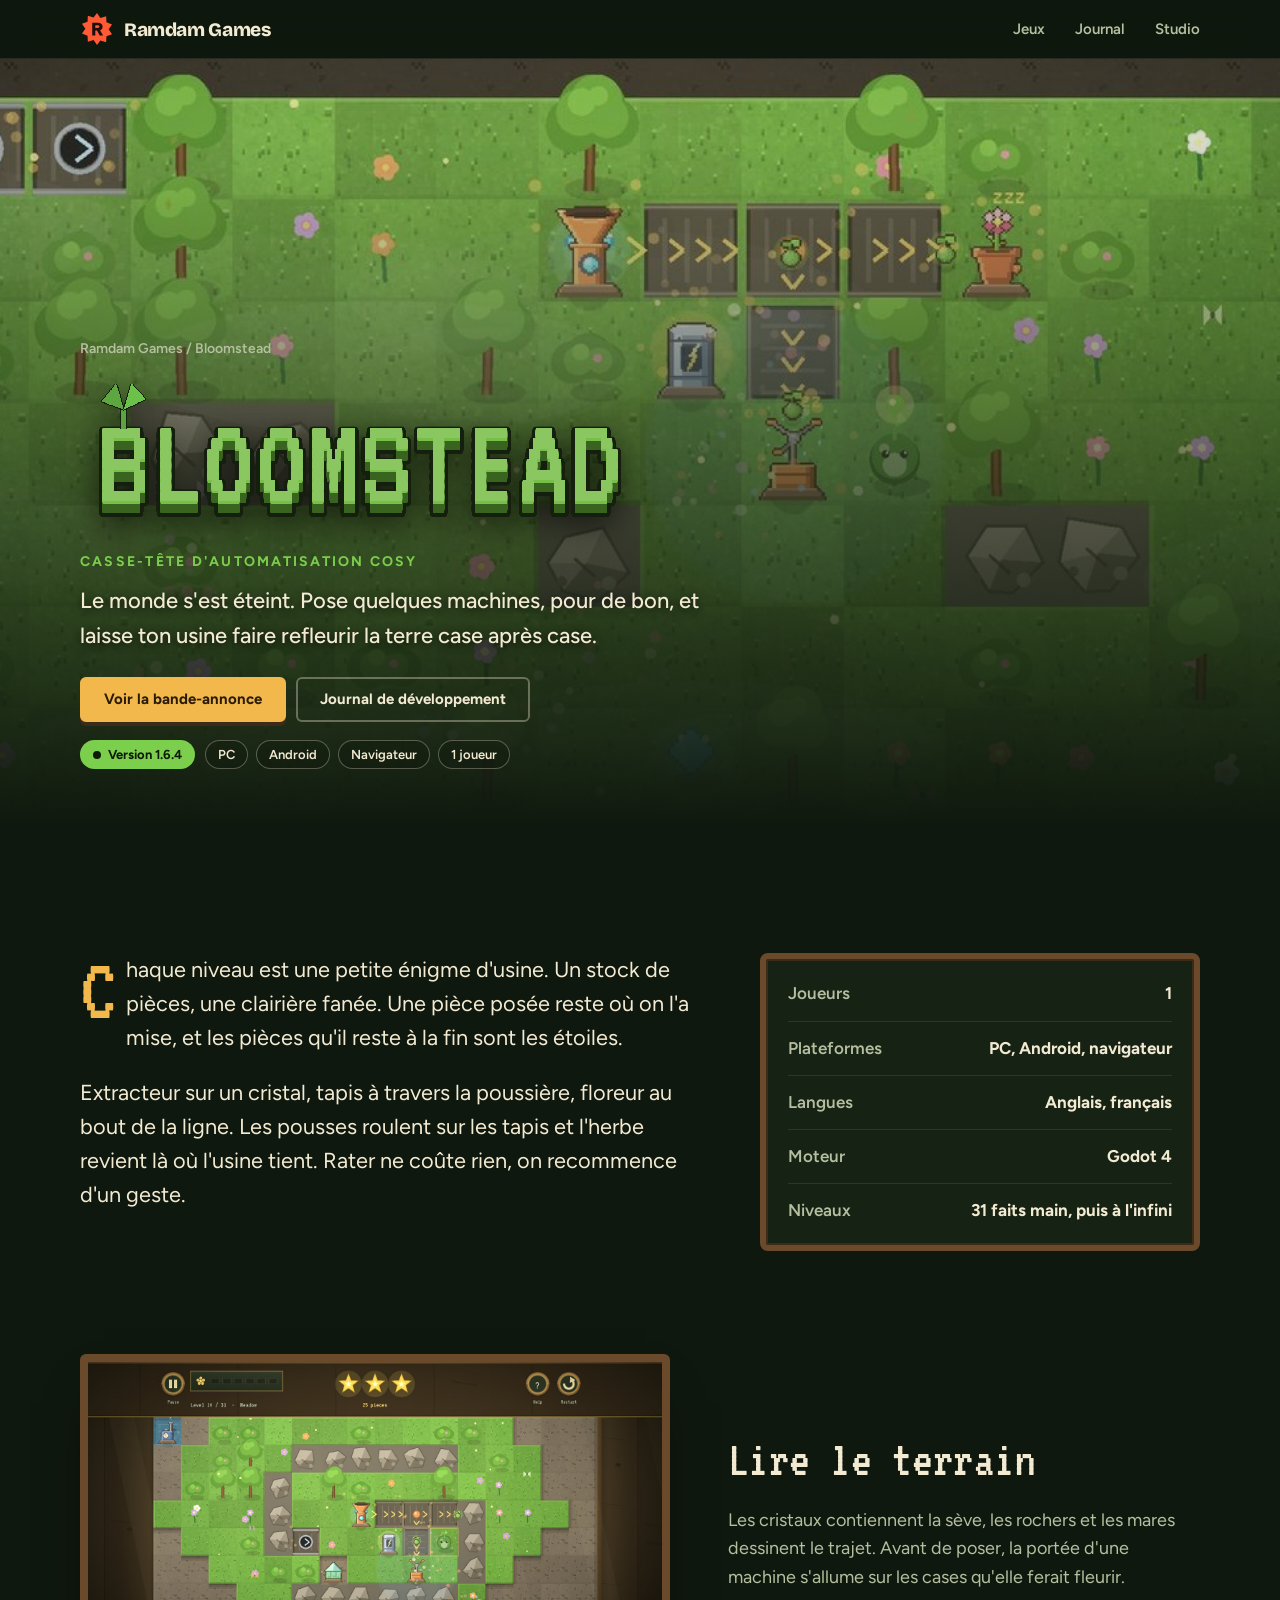
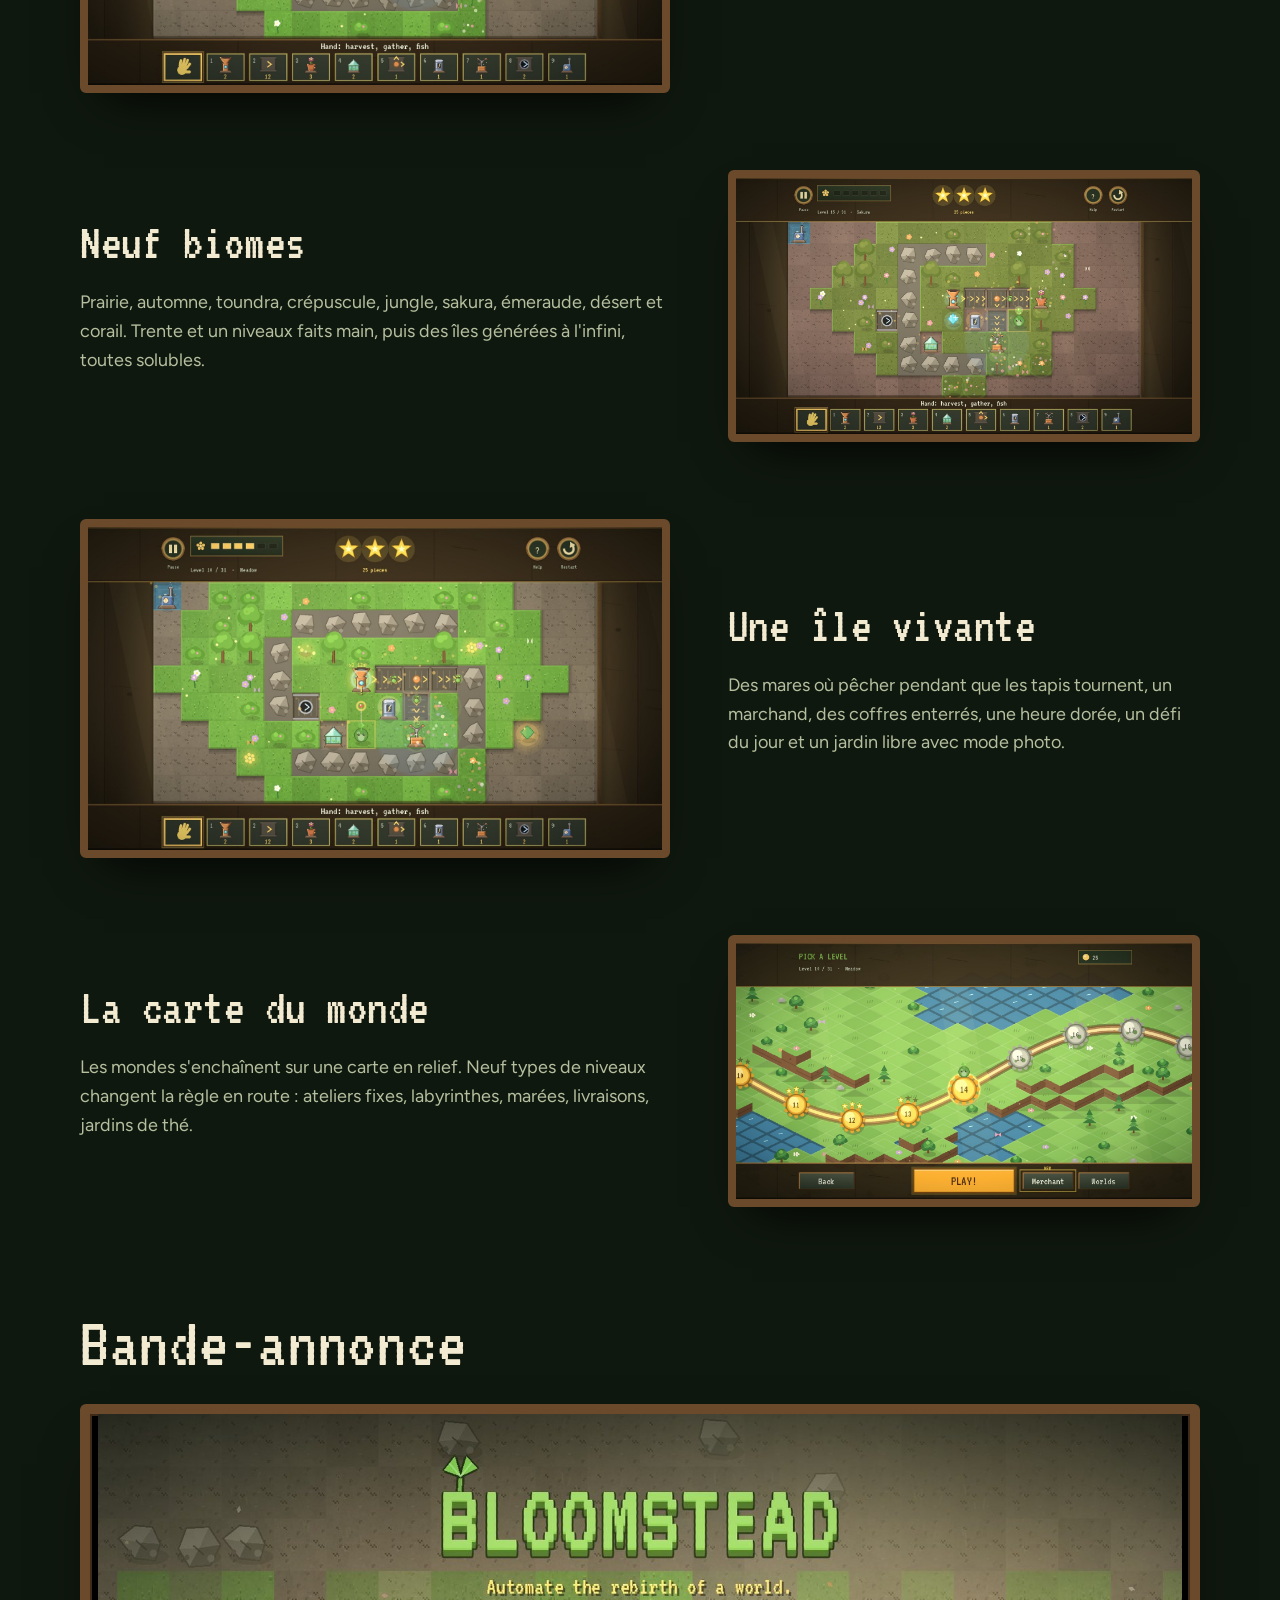
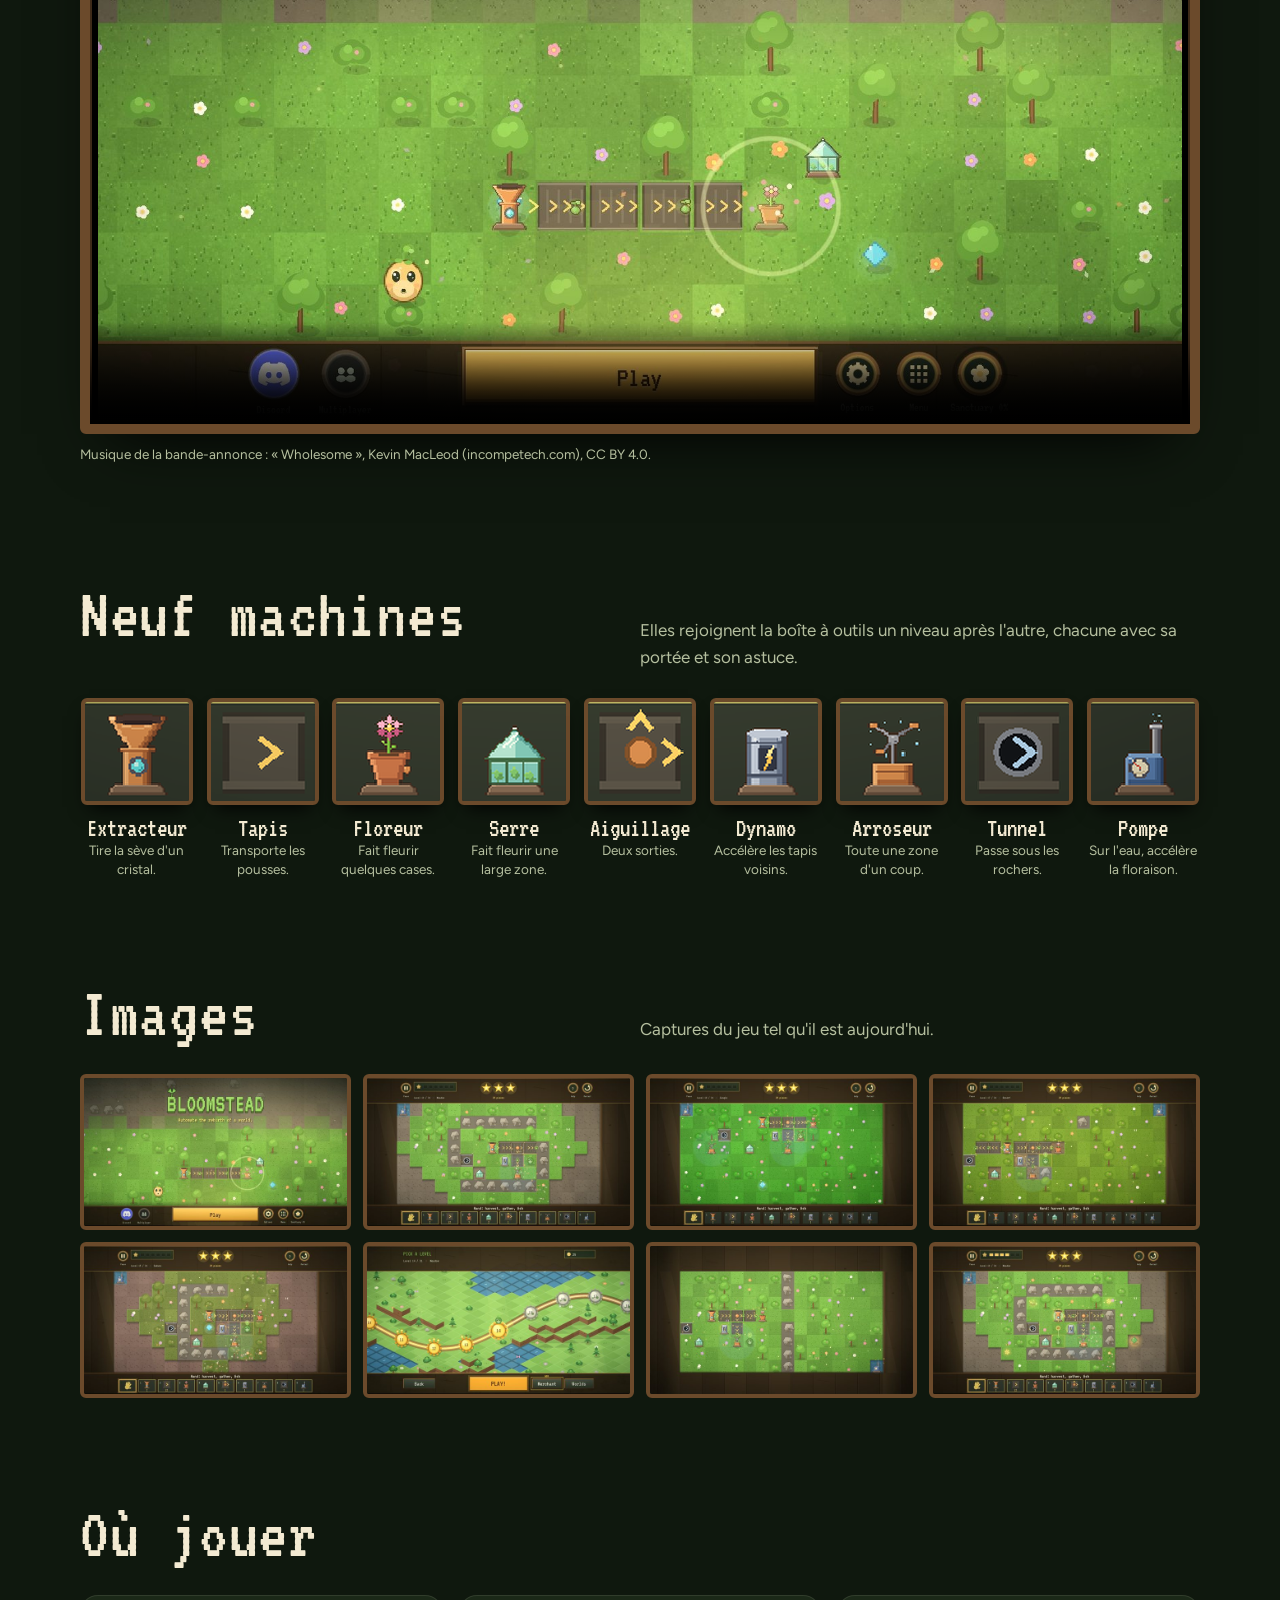
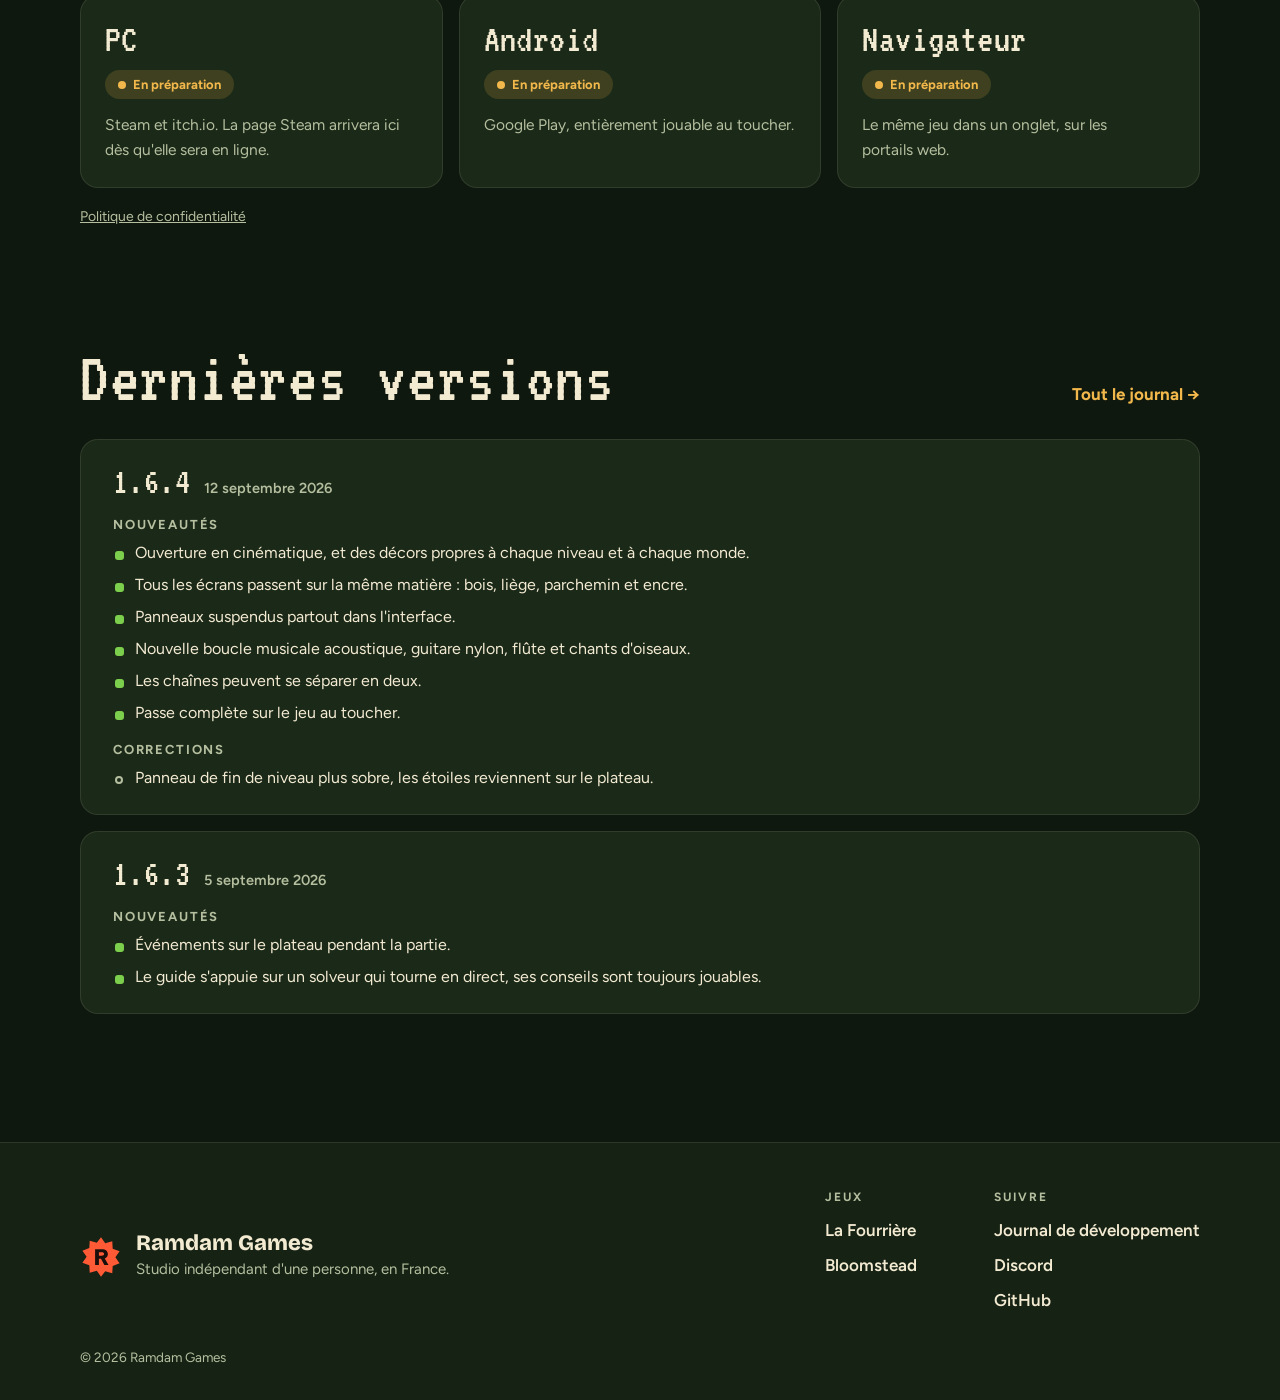
==== docs/jeux/bloomstead/index.html @ 1537aeba "Version stamp on the stylesheet and script so a new build is never mixed with a cached one" ====
<!doctype html>
<html lang="fr">
<head>
<meta charset="utf-8">
<meta name="viewport" content="width=device-width, initial-scale=1">
<title>Bloomstead | Ramdam Games</title>
<meta name="description" content="Le monde s&#x27;est éteint. Pose quelques machines, pour de bon, et laisse ton usine faire refleurir la terre case après case.">
<meta property="og:title" content="Bloomstead | Ramdam Games">
<meta property="og:description" content="Le monde s&#x27;est éteint. Pose quelques machines, pour de bon, et laisse ton usine faire refleurir la terre case après case.">
<meta property="og:type" content="website">
<meta property="og:url" content="https://ramdam-games.github.io/jeux/bloomstead/">
<meta property="og:image" content="https://ramdam-games.github.io/assets/img/bloomstead/hero.jpg">
<meta name="twitter:card" content="summary_large_image">
<link rel="icon" href="../../assets/favicon.svg" type="image/svg+xml">
<link rel="preconnect" href="https://fonts.googleapis.com">
<link rel="preconnect" href="https://fonts.gstatic.com" crossorigin>
<link rel="stylesheet" href="https://fonts.googleapis.com/css2?family=Bricolage+Grotesque:opsz,wght@12..96,500;12..96,700;12..96,800&family=Figtree:wght@400;500;600;700&family=Zilla+Slab:wght@500;700&family=VT323&display=swap">
<link rel="stylesheet" href="../../assets/site.css?v=28cf4dd9">
</head>
<body class="t-bloomstead ">
<header class="nav">
  <div class="nav-in">
    <a class="brand" href="../../index.html"><svg class="mark" width="34" height="34" viewBox="0 0 64 64" aria-hidden="true"><path d="M32 2l6.4 9.2 10.8-3.1.6 11.2 10.5 4-6.4 9.2 6.4 9.2-10.5 4-.6 11.2-10.8-3.1L32 62l-6.4-9.2-10.8 3.1-.6-11.2-10.5-4 6.4-9.2-6.4-9.2 10.5-4 .6-11.2 10.8 3.1z" fill="var(--brand)"/><path d="M23 44V20h10.5c5.6 0 9 3 9 7.6 0 3.3-1.8 5.6-4.8 6.6L43.5 44h-6.4l-5.1-9.2h-3.2V44zm5.8-14h4.2c2.4 0 3.7-1 3.7-2.6 0-1.7-1.3-2.6-3.7-2.6h-4.2z" fill="var(--brand-ink)"/></svg><span>Ramdam Games</span></a>
    <nav aria-label="Navigation principale">
      <a href="../../index.html#jeux">Jeux</a>
      <a href="../../journal.html">Journal</a>
      <a href="../../index.html#studio">Studio</a>
    </nav>
  </div>
</header>
<main>
<section class="game-hero" style="background-image:url('../../assets/img/bloomstead/hero.jpg')">
  <div class="game-hero-in wrap">
    
    <p class="crumbs"><a href="../../index.html">Ramdam Games</a> <span aria-hidden="true">/</span> Bloomstead</p>
    <h1 class="title title-img"><img src="../../assets/img/bloomstead/logo.png" alt="Bloomstead" width="1600" height="480"></h1>
    <p class="genre">Casse-tête d&#x27;automatisation cosy</p>
    <p class="lead">Le monde s&#x27;est éteint. Pose quelques machines, pour de bon, et laisse ton usine faire refleurir la terre case après case.</p>
    <div class="hero-actions"><a class="btn" href="#bande-annonce">Voir la bande-annonce</a><a class="btn ghost" href="journal.html">Journal de développement</a></div>
    <div class="pane-meta"><span class="status status-live">Version 1.6.4</span><ul class="pills"><li>PC</li><li>Android</li><li>Navigateur</li><li>1 joueur</li></ul></div>
  </div>
</section>

<section class="wrap block intro">
  <div class="intro-text"><p>Chaque niveau est une petite énigme d&#x27;usine. Un stock de pièces, une clairière fanée. Une pièce posée reste où on l&#x27;a mise, et les pièces qu&#x27;il reste à la fin sont les étoiles.</p><p>Extracteur sur un cristal, tapis à travers la poussière, floreur au bout de la ligne. Les pousses roulent sur les tapis et l&#x27;herbe revient là où l&#x27;usine tient. Rater ne coûte rien, on recommence d&#x27;un geste.</p></div>
  <dl class="facts"><div><dt>Joueurs</dt><dd>1</dd></div><div><dt>Plateformes</dt><dd>PC, Android, navigateur</dd></div><div><dt>Langues</dt><dd>Anglais, français</dd></div><div><dt>Moteur</dt><dd>Godot 4</dd></div><div><dt>Niveaux</dt><dd>31 faits main, puis à l&#x27;infini</dd></div></dl>
</section>

<section class="wrap block features"><div class="feature">
      <figure><img src="../../assets/img/bloomstead/prairie.jpg" alt="" loading="lazy" width="1600" height="900"></figure>
      <div><h3>Lire le terrain</h3><p>Les cristaux contiennent la sève, les rochers et les mares dessinent le trajet. Avant de poser, la portée d&#x27;une machine s&#x27;allume sur les cases qu&#x27;elle ferait fleurir.</p></div>
    </div><div class="feature">
      <figure><img src="../../assets/img/bloomstead/sakura.jpg" alt="" loading="lazy" width="1600" height="900"></figure>
      <div><h3>Neuf biomes</h3><p>Prairie, automne, toundra, crépuscule, jungle, sakura, émeraude, désert et corail. Trente et un niveaux faits main, puis des îles générées à l&#x27;infini, toutes solubles.</p></div>
    </div><div class="feature">
      <figure><img src="../../assets/img/bloomstead/ile.jpg" alt="" loading="lazy" width="1600" height="900"></figure>
      <div><h3>Une île vivante</h3><p>Des mares où pêcher pendant que les tapis tournent, un marchand, des coffres enterrés, une heure dorée, un défi du jour et un jardin libre avec mode photo.</p></div>
    </div><div class="feature">
      <figure><img src="../../assets/img/bloomstead/carte.jpg" alt="" loading="lazy" width="1600" height="900"></figure>
      <div><h3>La carte du monde</h3><p>Les mondes s&#x27;enchaînent sur une carte en relief. Neuf types de niveaux changent la règle en route : ateliers fixes, labyrinthes, marées, livraisons, jardins de thé.</p></div>
    </div></section>
<section class="wrap block" id="bande-annonce">
  <div class="block-head"><h2>Bande-annonce</h2></div>
  <div class="trailer"><video controls preload="none" playsinline poster="../../assets/img/bloomstead/accueil.jpg"><source src="https://ramdam-games.github.io/bloomstead-privacy/media/bloomstead_trailer.mp4" type="video/mp4"></video></div>
  <p class="credit">Musique de la bande-annonce : « Wholesome », Kevin MacLeod (incompetech.com), CC BY 4.0.</p>
</section><section class="wrap block">
  <div class="block-head"><h2>Neuf machines</h2><p>Elles rejoignent la boîte à outils un niveau après l'autre, chacune avec sa portée et son astuce.</p></div>
  <div class="machines"><figure class="machine"><img src="../../assets/img/bloomstead/machines/extractor.png" alt="" loading="lazy" width="100" height="96"><figcaption><strong>Extracteur</strong><span>Tire la sève d&#x27;un cristal.</span></figcaption></figure><figure class="machine"><img src="../../assets/img/bloomstead/machines/belt.png" alt="" loading="lazy" width="100" height="96"><figcaption><strong>Tapis</strong><span>Transporte les pousses.</span></figcaption></figure><figure class="machine"><img src="../../assets/img/bloomstead/machines/bloomer.png" alt="" loading="lazy" width="100" height="96"><figcaption><strong>Floreur</strong><span>Fait fleurir quelques cases.</span></figcaption></figure><figure class="machine"><img src="../../assets/img/bloomstead/machines/greenhouse.png" alt="" loading="lazy" width="100" height="96"><figcaption><strong>Serre</strong><span>Fait fleurir une large zone.</span></figcaption></figure><figure class="machine"><img src="../../assets/img/bloomstead/machines/splitter.png" alt="" loading="lazy" width="100" height="96"><figcaption><strong>Aiguillage</strong><span>Deux sorties.</span></figcaption></figure><figure class="machine"><img src="../../assets/img/bloomstead/machines/dynamo.png" alt="" loading="lazy" width="100" height="96"><figcaption><strong>Dynamo</strong><span>Accélère les tapis voisins.</span></figcaption></figure><figure class="machine"><img src="../../assets/img/bloomstead/machines/sprinkler.png" alt="" loading="lazy" width="100" height="96"><figcaption><strong>Arroseur</strong><span>Toute une zone d&#x27;un coup.</span></figcaption></figure><figure class="machine"><img src="../../assets/img/bloomstead/machines/tunnel.png" alt="" loading="lazy" width="100" height="96"><figcaption><strong>Tunnel</strong><span>Passe sous les rochers.</span></figcaption></figure><figure class="machine"><img src="../../assets/img/bloomstead/machines/pump.png" alt="" loading="lazy" width="100" height="96"><figcaption><strong>Pompe</strong><span>Sur l&#x27;eau, accélère la floraison.</span></figcaption></figure></div>
</section>
<section class="wrap block" id="images">
  <div class="block-head"><h2>Images</h2><p>Captures du jeu tel qu'il est aujourd'hui.</p></div>
  <div class="gallery"><a class="shot" href="../../assets/img/bloomstead/accueil.jpg" data-caption="L&#x27;écran d&#x27;accueil, la clairière déjà en marche."><img src="../../assets/img/bloomstead/thumbs/accueil.jpg" alt="L&#x27;écran d&#x27;accueil, la clairière déjà en marche." loading="lazy" width="640" height="360"></a><a class="shot" href="../../assets/img/bloomstead/prairie.jpg" data-caption="Une usine dans la prairie."><img src="../../assets/img/bloomstead/thumbs/prairie.jpg" alt="Une usine dans la prairie." loading="lazy" width="640" height="360"></a><a class="shot" href="../../assets/img/bloomstead/jungle.jpg" data-caption="La vague de floraison dans la jungle."><img src="../../assets/img/bloomstead/thumbs/jungle.jpg" alt="La vague de floraison dans la jungle." loading="lazy" width="640" height="360"></a><a class="shot" href="../../assets/img/bloomstead/desert.jpg" data-caption="Le désert."><img src="../../assets/img/bloomstead/thumbs/desert.jpg" alt="Le désert." loading="lazy" width="640" height="360"></a><a class="shot" href="../../assets/img/bloomstead/sakura.jpg" data-caption="Le monde sakura."><img src="../../assets/img/bloomstead/thumbs/sakura.jpg" alt="Le monde sakura." loading="lazy" width="640" height="360"></a><a class="shot" href="../../assets/img/bloomstead/carte.jpg" data-caption="La carte des niveaux."><img src="../../assets/img/bloomstead/thumbs/carte.jpg" alt="La carte des niveaux." loading="lazy" width="640" height="360"></a><a class="shot" href="../../assets/img/bloomstead/jardin.jpg" data-caption="Le jardin."><img src="../../assets/img/bloomstead/thumbs/jardin.jpg" alt="Le jardin." loading="lazy" width="640" height="360"></a><a class="shot" href="../../assets/img/bloomstead/ile.jpg" data-caption="L&#x27;île vivante."><img src="../../assets/img/bloomstead/thumbs/ile.jpg" alt="L&#x27;île vivante." loading="lazy" width="640" height="360"></a></div>
</section>

<section class="wrap block">
  <div class="block-head"><h2>Où jouer</h2></div>
  <div class="doors"><div class="door"><h3>PC</h3><span class="status status-soon">En préparation</span><p>Steam et itch.io. La page Steam arrivera ici dès qu&#x27;elle sera en ligne.</p></div><div class="door"><h3>Android</h3><span class="status status-soon">En préparation</span><p>Google Play, entièrement jouable au toucher.</p></div><div class="door"><h3>Navigateur</h3><span class="status status-soon">En préparation</span><p>Le même jeu dans un onglet, sur les portails web.</p></div></div>
  <p class="small-links"><a href="https://ramdam-games.github.io/bloomstead-privacy/privacy.html">Politique de confidentialité</a></p>
</section>

<section class="wrap block">
  <div class="block-head"><h2>Dernières versions</h2><a class="more" href="journal.html">Tout le journal</a></div>
  <div class="entries"><article class="entry t-bloomstead" id="bloomstead-1.6.4" data-game="bloomstead"><header><h3>1.6.4</h3><time datetime="2026-09-12">12 septembre 2026</time></header><h4>Nouveautés</h4><ul><li>Ouverture en cinématique, et des décors propres à chaque niveau et à chaque monde.</li><li>Tous les écrans passent sur la même matière : bois, liège, parchemin et encre.</li><li>Panneaux suspendus partout dans l&#x27;interface.</li><li>Nouvelle boucle musicale acoustique, guitare nylon, flûte et chants d&#x27;oiseaux.</li><li>Les chaînes peuvent se séparer en deux.</li><li>Passe complète sur le jeu au toucher.</li></ul><h4>Corrections</h4><ul class="fix"><li>Panneau de fin de niveau plus sobre, les étoiles reviennent sur le plateau.</li></ul></article><article class="entry t-bloomstead" id="bloomstead-1.6.3" data-game="bloomstead"><header><h3>1.6.3</h3><time datetime="2026-09-05">5 septembre 2026</time></header><h4>Nouveautés</h4><ul><li>Événements sur le plateau pendant la partie.</li><li>Le guide s&#x27;appuie sur un solveur qui tourne en direct, ses conseils sont toujours jouables.</li></ul></article></div>
</section>
</main>
<dialog class="lightbox" aria-label="Image agrandie">
  <button class="lb-close" type="button" aria-label="Fermer">×</button>
  <button class="lb-prev" type="button" aria-label="Image précédente">‹</button>
  <figure><img alt=""><figcaption></figcaption></figure>
  <button class="lb-next" type="button" aria-label="Image suivante">›</button>
</dialog>
<footer class="foot">
  <div class="foot-in">
    <div class="foot-brand"><svg class="mark" width="42" height="42" viewBox="0 0 64 64" aria-hidden="true"><path d="M32 2l6.4 9.2 10.8-3.1.6 11.2 10.5 4-6.4 9.2 6.4 9.2-10.5 4-.6 11.2-10.8-3.1L32 62l-6.4-9.2-10.8 3.1-.6-11.2-10.5-4 6.4-9.2-6.4-9.2 10.5-4 .6-11.2 10.8 3.1z" fill="var(--brand)"/><path d="M23 44V20h10.5c5.6 0 9 3 9 7.6 0 3.3-1.8 5.6-4.8 6.6L43.5 44h-6.4l-5.1-9.2h-3.2V44zm5.8-14h4.2c2.4 0 3.7-1 3.7-2.6 0-1.7-1.3-2.6-3.7-2.6h-4.2z" fill="var(--brand-ink)"/></svg><div><strong>Ramdam Games</strong><span>Studio indépendant d&#x27;une personne, en France.</span></div></div>
    <div class="foot-cols">
      <div><h4>Jeux</h4><a href="../../jeux/la-fourriere/index.html">La Fourrière</a><a href="../../jeux/bloomstead/index.html">Bloomstead</a></div>
      <div><h4>Suivre</h4><a href="../../journal.html">Journal de développement</a><a href="https://discord.gg/k4crjTtuuf">Discord</a><a href="https://github.com/ramdam-games">GitHub</a></div>
    </div>
  </div>
  <p class="foot-note">© 2026 Ramdam Games</p>
</footer>
<script src="../../assets/site.js?v=fd4f5c33" defer></script>
</body>
</html>
---- docs/assets/site.css ----
/* Ramdam Games: one stylesheet, one theme class per game (t-studio, t-fourriere, t-bloomstead). */

:root {
  --brand: #ff5a36;
  --brand-ink: #1b0f0b;
  --radius: 18px;
  --wrap: 1200px;
  --gutter: clamp(16px, 4vw, 40px);
  --body-font: "Figtree", system-ui, sans-serif;
}

/* ---------- themes ---------- */
.t-studio {
  --bg: #100e12;
  --bg-2: #18151b;
  --surface: #1e1a21;
  --line: rgba(255, 245, 235, .09);
  --ink: #f7efe6;
  --muted: #b3aaa3;
  --accent: #ff5a36;
  --accent-ink: #1b0f0b;
  --accent-2: #ffc247;
  --display: "Bricolage Grotesque", "Figtree", sans-serif;
  --display-weight: 800;
  --display-track: -.03em;
  --display-case: none;
}
.t-fourriere {
  --bg: #fbf4e6;
  --bg-2: #f3e7cf;
  --surface: #fffaf0;
  --line: rgba(31, 42, 68, .12);
  --ink: #1f2a44;
  --muted: #5d6579;
  --accent: #e0603a;
  --accent-ink: #fffaf0;
  --accent-2: #f4b731;
  --sky: #3d7be0;
  --navy: #213a73;
  --display: "Zilla Slab", Georgia, serif;
  --display-weight: 700;
  --display-track: -.01em;
  --display-case: none;
}
.t-bloomstead {
  --bg: #0f180e;
  --bg-2: #162214;
  --surface: #1b2918;
  --line: rgba(243, 234, 210, .1);
  --ink: #f3ead2;
  --muted: #b5bf9f;
  --accent: #f2b84b;
  --accent-ink: #2a1b08;
  --accent-2: #7ccf4d;
  --wood: #6b4a2b;
  --wood-dk: #3e2a18;
  --display: "VT323", monospace;
  --display-weight: 400;
  --display-track: .01em;
  --display-case: none;
}

/* ---------- base ---------- */
*, *::before, *::after { box-sizing: border-box; }
html { scroll-behavior: smooth; -webkit-text-size-adjust: 100%; }
body {
  margin: 0;
  background: var(--bg);
  color: var(--ink);
  font: 400 17px/1.6 var(--body-font);
  overflow-x: hidden;
}
img { max-width: 100%; display: block; }
a { color: inherit; }
h1, h2, h3 {
  font-family: var(--display);
  font-weight: var(--display-weight);
  letter-spacing: var(--display-track);
  line-height: 1.05;
  margin: 0 0 .4em;
  text-wrap: balance;
}
.t-bloomstead h1, .t-bloomstead h2, .t-bloomstead h3 { line-height: .95; }
p { margin: 0 0 1em; text-wrap: pretty; }
.wrap { max-width: var(--wrap); margin: 0 auto; padding: 0 var(--gutter); }
.block { padding-top: clamp(56px, 8vw, 104px); }
.kicker {
  font: 700 13px/1 var(--body-font);
  letter-spacing: .18em;
  text-transform: uppercase;
  color: var(--accent);
  margin-bottom: 14px;
}
.lead { font-size: clamp(18px, 1.6vw, 21px); color: var(--muted); max-width: 640px; }
:focus-visible { outline: 3px solid var(--accent-2); outline-offset: 3px; border-radius: 6px; }

.btn {
  display: inline-flex; align-items: center; gap: 8px;
  padding: 13px 22px;
  border-radius: 999px;
  background: var(--accent);
  color: var(--accent-ink);
  font: 700 15px/1 var(--body-font);
  text-decoration: none;
  border: 2px solid var(--accent);
  transition: transform .2s ease, background .2s ease, color .2s ease;
}
.btn:hover { transform: translateY(-2px); }
.btn.ghost { background: transparent; color: var(--ink); border-color: color-mix(in srgb, var(--ink) 35%, transparent); }
.btn.ghost:hover { border-color: var(--ink); }
.t-bloomstead .btn { border-radius: 6px; box-shadow: 0 4px 0 var(--wood-dk); }
.t-fourriere .btn { box-shadow: 0 4px 0 color-mix(in srgb, var(--accent) 60%, #000); }
.t-fourriere .btn.ghost, .t-bloomstead .btn.ghost { box-shadow: none; }

/* ---------- nav ---------- */
.nav {
  position: sticky; top: 0; z-index: 30;
  background: color-mix(in srgb, var(--bg) 82%, transparent);
  backdrop-filter: blur(14px) saturate(1.4);
  -webkit-backdrop-filter: blur(14px) saturate(1.4);
  border-bottom: 1px solid var(--line);
}
.nav-in { max-width: var(--wrap); margin: 0 auto; padding: 12px var(--gutter); display: flex; align-items: center; justify-content: space-between; gap: 16px; }
.brand { display: flex; align-items: center; gap: 10px; text-decoration: none; font: 800 19px/1 "Bricolage Grotesque", sans-serif; letter-spacing: -.02em; white-space: nowrap; }
.brand .mark { transition: transform .5s cubic-bezier(.2, .9, .3, 1.4); flex: none; }
.brand:hover .mark { transform: rotate(30deg) scale(1.08); }
.nav nav { display: flex; gap: clamp(14px, 2.5vw, 30px); }
.nav nav a { text-decoration: none; font-weight: 600; font-size: 15px; color: var(--muted); }
.nav nav a:hover { color: var(--ink); }

/* ---------- home: game picker ---------- */
.home-hero { padding-top: clamp(40px, 6vw, 72px); }
.home-head h1, .home-head h2 { font-size: clamp(52px, 9vw, 120px); margin-bottom: .15em; }
.home-head .lead { margin-bottom: 0; }
.picker {
  display: flex; gap: 14px;
  height: min(78vh, 760px); min-height: 520px;
  margin: clamp(28px, 4vw, 44px) auto 0;
  max-width: 1480px;
  padding: 0 var(--gutter);
}
.pane {
  position: relative; flex: 1 1 0; min-width: 0;
  border-radius: 26px; overflow: hidden;
  background-color: var(--bg); background-position: center; background-size: cover; background-repeat: no-repeat;
  color: var(--ink);
  transition: flex-grow .7s cubic-bezier(.2, .8, .2, 1), box-shadow .4s ease;
  box-shadow: 0 30px 60px -30px rgba(0, 0, 0, .7);
  isolation: isolate;
}
.pane::before {
  content: ""; position: absolute; inset: 0; z-index: -1;
  background: inherit; transform: scale(1.04);
  transition: transform 1.2s cubic-bezier(.2, .8, .2, 1);
}
.picker:hover .pane:hover, .picker .pane:focus-within { flex-grow: 1.9; }
.pane:hover::before { transform: scale(1.1); }
.pane-shade { position: absolute; inset: 0; z-index: 0; }
.pane.t-fourriere .pane-shade { background: linear-gradient(180deg, rgba(20, 30, 60, .05) 20%, rgba(20, 30, 60, .55) 58%, rgba(18, 26, 50, .94) 100%); }
.pane.t-bloomstead .pane-shade { background: linear-gradient(180deg, rgba(8, 14, 8, .1) 15%, rgba(8, 14, 8, .6) 58%, rgba(10, 18, 9, .97) 100%); }
.pane-link { position: absolute; inset: 0; z-index: 1; }
.pane-body {
  position: absolute; left: 0; right: 0; bottom: 0; z-index: 2;
  padding: clamp(22px, 3vw, 40px);
  pointer-events: none;
}
.pane-body a, .pane-body .btn { pointer-events: auto; }
.pane.t-fourriere { --ink: #fffaf0; --muted: #e6e0d4; }
.pane-short { color: var(--muted); max-width: 520px; font-size: 16.5px; }
.pane-actions { display: flex; flex-wrap: wrap; gap: 10px; }
.pane .pane-short, .pane .pane-actions { max-height: 400px; transition: opacity .5s ease; }

/* game titles */
.title-sign {
  display: inline-flex; flex-direction: column; align-items: flex-start;
  font-family: "Zilla Slab", serif; font-weight: 700;
  font-size: clamp(46px, 6.4vw, 92px); line-height: .9; text-transform: uppercase;
  color: #fff6df;
  background: #213a73;
  border: 4px solid #fff6df;
  outline: 4px solid #213a73;
  border-radius: 10px;
  padding: .12em .28em .14em;
  box-shadow: 0 18px 30px -12px rgba(0, 0, 0, .55);
  transform: rotate(-2deg);
  margin: 4px 0 .35em 6px;
}
.title-sign span { font-size: .42em; color: #f4b731; letter-spacing: .08em; }
.pane .title-sign { font-size: clamp(36px, 4.4vw, 64px); }
.title-img { margin: 0 0 .2em; }
.title-img img { width: min(560px, 100%); height: auto; image-rendering: pixelated; filter: drop-shadow(0 8px 16px rgba(0, 0, 0, .6)); }
.pane .title-img img { width: min(420px, 100%); }


/* ---------- home: news + studio ---------- */
.block-head { display: flex; flex-wrap: wrap; align-items: baseline; justify-content: space-between; gap: 6px 24px; margin-bottom: 26px; }
.block-head h2 { font-size: clamp(34px, 4.6vw, 56px); margin: 0; }
.t-bloomstead .block-head h2 { font-size: clamp(44px, 5.6vw, 72px); }
.block-head p { color: var(--muted); margin: 0; max-width: 560px; flex-basis: 100%; }
.more { font-weight: 700; text-decoration: none; color: var(--accent); white-space: nowrap; }
.more::after { content: " \2192"; }



/* ---------- game page ---------- */
.game-hero {
  position: relative; isolation: isolate;
  min-height: min(88vh, 860px);
  display: flex; align-items: flex-end;
  background-color: var(--bg); background-position: center 40%; background-size: cover; background-repeat: no-repeat;
  padding: 120px 0 clamp(36px, 5vw, 64px);
  overflow: hidden;
}
.game-hero::before { content: ""; position: absolute; inset: 0; z-index: -1; }
.t-fourriere .game-hero::before { background: linear-gradient(180deg, rgba(251, 244, 230, 0) 25%, rgba(251, 244, 230, .55) 62%, var(--bg) 97%), linear-gradient(90deg, rgba(251, 244, 230, .7), rgba(251, 244, 230, 0) 60%); }
.t-bloomstead .game-hero::before { background: linear-gradient(180deg, rgba(15, 24, 14, .15) 10%, rgba(15, 24, 14, .6) 55%, var(--bg) 97%); }
.game-hero-in { width: 100%; }
.hero-card { background: linear-gradient(180deg, #bcd6ff 0%, #e4eeff 30%, var(--bg) 78%); min-height: 0; padding-top: clamp(48px, 7vw, 96px); }
.hero-card::before { display: none; }
.game-hero.hero-card .title-sign { font-size: clamp(44px, 5vw, 80px); }
.hero-card .game-hero-in { display: grid; grid-template-columns: minmax(0, .95fr) minmax(0, 1.15fr); column-gap: clamp(28px, 4vw, 64px); align-items: center; }
.hero-card .game-hero-in > * { grid-column: 1; }
.hero-card .game-hero-in > .hero-photo { grid-column: 2; grid-row: 1 / span 7; }
.hero-photo { margin: 0; position: relative; transform: rotate(2deg); }
.hero-photo .photo { width: 100%; height: auto; border: 10px solid #fff; border-radius: 14px; box-shadow: 0 40px 70px -30px rgba(20, 30, 60, .55); }
.hero-photo .pop { position: absolute; height: auto; filter: drop-shadow(0 14px 12px rgba(20, 30, 60, .35)); transform-origin: bottom center; animation: hop 3.2s ease-in-out infinite; }
.pop-0 { width: 24%; left: -9%; bottom: -12%; }
.pop-1 { width: 15%; right: 6%; bottom: -10%; animation-delay: -1.1s; }
.pop-2 { width: 15%; right: -6%; top: -16%; animation-delay: -2.2s; }
@keyframes hop { 0%, 100% { transform: translateY(0) rotate(-2deg); } 50% { transform: translateY(-8px) rotate(2deg); } }
.game-hero .title-sign { font-size: clamp(54px, 9vw, 128px); }
.crumbs { font-size: 14px; font-weight: 600; color: var(--muted); margin-bottom: 18px; }
.crumbs a { text-decoration: none; }
.crumbs a:hover { text-decoration: underline; }
.game-hero .lead { color: var(--ink); font-size: clamp(18px, 1.8vw, 22px); font-weight: 500; }
.t-bloomstead .game-hero .lead { text-shadow: 0 2px 8px rgba(0, 0, 0, .7); }
.hero-actions { display: flex; flex-wrap: wrap; gap: 10px; margin: 24px 0 18px; }

.intro { display: grid; grid-template-columns: 1.4fr 1fr; gap: clamp(28px, 5vw, 72px); align-items: start; }
.intro-text p { font-size: clamp(19px, 1.7vw, 22px); line-height: 1.55; }
.intro-text p:first-child::first-letter { font-family: var(--display); font-weight: var(--display-weight); float: left; font-size: 3.4em; line-height: .82; margin: .06em .1em 0 0; color: var(--accent); }
.t-bloomstead .intro-text p:first-child::first-letter { font-size: 4.2em; line-height: .7; }

.features { display: grid; gap: clamp(40px, 6vw, 80px); }
.feature { display: grid; grid-template-columns: 1.25fr 1fr; gap: clamp(24px, 4.5vw, 64px); align-items: center; }
.feature:nth-child(even) figure { order: 2; }
.feature figure { margin: 0; border-radius: var(--radius); overflow: hidden; box-shadow: 0 30px 60px -32px rgba(0, 0, 0, .55); }
.feature img { width: 100%; height: auto; aspect-ratio: 16 / 9; object-fit: cover; transition: transform .8s cubic-bezier(.2, .8, .2, 1); }
.feature figure:hover img { transform: scale(1.04); }
.feature h3 { font-size: clamp(28px, 3.2vw, 42px); }
.t-bloomstead .feature h3 { font-size: clamp(36px, 4vw, 52px); }
.feature p { color: var(--muted); font-size: 18px; }
.t-fourriere .feature figure { border: 6px solid #fff; transform: rotate(-.8deg); }
.t-fourriere .feature:nth-child(even) figure { transform: rotate(.8deg); }
.t-bloomstead .feature figure { border: 8px solid var(--wood); border-radius: 6px; box-shadow: inset 0 0 0 2px var(--wood-dk), 0 24px 50px -24px #000; }

/* cast (Fourrière) */
.cast-band { margin-top: clamp(56px, 8vw, 104px); background: var(--navy); color: #fff6df; padding-bottom: clamp(56px, 8vw, 96px); --muted: #c9d3ee; --ink: #fff6df; }
.cast-band .block-head h2 { color: #fff6df; }


/* machines (Bloomstead) */
.machines { display: grid; grid-template-columns: repeat(9, 1fr); gap: 12px; }
.machine { margin: 0; text-align: center; }
.machine img { width: 100%; max-width: 112px; height: auto; margin: 0 auto; image-rendering: pixelated; border: 4px solid var(--wood); border-radius: 6px; box-shadow: inset 0 0 0 2px var(--wood-dk), 0 10px 18px -8px #000; transition: transform .25s ease; }
.machine:hover img { transform: translateY(-4px) rotate(-2deg); }
.machine strong { display: block; font: 400 26px/1 "VT323", monospace; margin-top: 10px; }
.machine span { display: block; color: var(--muted); font-size: 13.5px; line-height: 1.35; }

/* trailer */
.trailer video { width: 100%; height: auto; display: block; background: #000; border-radius: var(--radius); aspect-ratio: 16 / 9; }
.t-bloomstead .trailer video { border: 10px solid var(--wood); border-radius: 6px; box-shadow: inset 0 0 0 2px var(--wood-dk), 0 30px 60px -30px #000; }
.credit { font-size: 13.5px; color: var(--muted); margin-top: 10px; }

/* gallery + lightbox */
.gallery { display: grid; grid-template-columns: repeat(4, 1fr); grid-auto-flow: dense; gap: 12px; }
.shot { display: block; border-radius: 12px; overflow: hidden; position: relative; background: var(--bg-2); }
.shot.big { grid-column: span 2; grid-row: span 2; }
.shot img { width: 100%; height: 100%; object-fit: cover; aspect-ratio: 16 / 9; transition: transform .6s cubic-bezier(.2, .8, .2, 1), filter .3s ease; }
.shot:hover img { transform: scale(1.06); }
.t-bloomstead .shot { border: 4px solid var(--wood); border-radius: 6px; }

.lightbox { border: 0; padding: 0; background: transparent; max-width: 100vw; max-height: 100vh; width: 100vw; height: 100vh; margin: 0; }
.lightbox::backdrop { background: rgba(6, 6, 10, .92); }
.lightbox[open] { display: flex; align-items: center; justify-content: center; }
.lightbox figure { margin: 0; max-width: min(1500px, 92vw); text-align: center; }
.lightbox img { max-height: 82vh; width: auto; margin: 0 auto; border-radius: 10px; }
.lightbox figcaption { color: #eee; margin-top: 12px; font-size: 16px; }
.lightbox button { position: fixed; background: rgba(255, 255, 255, .1); color: #fff; border: 0; width: 52px; height: 52px; border-radius: 50%; font-size: 30px; line-height: 1; cursor: pointer; }
.lightbox button:hover { background: rgba(255, 255, 255, .22); }
.lb-close { top: 18px; right: 18px; }
.lb-prev { left: 18px; top: 50%; transform: translateY(-50%); }
.lb-next { right: 18px; top: 50%; transform: translateY(-50%); }

/* where to play */
.small-links { margin-top: 18px; font-size: 14px; }
.small-links a { color: var(--muted); }

/* ---------- journal ---------- */
.entries { display: grid; gap: 16px; }

.journal-page { padding-top: clamp(40px, 6vw, 72px); }
.journal-head { margin-bottom: 36px; }
.journal-head h1 { font-size: clamp(44px, 7vw, 92px); }
.t-bloomstead .journal-head h1 { font-size: clamp(56px, 8vw, 110px); }
.journal { display: grid; grid-template-columns: 220px 1fr; gap: 32px; align-items: start; }
.toc { position: sticky; top: 90px; display: grid; gap: 2px; max-height: calc(100vh - 110px); overflow: auto; }
.toc a { display: flex; flex-direction: column; text-decoration: none; padding: 9px 0; }
.toc a:hover strong { text-decoration: underline; text-decoration-thickness: 2px; text-underline-offset: 4px; }
.toc strong { font-family: var(--display); font-weight: var(--display-weight); font-size: 19px; line-height: 1.1; }
.t-bloomstead .toc strong { font-size: 24px; }
.toc span { font-size: 13px; color: var(--muted); }

/* ---------- footer ---------- */
.foot { margin-top: clamp(72px, 10vw, 130px); border-top: 1px solid var(--line); background: var(--bg-2); }
.foot-in { max-width: var(--wrap); margin: 0 auto; padding: 48px var(--gutter) 24px; display: flex; flex-wrap: wrap; justify-content: space-between; gap: 32px; }
.foot-brand { display: flex; gap: 14px; align-items: center; }
.foot-brand strong { display: block; font: 800 22px/1.1 "Bricolage Grotesque", sans-serif; }
.foot-brand span { color: var(--muted); font-size: 15px; }
.foot-cols { display: flex; gap: clamp(32px, 6vw, 80px); flex-wrap: wrap; }
.foot-cols h4 { font: 700 12px/1 var(--body-font); letter-spacing: .16em; text-transform: uppercase; color: var(--muted); margin: 0 0 14px; }
.foot-cols a { display: block; text-decoration: none; margin-bottom: 8px; font-weight: 600; }
.foot-cols a:hover { color: var(--accent); }
.foot-note { max-width: var(--wrap); margin: 0 auto; padding: 0 var(--gutter) 32px; color: var(--muted); font-size: 13.5px; }
.lost { text-align: center; min-height: 50vh; }
.lost h1 { font-size: clamp(44px, 7vw, 80px); }

/* ---------- responsive ---------- */
@media (max-width: 900px) {
  .picker { flex-direction: column; height: auto; min-height: 0; }
  .pane { min-height: 540px; flex: none; }
  .picker:hover .pane:hover { flex-grow: 0; }
  .feature { grid-template-columns: 1fr; }
  .feature:nth-child(even) figure { order: 0; }
  .gallery { grid-template-columns: repeat(2, 1fr); }
  .shot.big { grid-column: span 2; grid-row: auto; }
  .journal { grid-template-columns: 1fr; }
  .toc { position: static; display: flex; overflow-x: auto; max-height: none; padding-bottom: 6px; }
  .toc a { flex: none; }
  .machines { grid-template-columns: repeat(3, 1fr); }
  .hero-card .game-hero-in { grid-template-columns: 1fr; }
  .hero-card .game-hero-in > .hero-photo { grid-column: 1; grid-row: auto; margin: 0 8px 36px; }
  .hero-card { padding-top: 64px; }
}
@media (max-width: 560px) {
  body { font-size: 16px; }
  .nav nav { gap: 14px; }
  .brand span { display: none; }
  .pane { min-height: 560px; border-radius: 20px; }
  .machines { grid-template-columns: repeat(3, 1fr); }
  .gallery { gap: 8px; }
  .game-hero { min-height: 92vh; }
  .title-sign { outline-width: 3px; border-width: 3px; }
  .lb-prev, .lb-next { top: auto; bottom: 18px; transform: none; }
}
@media (prefers-reduced-motion: reduce) {
  *, *::before, *::after { transition: none !important; animation: none !important; }
  html { scroll-behavior: auto; }
}

/* ---------- labels, pills, status ---------- */
.pane-genre { font: 700 13px/1 var(--body-font); letter-spacing: .16em; text-transform: uppercase; color: var(--accent-2); margin-bottom: 12px; }
.pane-meta { display: flex; flex-wrap: wrap; align-items: center; gap: 10px; margin: 6px 0 18px; }
.pills { list-style: none; display: flex; flex-wrap: wrap; gap: 8px; padding: 0; margin: 0; }
.pills li {
  font: 600 13px/1 var(--body-font);
  padding: 7px 12px; border-radius: 999px;
  border: 1px solid color-mix(in srgb, var(--ink) 30%, transparent);
  color: var(--ink);
  background: color-mix(in srgb, var(--bg) 35%, transparent);
}
.status { font: 700 13px/1 var(--body-font); padding: 8px 13px; border-radius: 999px; display: inline-flex; align-items: center; gap: 7px; }
.status::before { content: ""; width: 8px; height: 8px; border-radius: 50%; background: currentColor; }
.status-dev { background: var(--accent-2); color: #2b1d02; }
.status-live { background: var(--accent-2); color: #0c1a07; }
.status-soon { background: color-mix(in srgb, var(--accent) 16%, transparent); color: var(--accent); }
.t-fourriere .status-soon { color: #b5431f; }
.genre { font: 700 14px/1 var(--body-font); letter-spacing: .16em; text-transform: uppercase; color: var(--accent); margin: 8px 0 14px; }
.t-fourriere .genre { color: #c24d26; }
.t-bloomstead .genre { color: var(--accent-2); }
.t-fourriere .game-hero .pills li { background: rgba(255, 250, 240, .7); }

/* ---------- home: news + studio ---------- */
.news { display: grid; grid-template-columns: repeat(auto-fill, minmax(250px, 1fr)); gap: 16px; }
.news-card {
  display: flex; flex-direction: column; gap: 6px;
  padding: 22px; border-radius: var(--radius);
  background: var(--surface); color: var(--ink);
  text-decoration: none; border: 1px solid var(--line);
  transition: transform .25s ease, box-shadow .25s ease;
}
.news-card:hover { transform: translateY(-4px); box-shadow: 0 22px 40px -24px rgba(0, 0, 0, .6); }
.news-game { font: 700 12px/1 var(--body-font); letter-spacing: .14em; text-transform: uppercase; color: var(--accent); }
.t-fourriere.news-card .news-game { color: #c24d26; }
.news-card strong { font-family: var(--display); font-weight: var(--display-weight); font-size: 26px; line-height: 1.05; }
.t-bloomstead.news-card strong { font-size: 32px; }
.news-card time { font-size: 14px; color: var(--muted); }
.news-card p { font-size: 15px; color: var(--ink); opacity: .86; margin: 6px 0 0; flex: 1; }
.news-count { font-size: 13px; font-weight: 600; color: var(--muted); }

.studio { display: grid; grid-template-columns: 1.3fr 1fr; gap: clamp(28px, 5vw, 80px); align-items: center; padding-bottom: 20px; }
.studio h2 { font-size: clamp(34px, 4.6vw, 56px); }
.studio-text p { color: var(--muted); font-size: 18px; max-width: 620px; }
.studio-links { display: flex; flex-wrap: wrap; gap: 10px; margin-top: 24px; }
.studio-facts { margin: 0; display: grid; gap: 12px; }
.studio-facts div { display: flex; align-items: baseline; gap: 16px; padding: 18px 22px; border-radius: var(--radius); background: var(--surface); border: 1px solid var(--line); }
.studio-facts dt { font: 800 46px/1 "Bricolage Grotesque", sans-serif; color: var(--accent); width: 128px; flex: none; }
.studio-facts dd { margin: 0; color: var(--muted); font-weight: 600; }

/* ---------- game page pieces ---------- */
.facts { margin: 0; border-radius: var(--radius); background: var(--surface); border: 1px solid var(--line); padding: 8px 22px; }
.facts div { display: flex; justify-content: space-between; gap: 18px; padding: 13px 0; border-bottom: 1px solid var(--line); }
.facts div:last-child { border-bottom: 0; }
.facts dt { color: var(--muted); font-weight: 600; }
.facts dd { margin: 0; font-weight: 700; text-align: right; }
.t-bloomstead .facts { border: 6px solid var(--wood); background: var(--bg-2); border-radius: 8px; box-shadow: inset 0 0 0 2px var(--wood-dk); }

.cast { display: grid; grid-template-columns: repeat(auto-fill, minmax(150px, 1fr)); gap: 14px; }
.tile {
  margin: 0; border-radius: 16px; padding: 14px 12px 12px; text-align: center;
  background: #2c4a8c;
  transition: transform .3s cubic-bezier(.2, .9, .3, 1.4), background .3s ease;
}
.tile:nth-child(3n+1) { background: #e0603a; }
.tile:nth-child(3n+2) { background: #f4b731; color: #2b1d02; }
.tile:nth-child(3n+3) { background: #3d7be0; }
.tile img { height: 128px; width: 100%; object-fit: contain; filter: drop-shadow(0 10px 10px rgba(0, 0, 0, .28)); transition: transform .35s cubic-bezier(.2, .9, .3, 1.5); }
.tile:hover { transform: translateY(-6px) rotate(-1.5deg); }
.tile:hover img { transform: scale(1.12) rotate(3deg); }
.tile figcaption { margin-top: 10px; line-height: 1.25; }
.tile strong { display: block; font: 700 18px/1.1 "Zilla Slab", serif; }
.tile span { font-size: 13px; opacity: .85; }

.people { display: grid; grid-template-columns: repeat(auto-fill, minmax(170px, 1fr)); gap: 16px; }
.person { margin: 0; background: var(--surface); border: 1px solid var(--line); border-radius: var(--radius); padding: 18px 16px 18px; text-align: center; }
.person img { height: 210px; width: 100%; object-fit: contain; object-position: bottom; transition: transform .35s ease; }
.person:hover img { transform: translateY(-6px); }
.person strong { display: block; font: 700 21px/1.1 "Zilla Slab", serif; margin-top: 12px; }
.person span { display: block; color: var(--muted); font-size: 14.5px; margin-top: 4px; line-height: 1.4; }
.gear { display: grid; grid-template-columns: repeat(3, 1fr); gap: 16px; margin-top: 16px; }
.gear-item { margin: 0; background: var(--bg-2); border-radius: var(--radius); padding: 22px; display: flex; align-items: center; gap: 18px; }
.gear-item img { width: 110px; height: 90px; object-fit: contain; flex: none; filter: drop-shadow(0 8px 8px rgba(0, 0, 0, .2)); }
.gear-item figcaption { font: 700 21px/1.1 "Zilla Slab", serif; }

.doors { display: grid; grid-template-columns: repeat(auto-fit, minmax(240px, 1fr)); gap: 16px; }
.door { background: var(--surface); border: 1px solid var(--line); border-radius: var(--radius); padding: 24px; }
.door h3 { font-size: 30px; margin-bottom: 12px; }
.t-bloomstead .door h3 { font-size: 40px; }
.door p { color: var(--muted); margin: 14px 0 0; font-size: 15.5px; }

/* ---------- journal ---------- */
.entries { display: grid; gap: 16px; }
.entry {
  background: var(--surface); color: var(--ink);
  border: 1px solid var(--line);
  border-radius: var(--radius); padding: 24px clamp(20px, 3vw, 32px) 18px;
  scroll-margin-top: 90px;
}
.entry header { display: flex; flex-wrap: wrap; align-items: baseline; gap: 4px 14px; margin-bottom: 8px; }
.entry h3 { font-size: 30px; margin: 0; }
.t-bloomstead.entry h3 { font-size: 38px; }
.entry time { color: var(--muted); font-size: 14.5px; font-weight: 600; }
.entry-game { flex-basis: 100%; font: 700 12px/1 var(--body-font); letter-spacing: .14em; text-transform: uppercase; color: var(--accent); text-decoration: none; margin-bottom: 4px; }
.t-fourriere .entry-game { color: #c24d26; }
.entry h4 { font: 700 13px/1 var(--body-font); letter-spacing: .14em; text-transform: uppercase; color: var(--muted); margin: 18px 0 10px; }
.entry ul { margin: 0 0 6px; padding: 0; list-style: none; display: grid; gap: 8px; }
.entry li { position: relative; padding-left: 22px; font-size: 16px; line-height: 1.5; }
.entry li::before { content: ""; position: absolute; left: 2px; top: .62em; width: 9px; height: 9px; border-radius: 3px; background: var(--accent-2); }
.entry ul.fix li::before { background: transparent; border: 2px solid var(--muted); width: 8px; height: 8px; border-radius: 50%; }
.entry .tech { color: var(--muted); font-size: 14.5px; margin: 14px 0 4px; }
.entry:target { box-shadow: 0 0 0 3px var(--accent-2); }
.entry.hidden { display: none; }
.chips { display: flex; flex-wrap: wrap; gap: 8px; margin-top: 24px; }
.chip { font: 700 14px/1 var(--body-font); padding: 11px 16px; border-radius: 999px; cursor: pointer; border: 2px solid var(--line); background: transparent; color: #f7efe6; }
.chip.t-fourriere { border-color: #e0603a; }
.chip.t-bloomstead { border-color: #7ccf4d; }
.chip.on { background: #f7efe6; color: #100e12; border-color: #f7efe6; }
.chip.t-fourriere.on { background: #e0603a; border-color: #e0603a; color: #fffaf0; }
.chip.t-bloomstead.on { background: #7ccf4d; border-color: #7ccf4d; color: #0c1a07; }
.entries.all { max-width: 860px; }

@media (max-width: 900px) {
  .studio, .intro { grid-template-columns: 1fr; }
  .gear { grid-template-columns: 1fr; }
}
@media (max-width: 560px) {
  .cast { grid-template-columns: repeat(2, 1fr); gap: 10px; }
  .tile img { height: 104px; }
  .people { grid-template-columns: repeat(2, 1fr); gap: 10px; }
  .person img { height: 160px; }
}

/* ---------- home: the opening (RAMDAM with the escaped zoo) ---------- */
.ramdam { position: relative; overflow: hidden; background: #ff5a36; color: #140d0e; }
.ramdam-in { max-width: 1480px; margin: 0 auto; padding: clamp(120px, 15vw, 210px) var(--gutter) clamp(36px, 4vw, 56px); }
.wordmark {
  position: relative; margin: 0;
  width: fit-content;
  font: 800 clamp(56px, calc((100vw - 2 * var(--gutter)) / 4.1), 350px)/.78 "Bricolage Grotesque", sans-serif;
  letter-spacing: -.045em; text-transform: uppercase; color: #140d0e;
}
.word { position: relative; z-index: 2; display: block; white-space: nowrap; }
.word span { display: inline-block; animation: rise .9s cubic-bezier(.2, .9, .25, 1.15) both; }
.word span:nth-child(2) { animation-delay: .06s; }
.word span:nth-child(3) { animation-delay: .12s; }
.word span:nth-child(4) { animation-delay: .18s; }
.word span:nth-child(5) { animation-delay: .24s; }
.word span:nth-child(6) { animation-delay: .3s; }
.games { position: relative; z-index: 2; display: block; text-align: right; font-size: .19em; letter-spacing: -.01em; line-height: 1; margin-top: .22em; color: #fff4e6; animation: rise .9s .4s cubic-bezier(.2, .9, .25, 1.15) both; }
.perch {
  position: absolute; z-index: 3; height: auto; max-width: none;
  filter: drop-shadow(0 .03em .02em rgba(60, 14, 0, .35));
  transform-origin: 50% 100%;
  translate: calc(var(--mx, 0) * var(--d) * 26px) calc(var(--my, 0) * var(--d) * 16px);
  transition: translate .35s ease-out;
  animation: drop .95s cubic-bezier(.3, 1.45, .45, 1) both, sway 3.4s ease-in-out 1.8s infinite alternate;
}
.perch.back { z-index: 1; }
.p-girafe { height: 1.12em; left: 63%; top: -.66em; animation-delay: .55s, 1.8s; }
.p-autruche { height: .82em; left: 19.5%; top: -.43em; animation-delay: .62s, 2.1s; }
.p-bernard { height: .62em; left: .5%; top: -.55em; animation-delay: .7s, 2.4s; }
.p-lama { height: .5em; left: 38%; top: -.44em; animation-delay: .78s, 1.9s; }
.p-poule { height: .3em; left: 54%; top: -.25em; animation-delay: .86s, 2.2s; }
.p-sprout { width: .36em; left: 88.5%; top: -.33em; image-rendering: pixelated; animation-delay: .94s, 2s; }
.p-monique { height: .4em; left: 27%; top: .41em; animation-delay: 1.02s, 2.3s; }
.p-manchot { height: .34em; left: 77%; top: .47em; animation-delay: 1.1s, 2.5s; }
.ramdam-sub { position: relative; z-index: 4; max-width: 640px; margin: clamp(20px, 2.6vw, 36px) 0 22px; font-size: clamp(18px, 1.7vw, 23px); font-weight: 600; color: #2b120c; }
.ramdam-sub a { color: #140d0e; text-decoration-thickness: 2px; text-underline-offset: 3px; }
.ramdam-down { display: inline-flex; align-items: center; gap: 10px; padding: 14px 24px; border-radius: 999px; background: #140d0e; color: #fff4e6; font-weight: 700; text-decoration: none; transition: transform .2s ease; position: relative; z-index: 4; }
.ramdam-down:hover { transform: translateY(-2px); }
.parade { position: relative; background: #140d0e; padding: 22px 0 14px; overflow: hidden; }
.parade-track { display: flex; align-items: flex-end; width: max-content; animation: run 70s linear infinite; }
.parade:hover .parade-track { animation-play-state: paused; }
.parade img { height: 78px; width: auto; margin-right: 54px; animation: trot .42s ease-in-out infinite alternate; filter: drop-shadow(0 6px 4px rgba(0, 0, 0, .45)); }
.parade img:nth-child(3n+1) { animation-delay: -.14s; }
.parade img:nth-child(3n+2) { animation-delay: -.28s; }
@keyframes rise { from { transform: translateY(.45em); opacity: 0; } to { transform: none; opacity: 1; } }
@keyframes drop { from { transform: translateY(-1.4em) rotate(-8deg); opacity: 0; } 55% { opacity: 1; } to { transform: none; opacity: 1; } }
@keyframes sway { from { transform: rotate(-2.2deg); } to { transform: rotate(2.2deg); } }
@keyframes run { to { transform: translateX(-50%); } }
@keyframes trot { from { transform: translateY(0) rotate(-2deg); } to { transform: translateY(-9px) rotate(2deg); } }
@media (max-width: 560px) {
  .ramdam-in { padding-top: 104px; }
  .parade img { height: 56px; margin-right: 34px; }
}
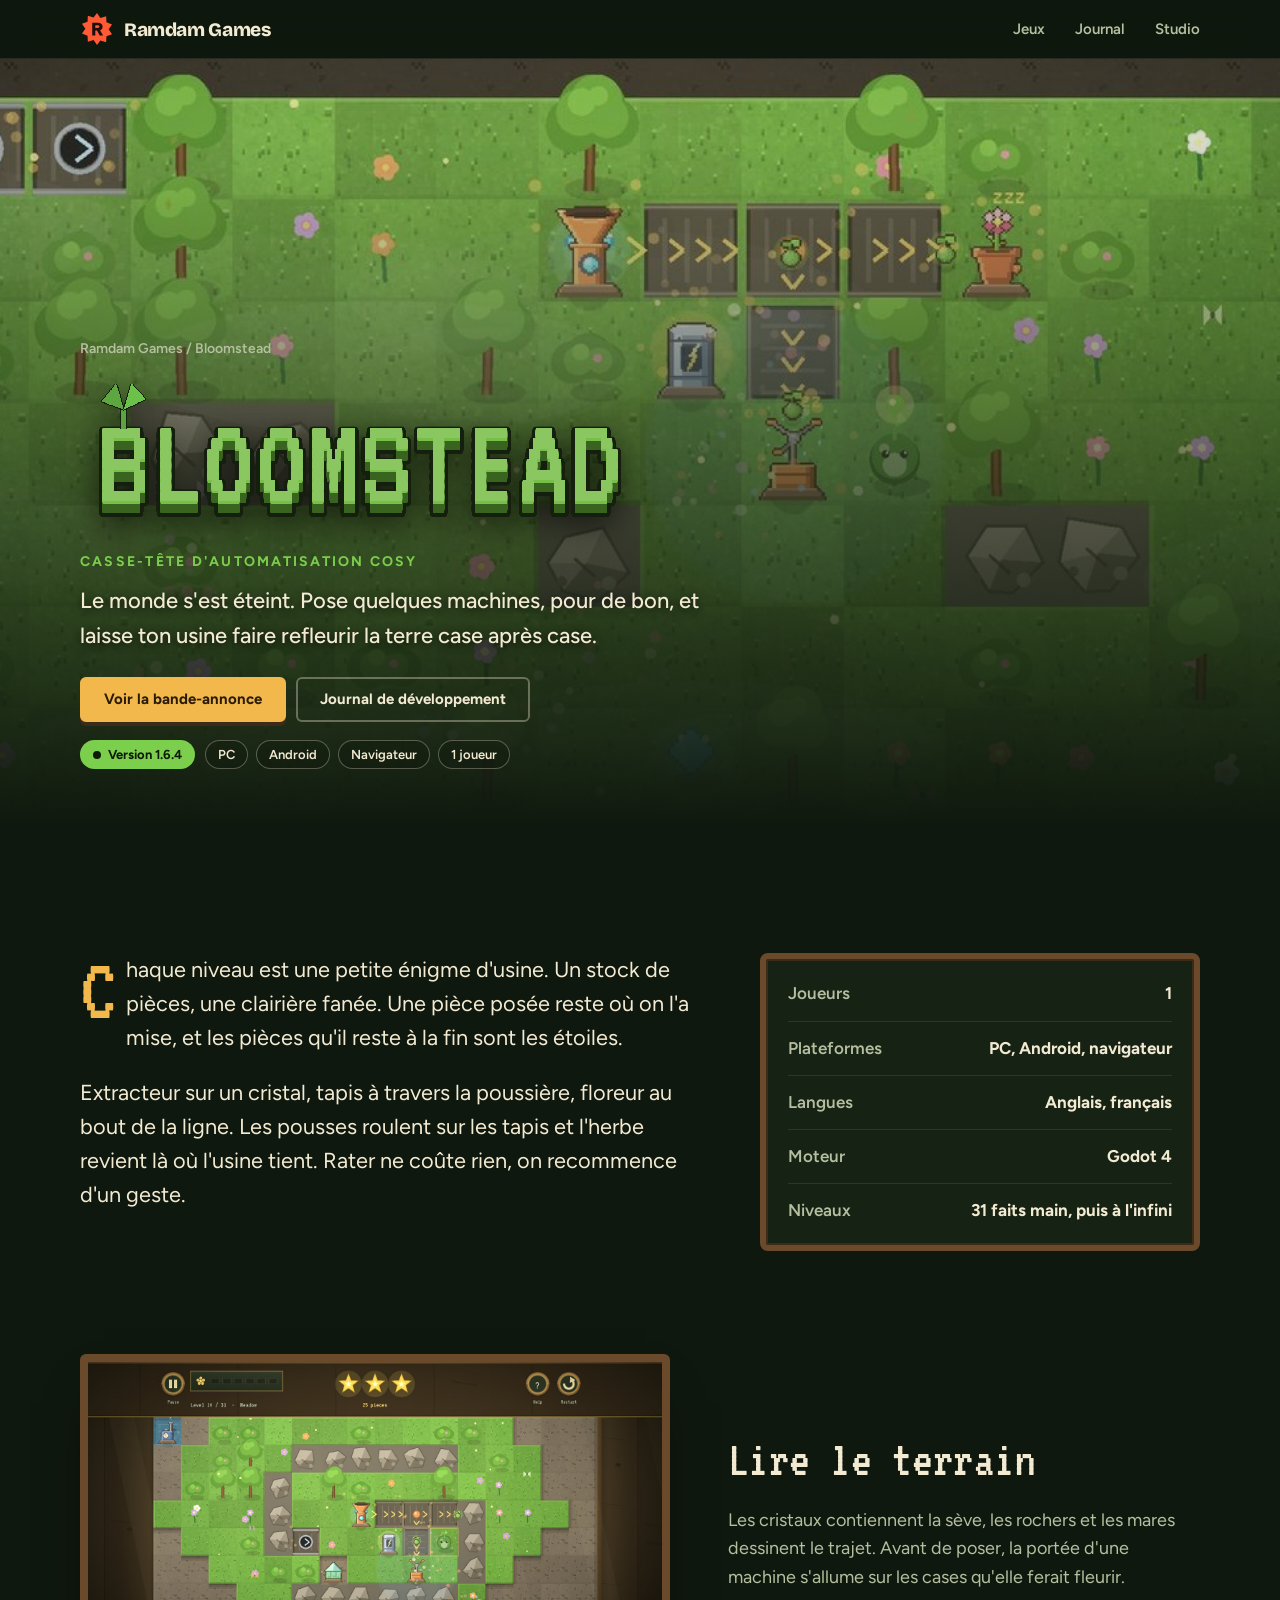
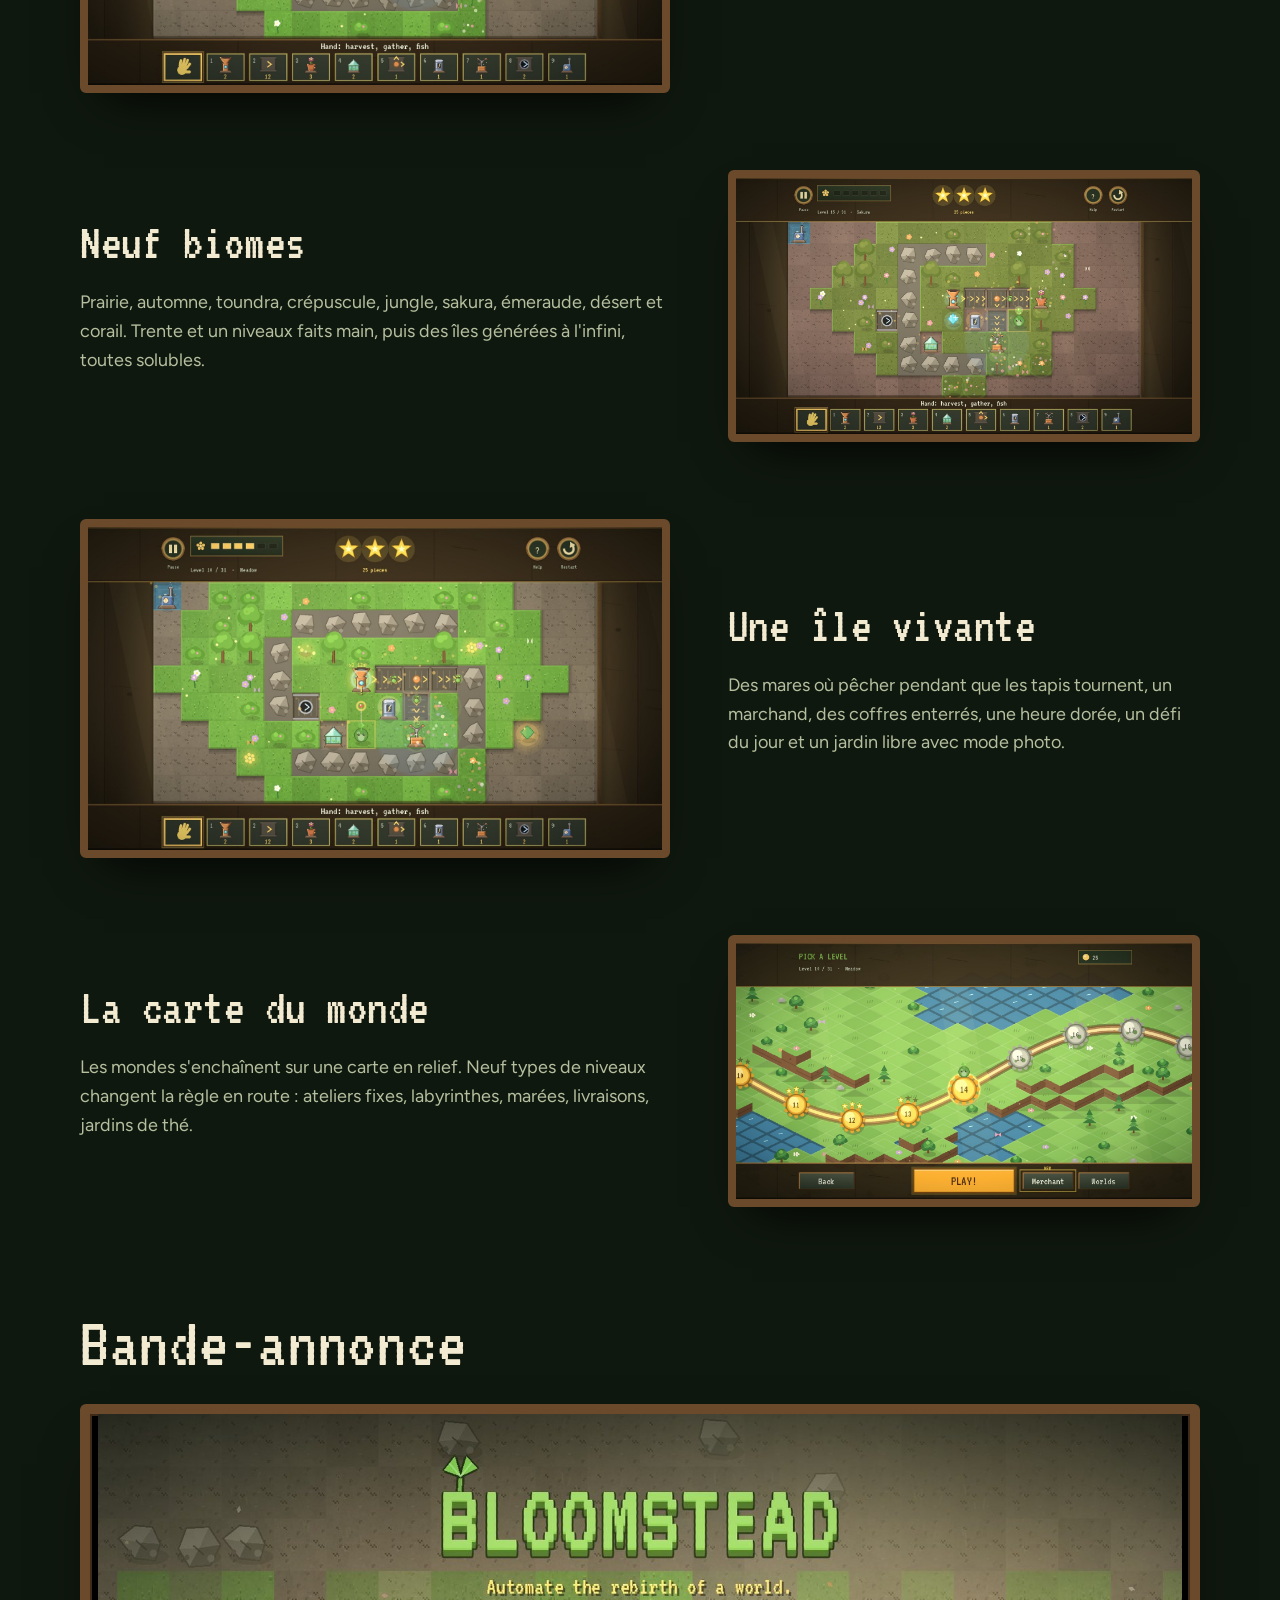
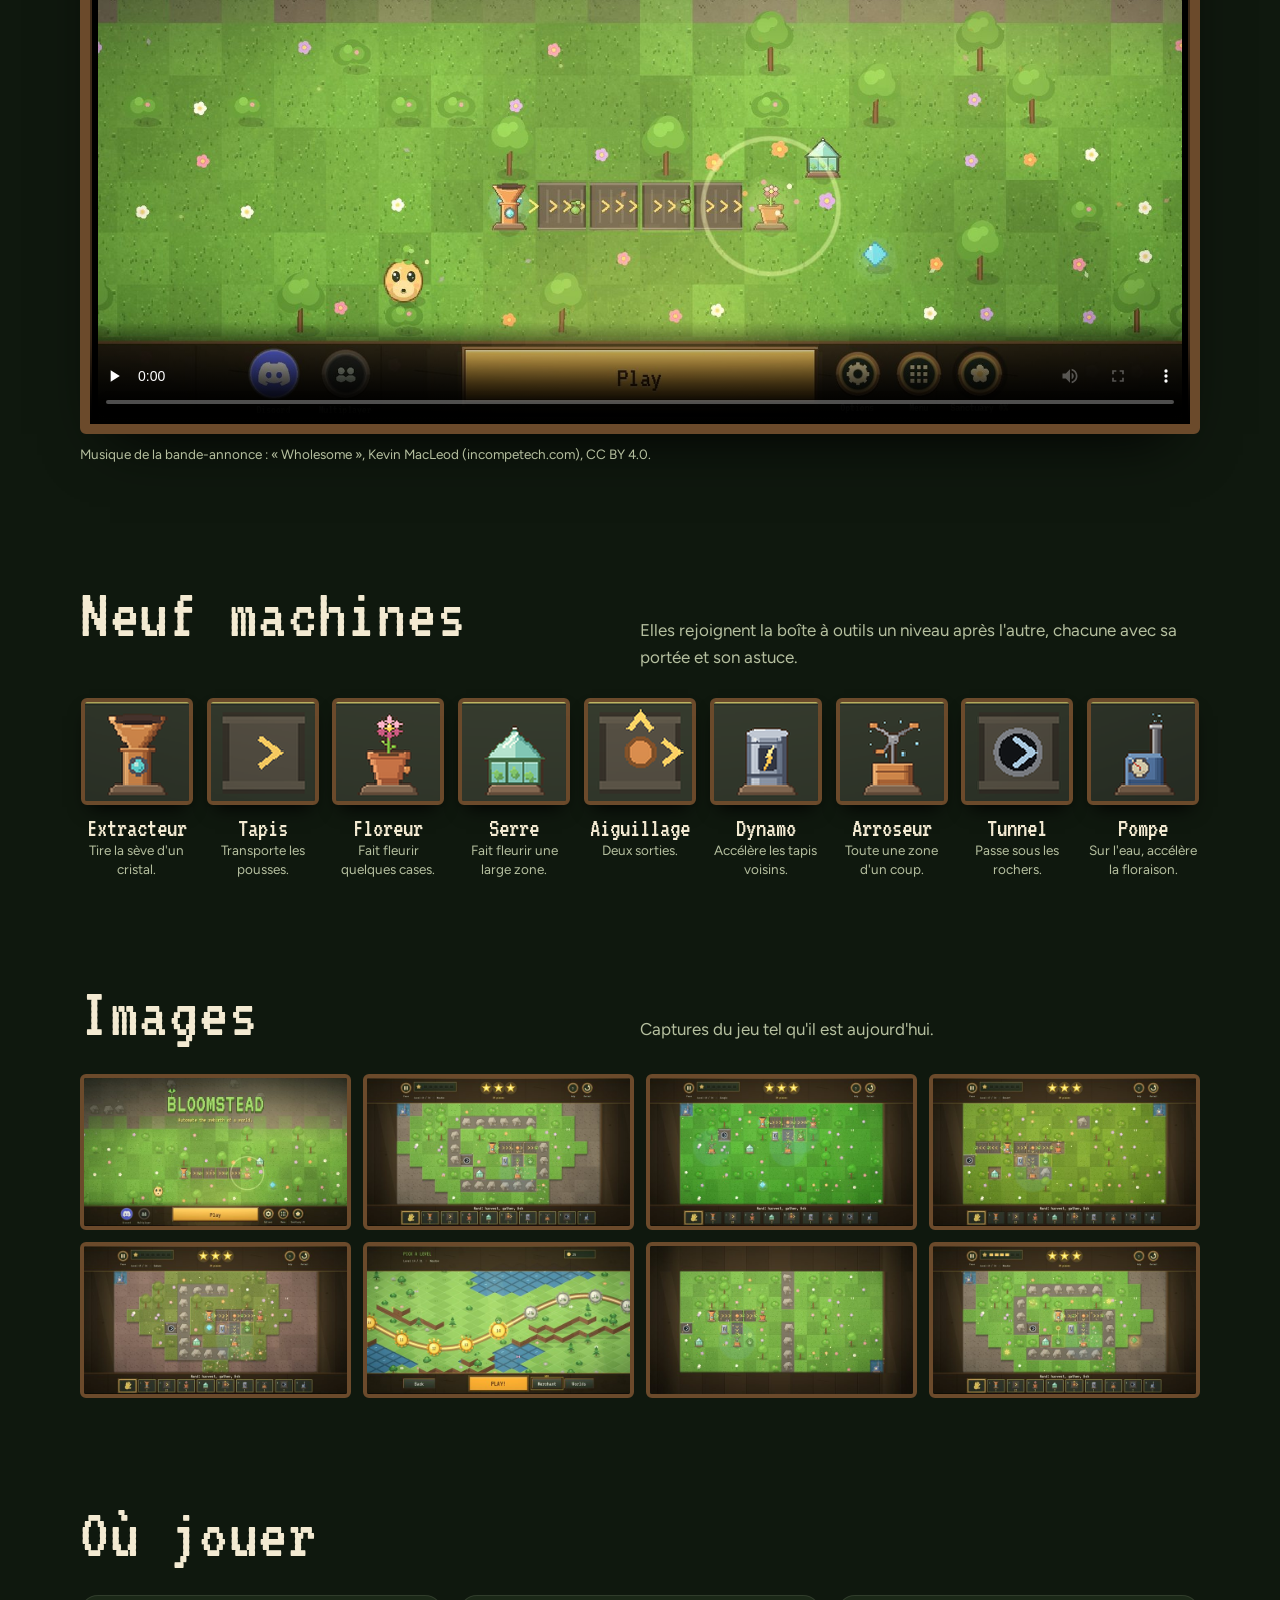
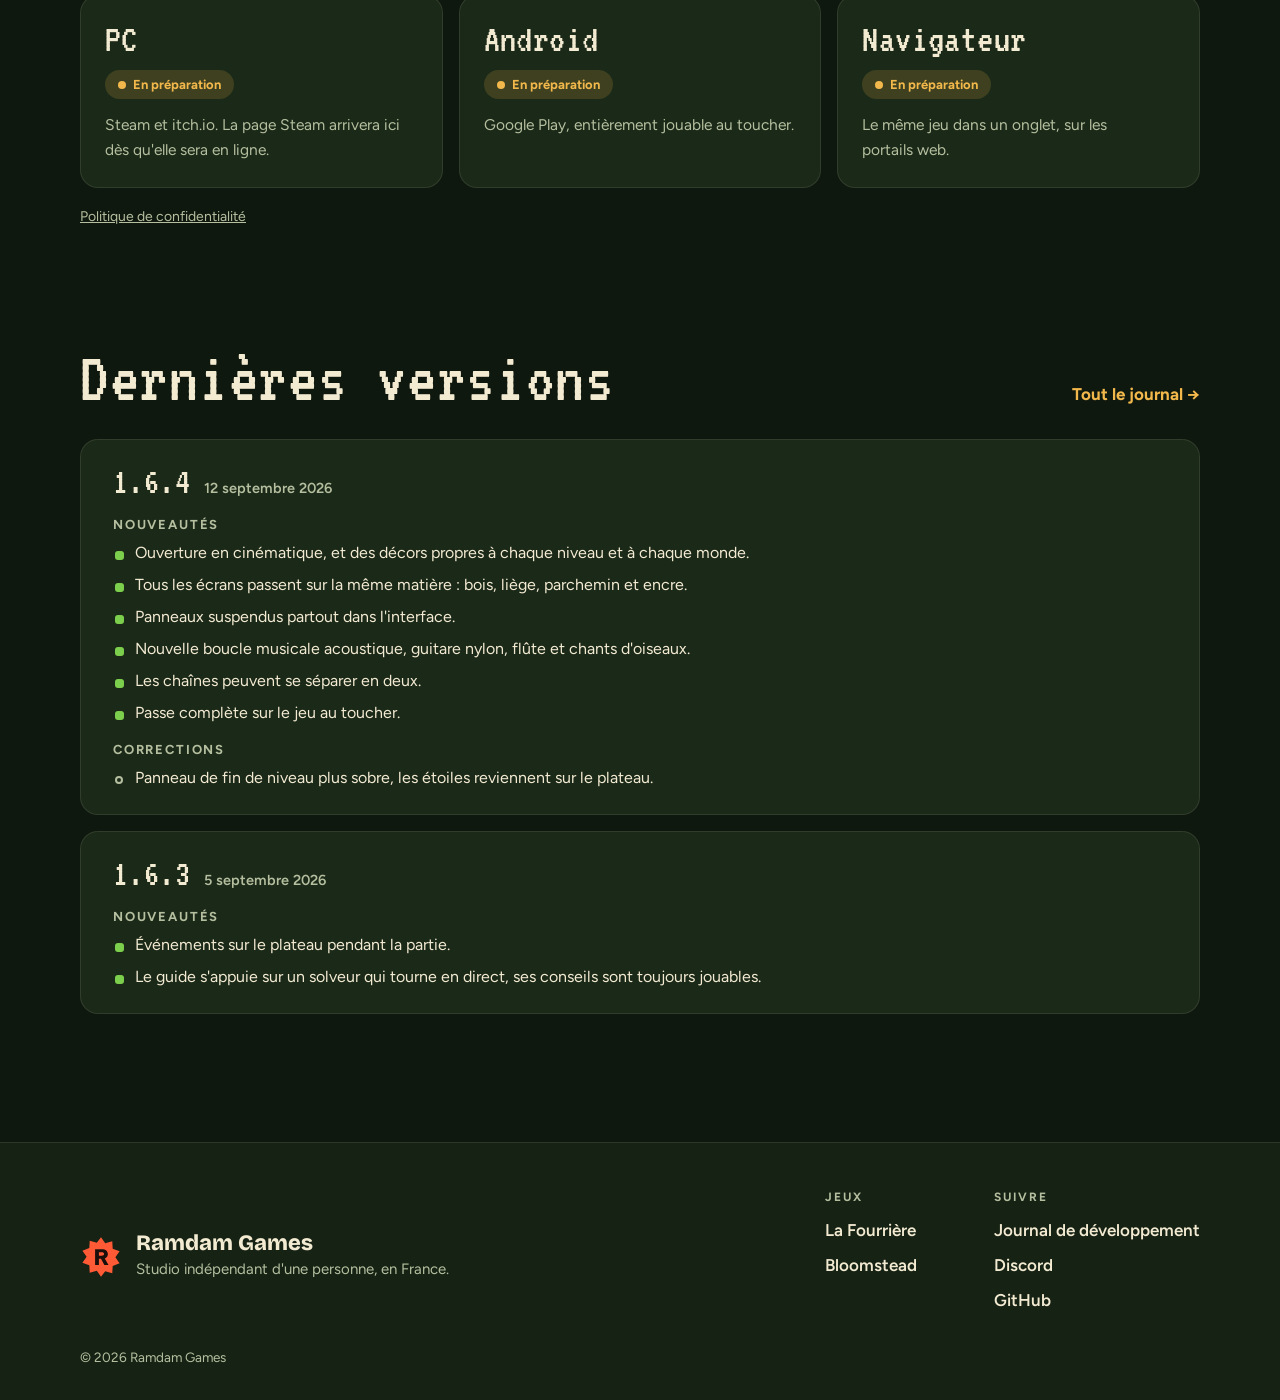
==== commit 9304af47: "Parade: animals at their real sizes, chased by the pound van, the warden and Dede" ====
--- a/docs/jeux/bloomstead/index.html
+++ b/docs/jeux/bloomstead/index.html
@@ -15,7 +15,7 @@
 <link rel="preconnect" href="https://fonts.googleapis.com">
 <link rel="preconnect" href="https://fonts.gstatic.com" crossorigin>
 <link rel="stylesheet" href="https://fonts.googleapis.com/css2?family=Bricolage+Grotesque:opsz,wght@12..96,500;12..96,700;12..96,800&family=Figtree:wght@400;500;600;700&family=Zilla+Slab:wght@500;700&family=VT323&display=swap">
-<link rel="stylesheet" href="../../assets/site.css?v=28cf4dd9">
+<link rel="stylesheet" href="../../assets/site.css?v=fef44ff7">
 </head>
 <body class="t-bloomstead ">
 <header class="nav">
--- a/docs/assets/site.css
+++ b/docs/assets/site.css
@@ -492,7 +492,7 @@
 
 /* ---------- home: the opening (RAMDAM with the escaped zoo) ---------- */
 .ramdam { position: relative; overflow: hidden; background: #ff5a36; color: #140d0e; }
-.ramdam-in { max-width: 1480px; margin: 0 auto; padding: clamp(120px, 15vw, 210px) var(--gutter) clamp(36px, 4vw, 56px); }
+.ramdam-in { position: relative; max-width: 1480px; margin: 0 auto; padding: clamp(120px, 15vw, 210px) var(--gutter) clamp(36px, 4vw, 56px); }
 .wordmark {
   position: relative; margin: 0;
   width: fit-content;
@@ -528,18 +528,34 @@
 .ramdam-sub a { color: #140d0e; text-decoration-thickness: 2px; text-underline-offset: 3px; }
 .ramdam-down { display: inline-flex; align-items: center; gap: 10px; padding: 14px 24px; border-radius: 999px; background: #140d0e; color: #fff4e6; font-weight: 700; text-decoration: none; transition: transform .2s ease; position: relative; z-index: 4; }
 .ramdam-down:hover { transform: translateY(-2px); }
-.parade { position: relative; background: #140d0e; padding: 22px 0 14px; overflow: hidden; }
+.village { position: absolute; right: var(--gutter); bottom: 0; width: min(760px, 51%); height: clamp(150px, 17vw, 260px); z-index: 1; pointer-events: none; }
+.village img {
+  position: absolute; bottom: 0; width: auto; max-width: none;
+  transform-origin: 50% 100%;
+  translate: calc(var(--mx, 0) * var(--d) * 26px) 0;
+  transition: translate .35s ease-out;
+  filter: drop-shadow(0 6px 5px rgba(60, 14, 0, .28));
+  animation: popup .8s cubic-bezier(.3, 1.45, .45, 1) both;
+  animation-delay: calc(1.15s + var(--i) * .07s);
+}
+@keyframes popup { from { transform: scaleY(0); opacity: 0; } 30% { opacity: 1; } to { transform: none; opacity: 1; } }
+.parade { position: relative; background: #140d0e; padding: 30px 0 16px; overflow: hidden; }
 .parade-track { display: flex; align-items: flex-end; width: max-content; animation: run 70s linear infinite; }
 .parade:hover .parade-track { animation-play-state: paused; }
-.parade img { height: 78px; width: auto; margin-right: 54px; animation: trot .42s ease-in-out infinite alternate; filter: drop-shadow(0 6px 4px rgba(0, 0, 0, .45)); }
+.parade img { height: calc(var(--h, 1) * 72px); width: auto; margin-right: 34px; animation: trot .42s ease-in-out infinite alternate; filter: drop-shadow(0 6px 4px rgba(0, 0, 0, .45)); }
 .parade img:nth-child(3n+1) { animation-delay: -.14s; }
 .parade img:nth-child(3n+2) { animation-delay: -.28s; }
+.parade .chaser { animation-duration: .3s; }
+.parade img[src*="camionnette"] { margin-left: 70px; }
 @keyframes rise { from { transform: translateY(.45em); opacity: 0; } to { transform: none; opacity: 1; } }
 @keyframes drop { from { transform: translateY(-1.4em) rotate(-8deg); opacity: 0; } 55% { opacity: 1; } to { transform: none; opacity: 1; } }
 @keyframes sway { from { transform: rotate(-2.2deg); } to { transform: rotate(2.2deg); } }
 @keyframes run { to { transform: translateX(-50%); } }
 @keyframes trot { from { transform: translateY(0) rotate(-2deg); } to { transform: translateY(-9px) rotate(2deg); } }
+@media (max-width: 900px) {
+  .village { position: relative; right: auto; width: 100%; height: clamp(130px, 34vw, 220px); margin-top: 30px; }
+}
 @media (max-width: 560px) {
   .ramdam-in { padding-top: 104px; }
-  .parade img { height: 56px; margin-right: 34px; }
-}
+  .parade img { height: calc(var(--h, 1) * 50px); margin-right: 22px; }
+}
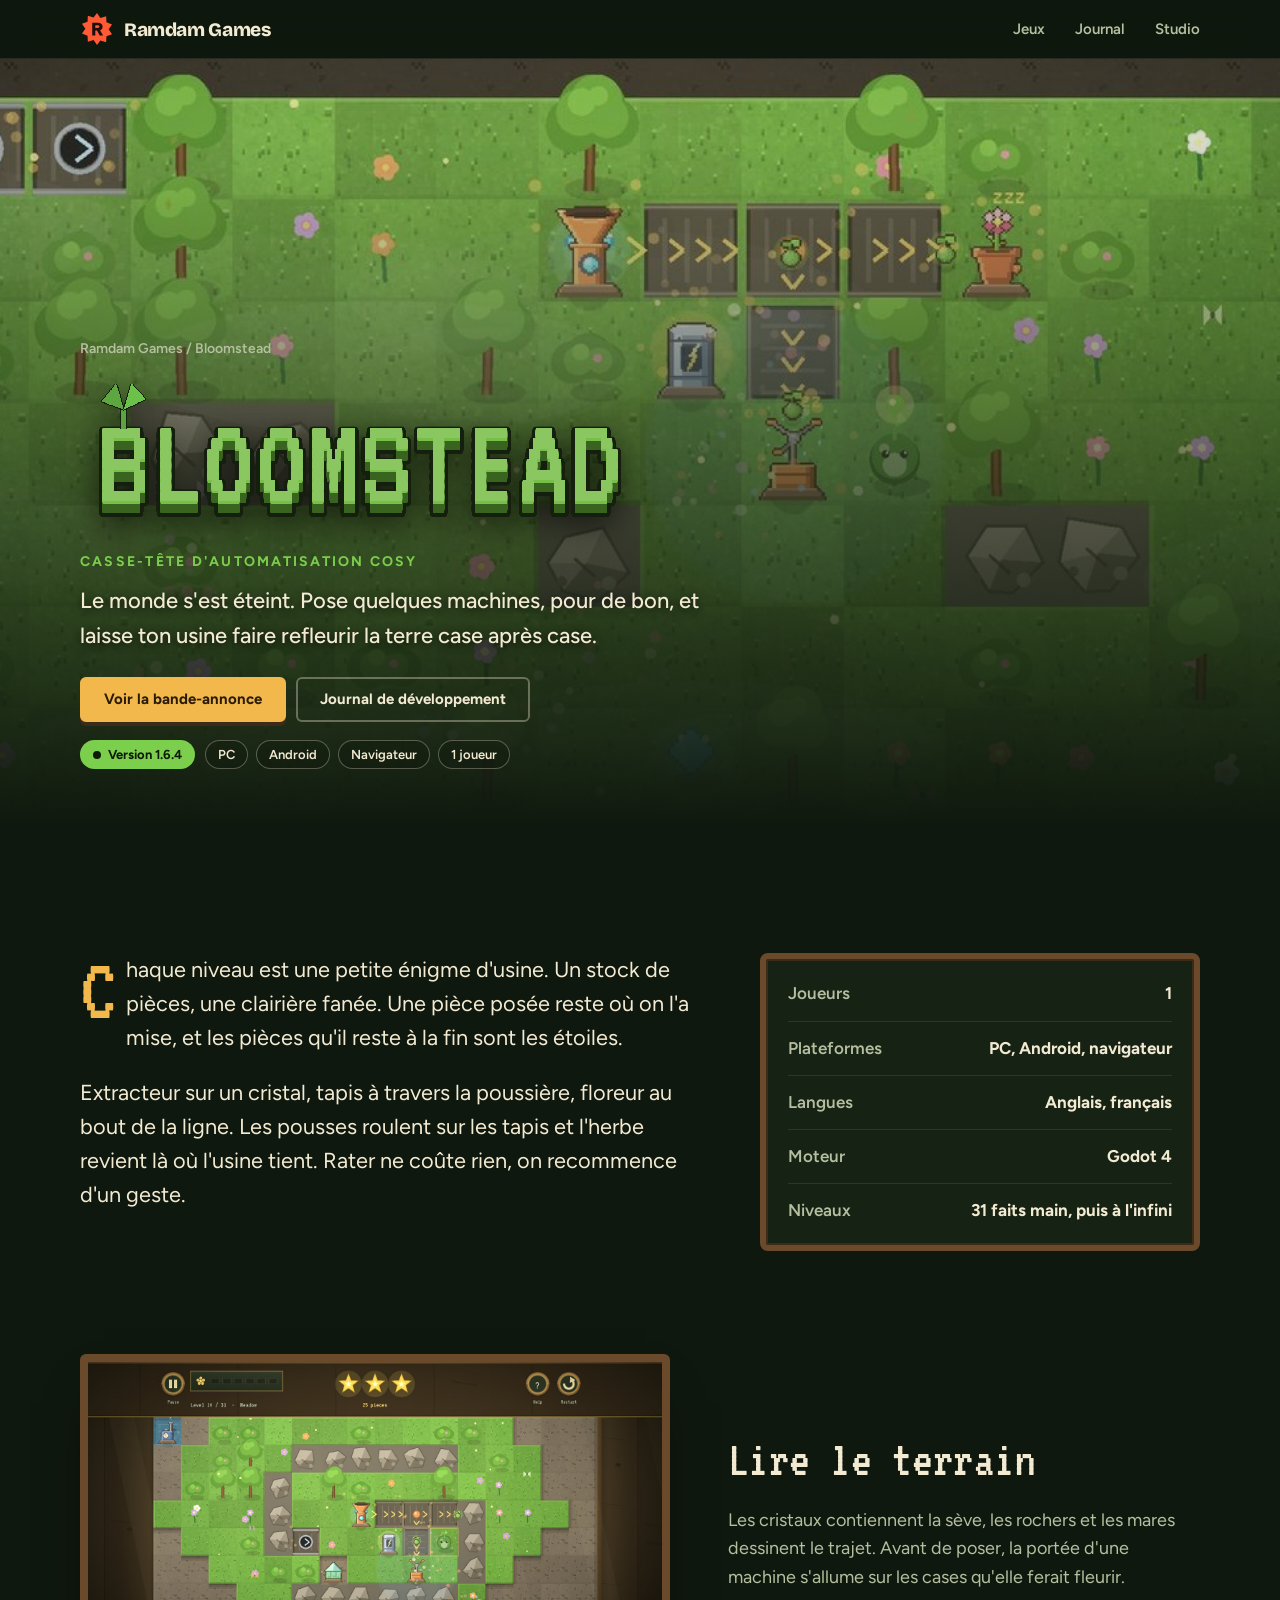
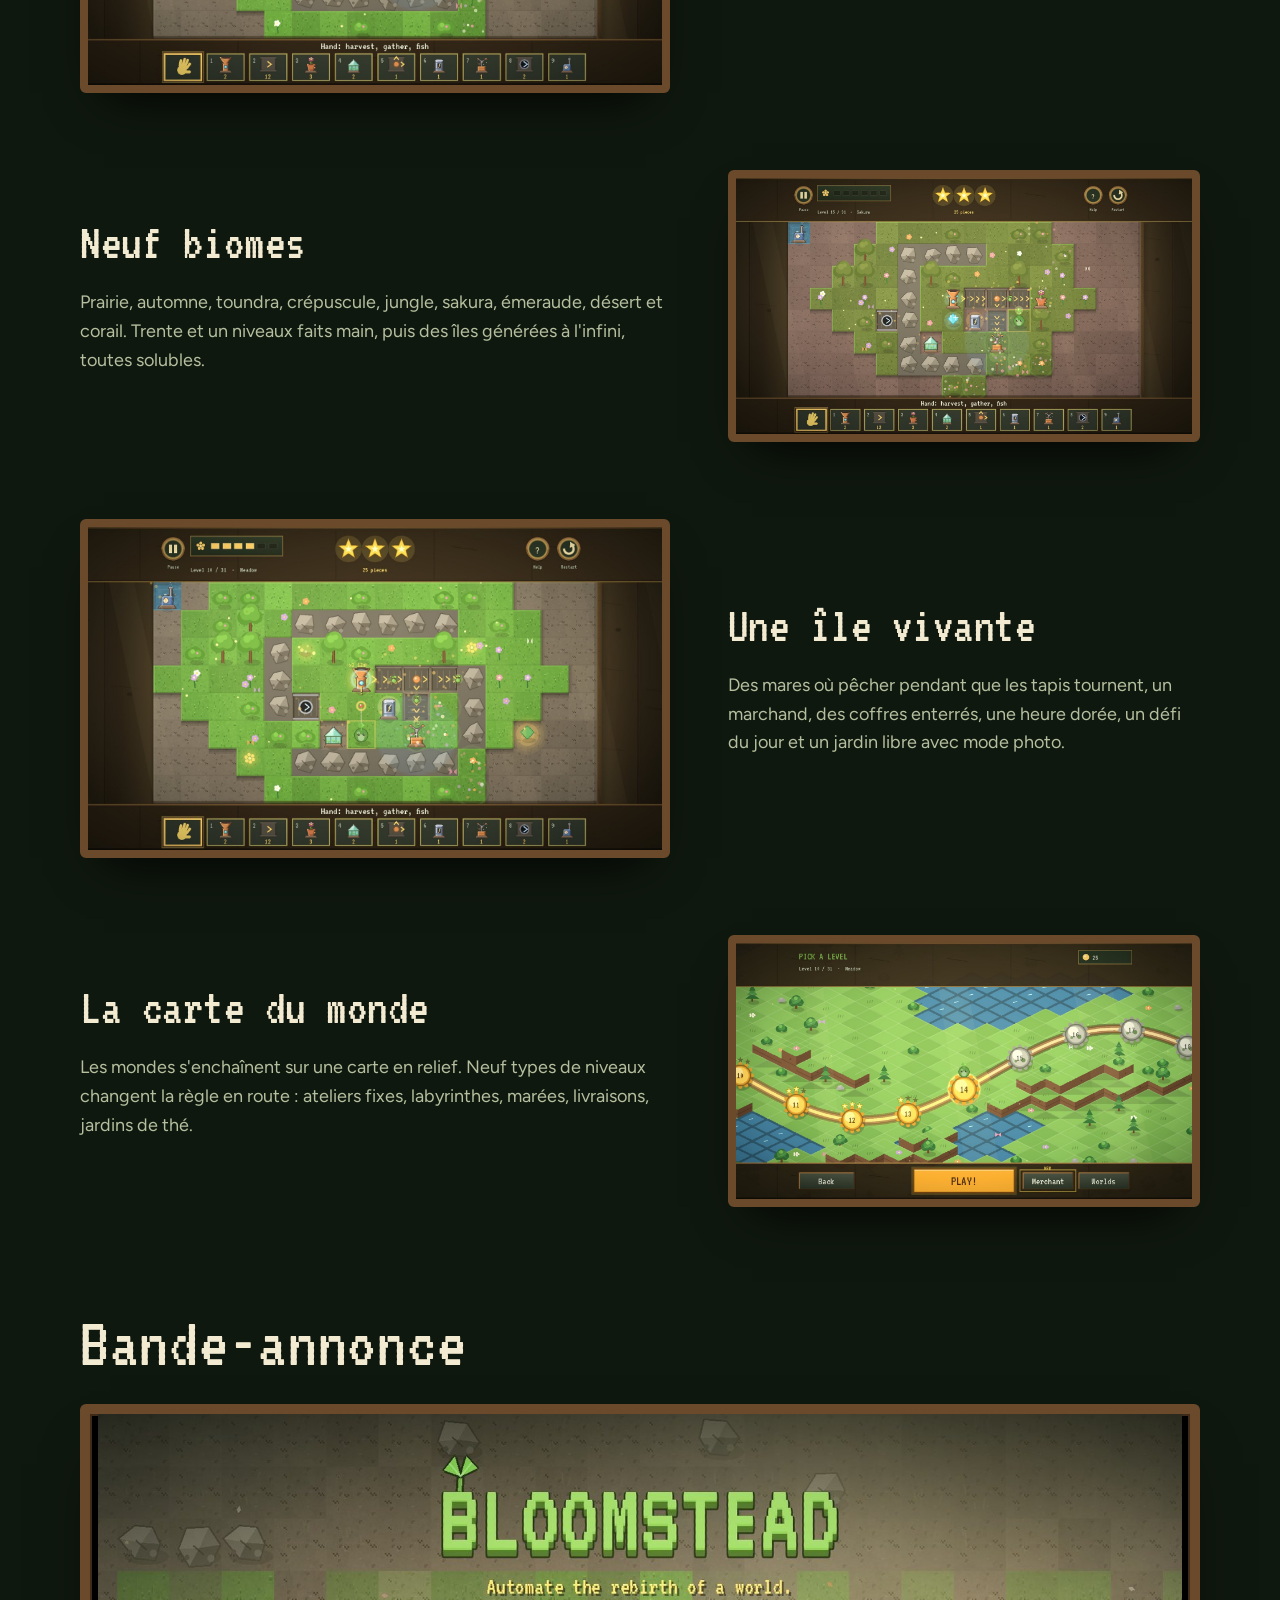
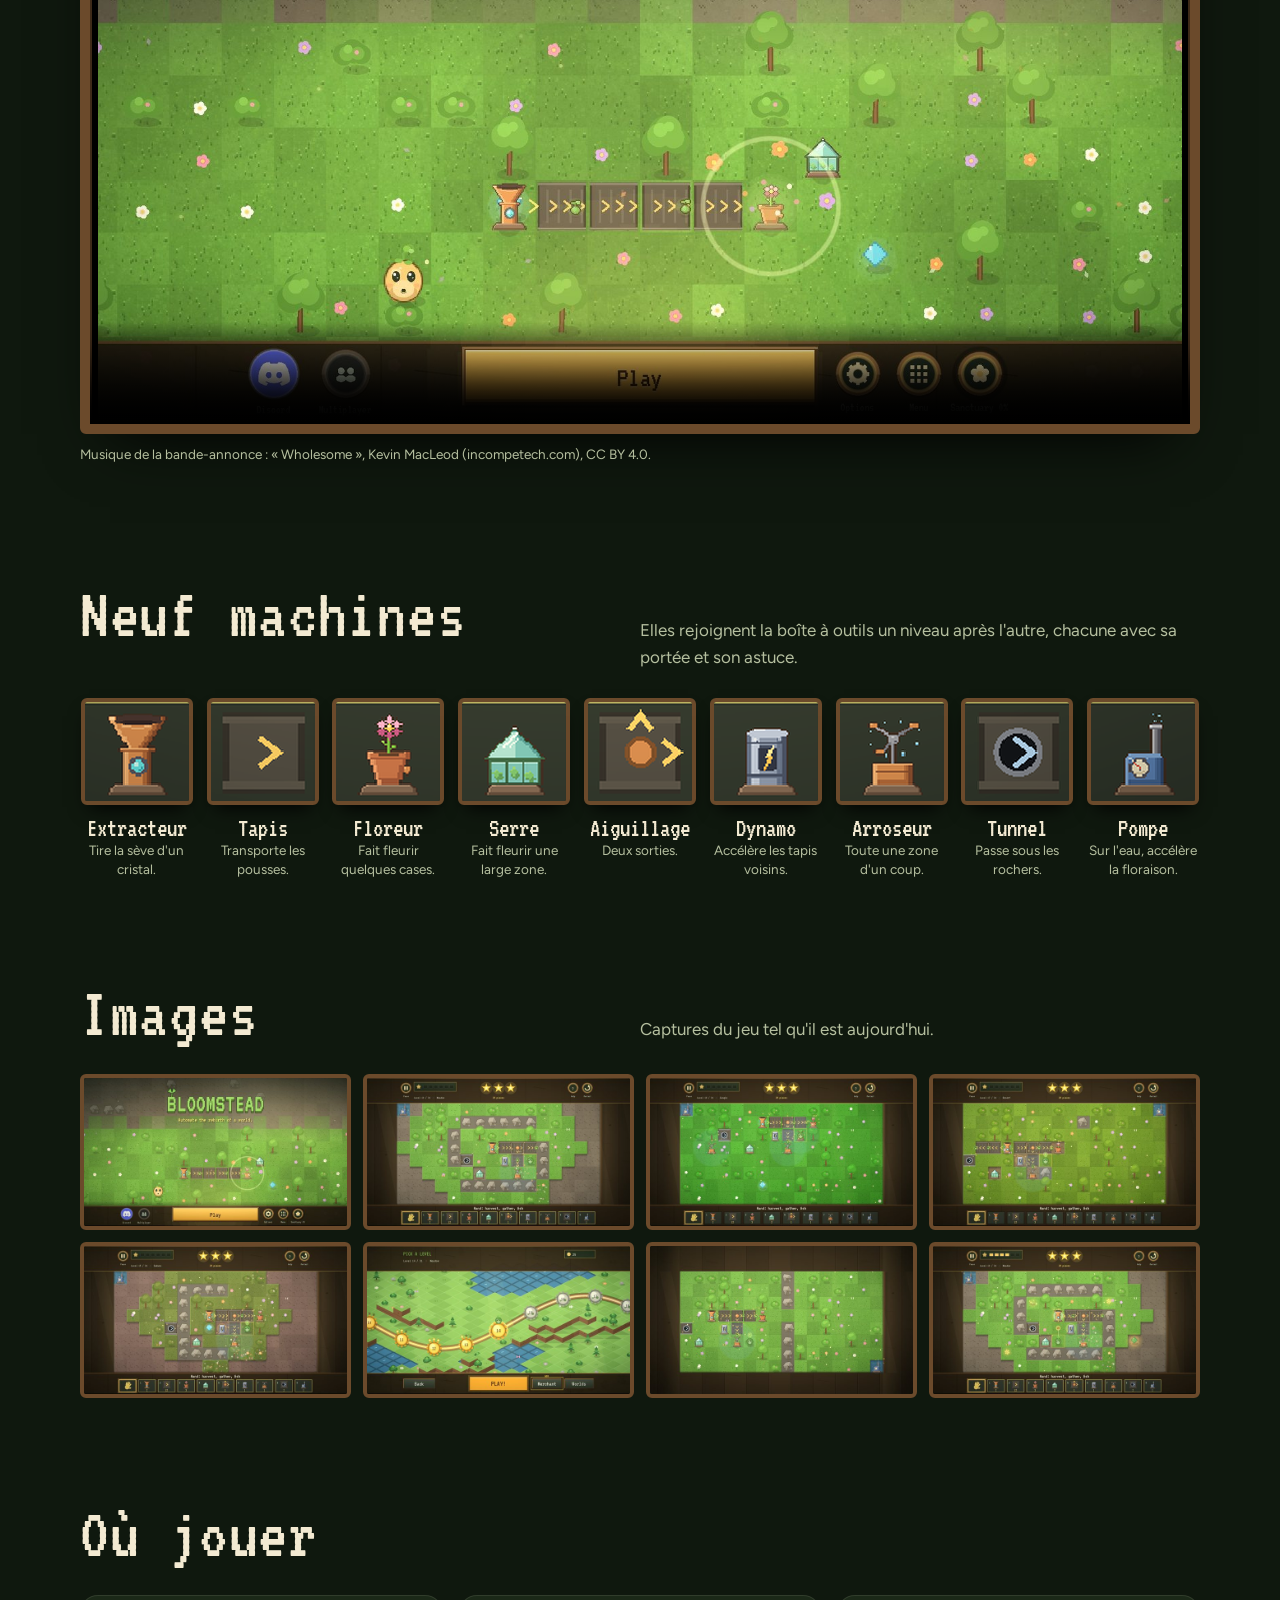
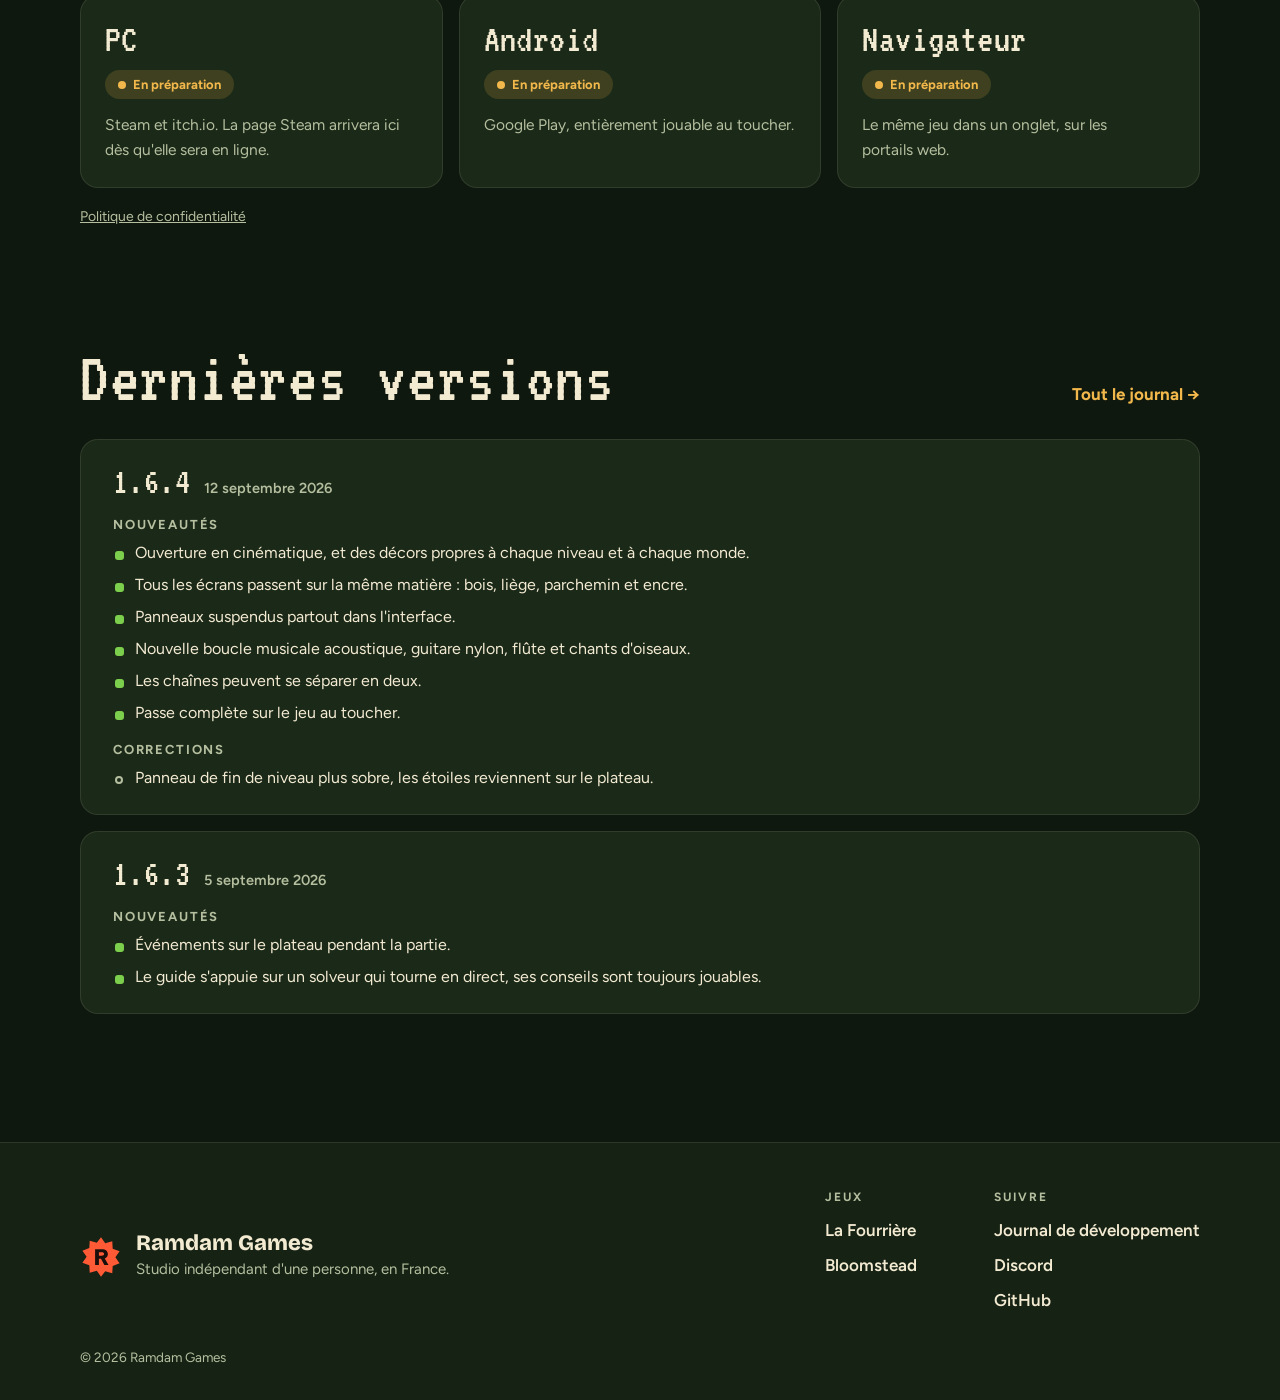
==== commit fa363eda: "Parade: fewer animals, faster, and the pound worker chasing with the net, aiming the dart rifle and " ====
--- a/docs/jeux/bloomstead/index.html
+++ b/docs/jeux/bloomstead/index.html
@@ -15,7 +15,7 @@
 <link rel="preconnect" href="https://fonts.googleapis.com">
 <link rel="preconnect" href="https://fonts.gstatic.com" crossorigin>
 <link rel="stylesheet" href="https://fonts.googleapis.com/css2?family=Bricolage+Grotesque:opsz,wght@12..96,500;12..96,700;12..96,800&family=Figtree:wght@400;500;600;700&family=Zilla+Slab:wght@500;700&family=VT323&display=swap">
-<link rel="stylesheet" href="../../assets/site.css?v=fef44ff7">
+<link rel="stylesheet" href="../../assets/site.css?v=d21158c8">
 </head>
 <body class="t-bloomstead ">
 <header class="nav">
--- a/docs/assets/site.css
+++ b/docs/assets/site.css
@@ -540,13 +540,15 @@
 }
 @keyframes popup { from { transform: scaleY(0); opacity: 0; } 30% { opacity: 1; } to { transform: none; opacity: 1; } }
 .parade { position: relative; background: #140d0e; padding: 30px 0 16px; overflow: hidden; }
-.parade-track { display: flex; align-items: flex-end; width: max-content; animation: run 70s linear infinite; }
+.parade-track { display: flex; align-items: flex-end; width: max-content; animation: run 17s linear infinite; }
 .parade:hover .parade-track { animation-play-state: paused; }
-.parade img { height: calc(var(--h, 1) * 72px); width: auto; margin-right: 34px; animation: trot .42s ease-in-out infinite alternate; filter: drop-shadow(0 6px 4px rgba(0, 0, 0, .45)); }
+.parade img { height: calc(var(--h, 1) * 72px); width: auto; margin-right: 46px; animation: trot .42s ease-in-out infinite alternate; filter: drop-shadow(0 6px 4px rgba(0, 0, 0, .45)); }
 .parade img:nth-child(3n+1) { animation-delay: -.14s; }
 .parade img:nth-child(3n+2) { animation-delay: -.28s; }
-.parade .chaser { animation-duration: .3s; }
-.parade img[src*="camionnette"] { margin-left: 70px; }
+.parade .chaser { animation-duration: .26s; margin-left: -18px; }
+.parade .hunter { animation: none; margin-left: 30px; margin-right: 90px; }
+.parade img[src*="camionnette"] { margin-left: 40px; }
+.parade img[src*="chasseur-prise"] { margin-left: 40px; margin-right: 160px; }
 @keyframes rise { from { transform: translateY(.45em); opacity: 0; } to { transform: none; opacity: 1; } }
 @keyframes drop { from { transform: translateY(-1.4em) rotate(-8deg); opacity: 0; } 55% { opacity: 1; } to { transform: none; opacity: 1; } }
 @keyframes sway { from { transform: rotate(-2.2deg); } to { transform: rotate(2.2deg); } }
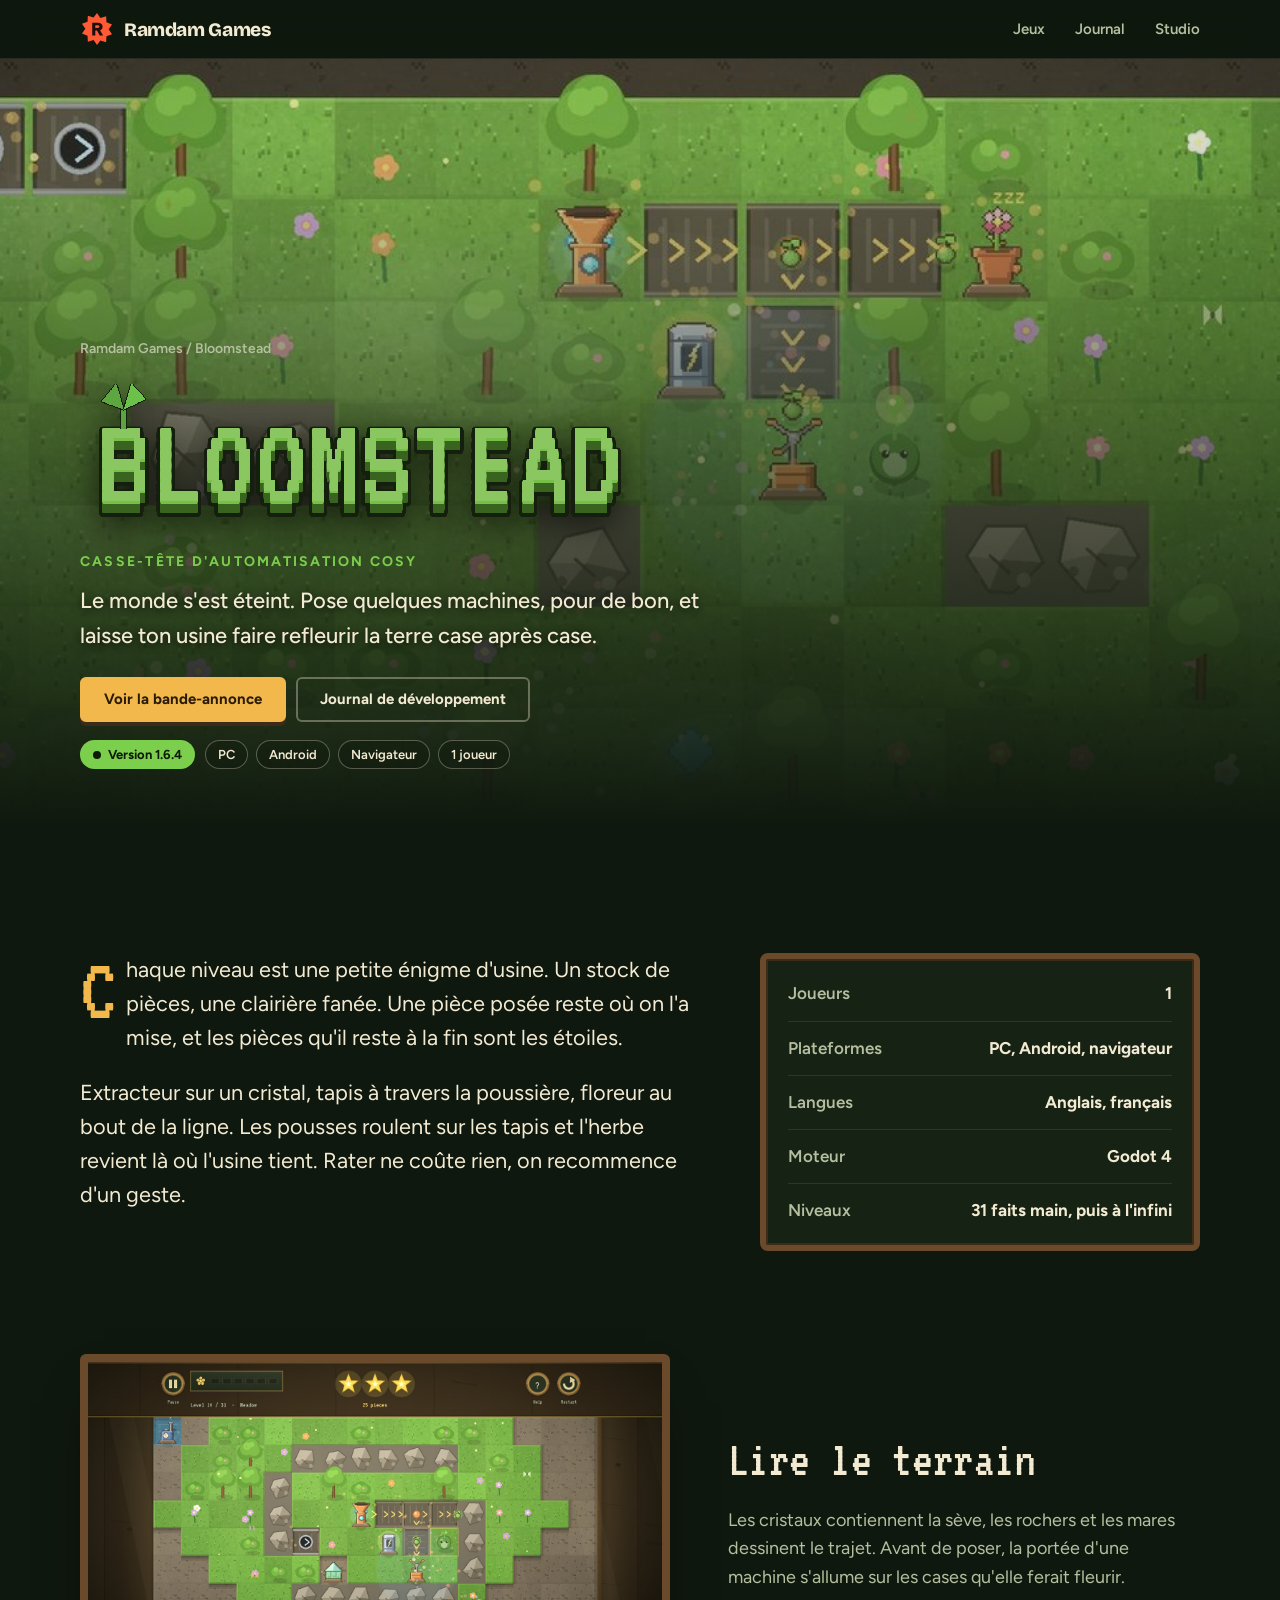
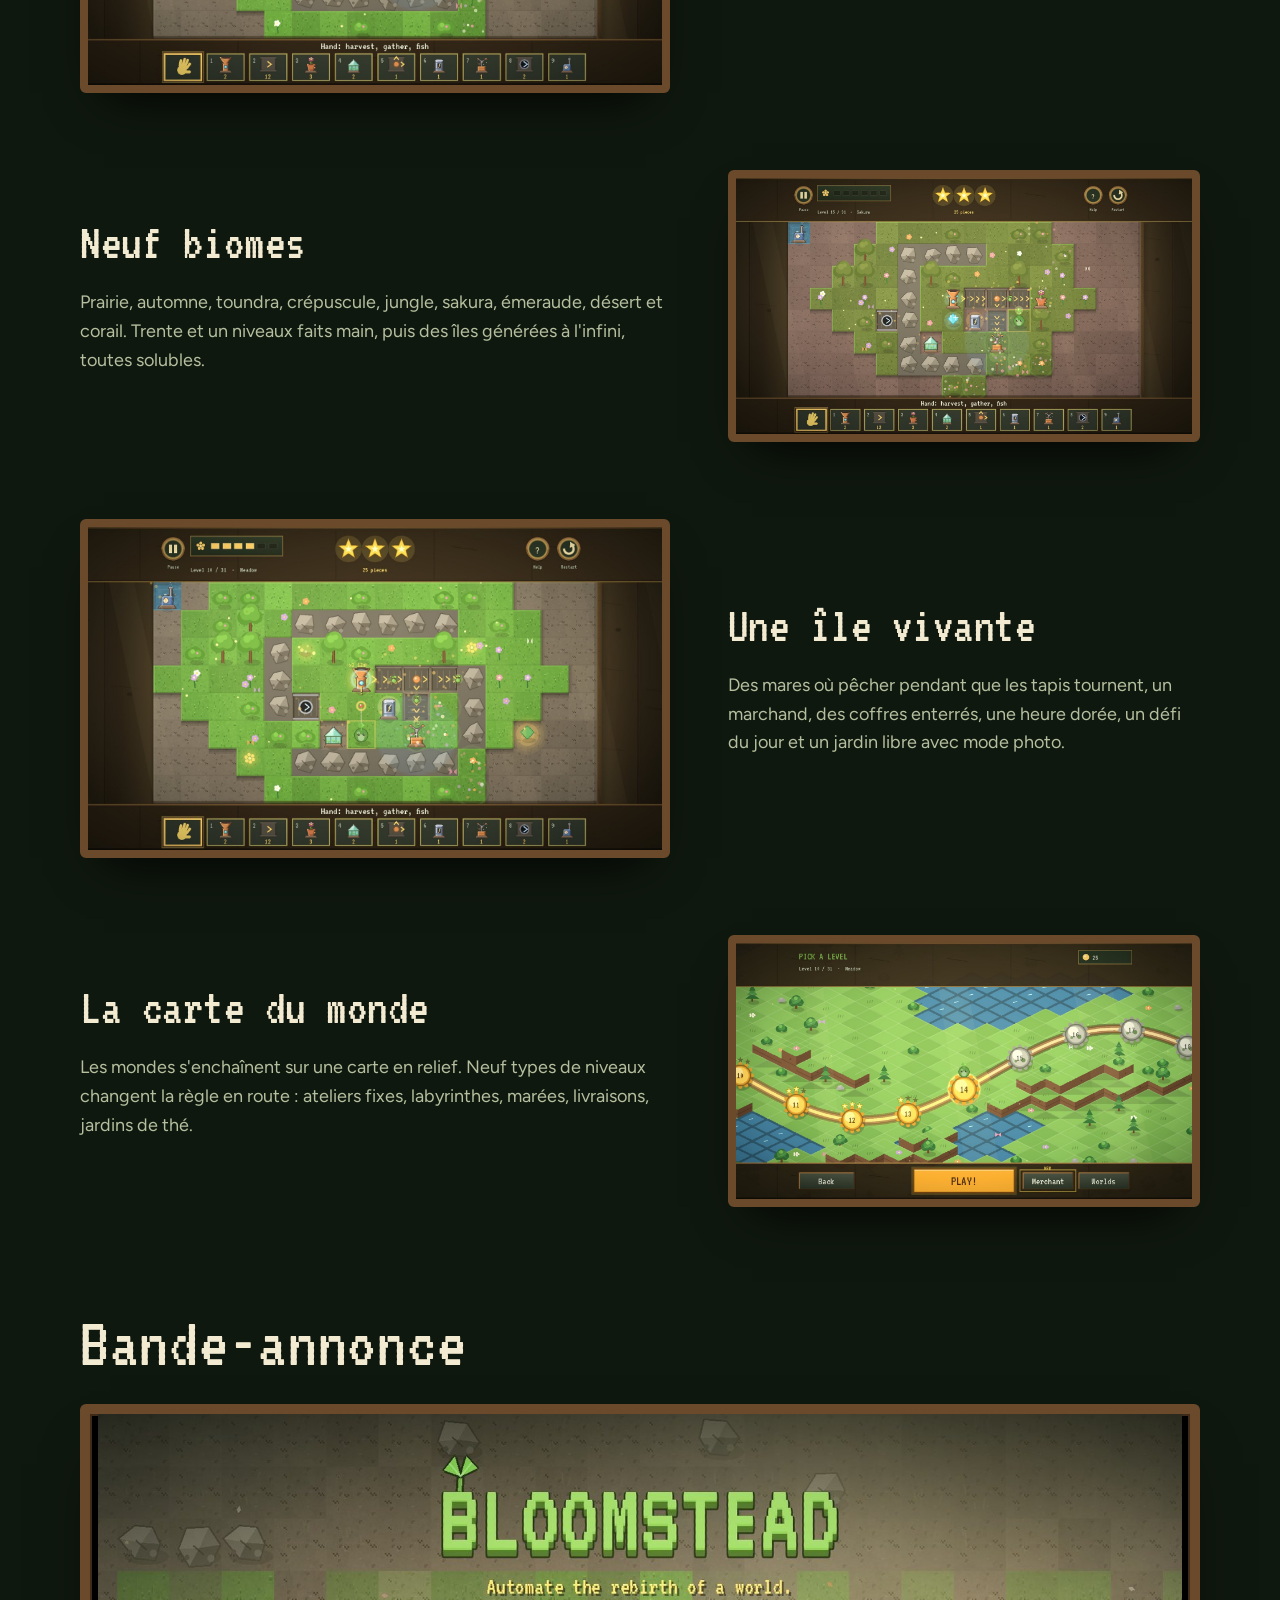
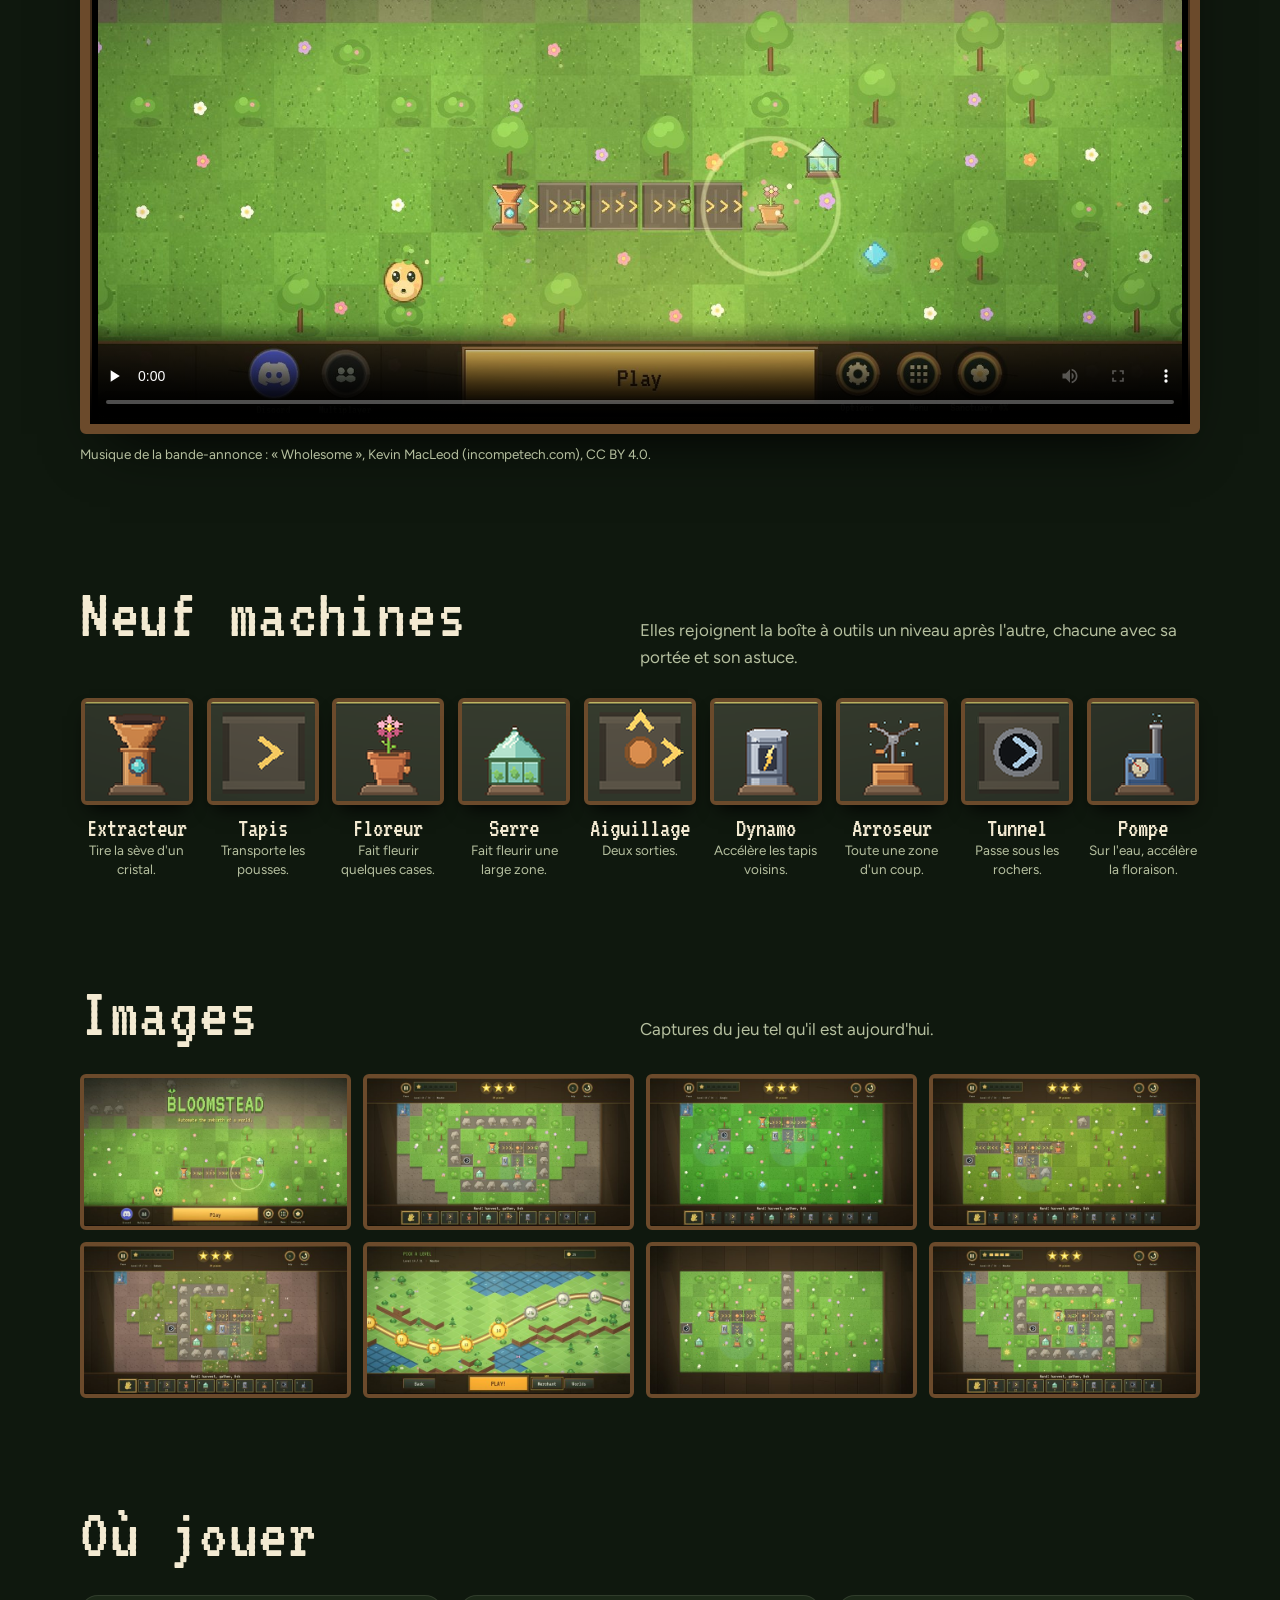
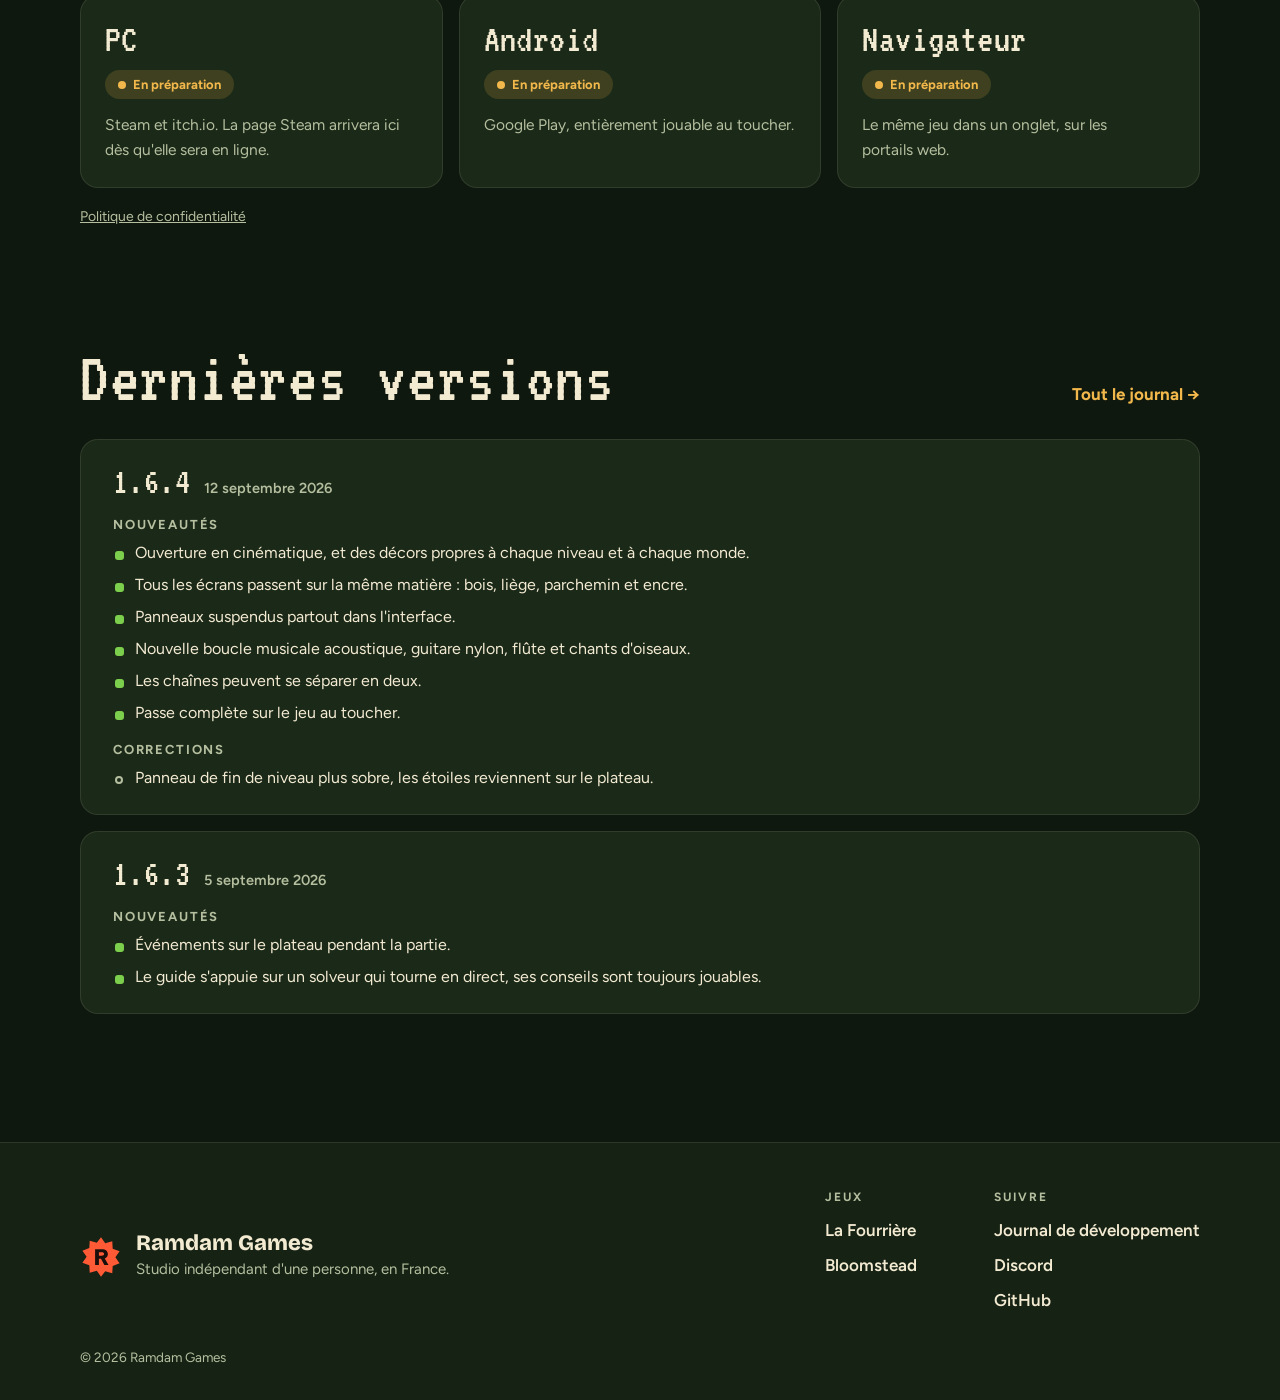
==== commit 82659f99: "Parade order tells the chase: hen and net, aimed animals and rifle, the catch, then the pound van ro" ====
--- a/docs/jeux/bloomstead/index.html
+++ b/docs/jeux/bloomstead/index.html
@@ -15,7 +15,7 @@
 <link rel="preconnect" href="https://fonts.googleapis.com">
 <link rel="preconnect" href="https://fonts.gstatic.com" crossorigin>
 <link rel="stylesheet" href="https://fonts.googleapis.com/css2?family=Bricolage+Grotesque:opsz,wght@12..96,500;12..96,700;12..96,800&family=Figtree:wght@400;500;600;700&family=Zilla+Slab:wght@500;700&family=VT323&display=swap">
-<link rel="stylesheet" href="../../assets/site.css?v=d21158c8">
+<link rel="stylesheet" href="../../assets/site.css?v=8bd6343c">
 </head>
 <body class="t-bloomstead ">
 <header class="nav">
--- a/docs/assets/site.css
+++ b/docs/assets/site.css
@@ -546,13 +546,13 @@
 .parade img:nth-child(3n+1) { animation-delay: -.14s; }
 .parade img:nth-child(3n+2) { animation-delay: -.28s; }
 .parade .chaser { animation-duration: .26s; margin-left: -18px; }
-.parade .hunter { animation: none; margin-left: 30px; margin-right: 90px; }
-.parade img[src*="camionnette"] { margin-left: 40px; }
-.parade img[src*="chasseur-prise"] { margin-left: 40px; margin-right: 160px; }
+.parade .hunter { animation: none; margin-left: 40px; margin-right: 110px; }
+.parade .van { animation: rumble .18s linear infinite alternate; margin-left: 10px; margin-right: 170px; }
 @keyframes rise { from { transform: translateY(.45em); opacity: 0; } to { transform: none; opacity: 1; } }
 @keyframes drop { from { transform: translateY(-1.4em) rotate(-8deg); opacity: 0; } 55% { opacity: 1; } to { transform: none; opacity: 1; } }
 @keyframes sway { from { transform: rotate(-2.2deg); } to { transform: rotate(2.2deg); } }
 @keyframes run { to { transform: translateX(-50%); } }
+@keyframes rumble { from { transform: translateY(0); } to { transform: translateY(-2px); } }
 @keyframes trot { from { transform: translateY(0) rotate(-2deg); } to { transform: translateY(-9px) rotate(2deg); } }
 @media (max-width: 900px) {
   .village { position: relative; right: auto; width: 100%; height: clamp(130px, 34vw, 220px); margin-top: 30px; }
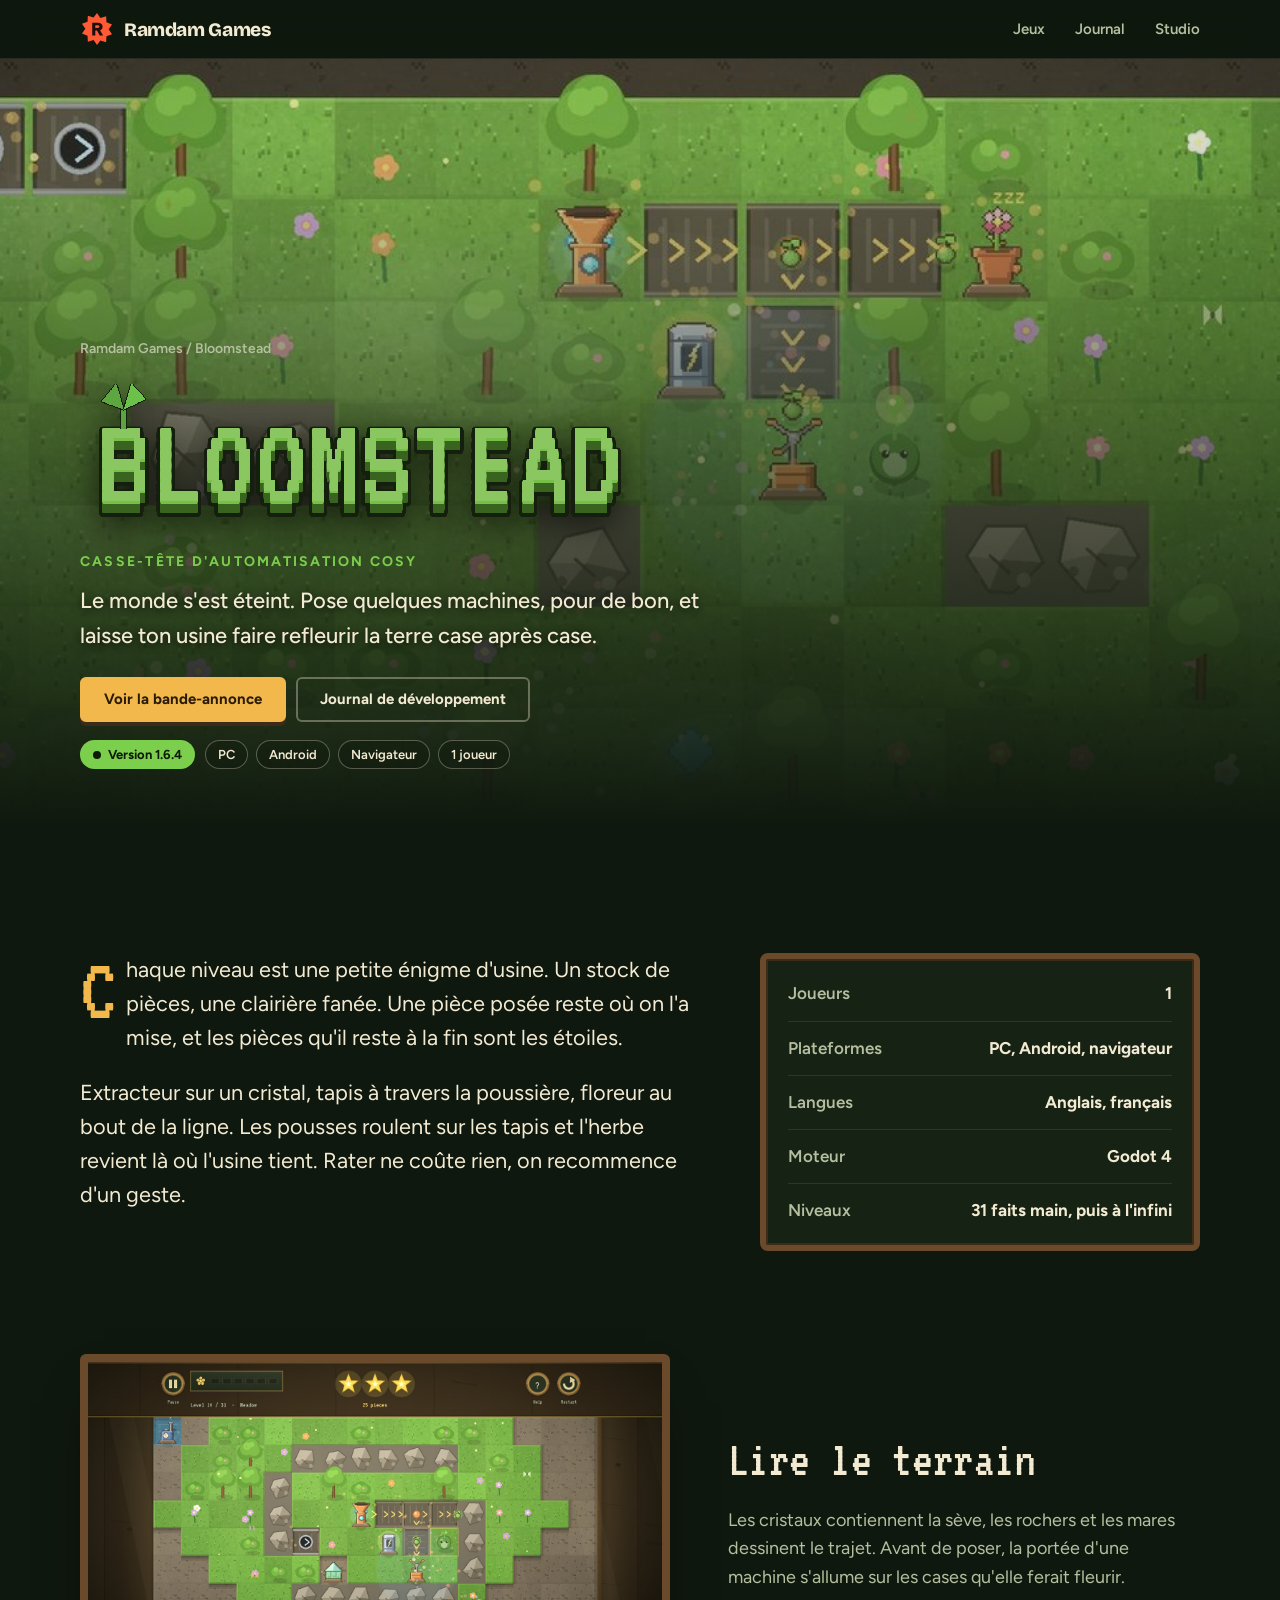
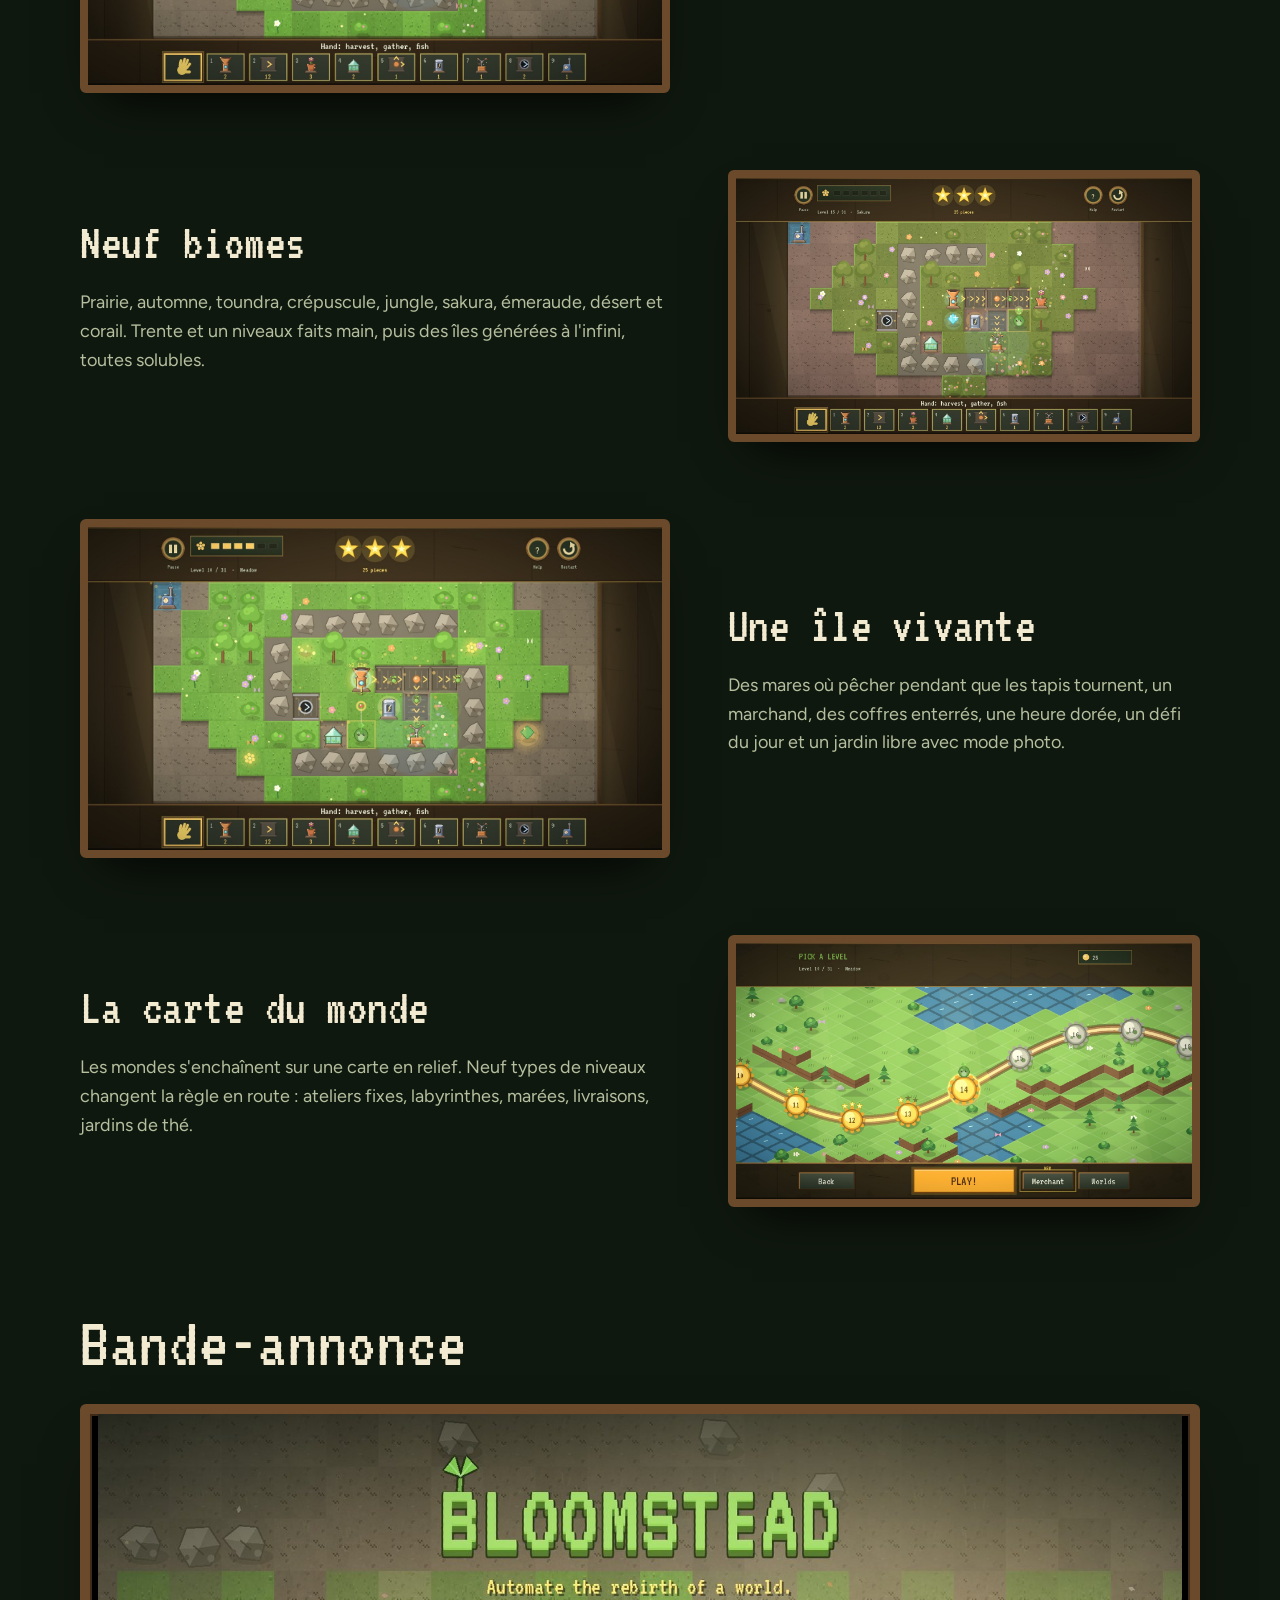
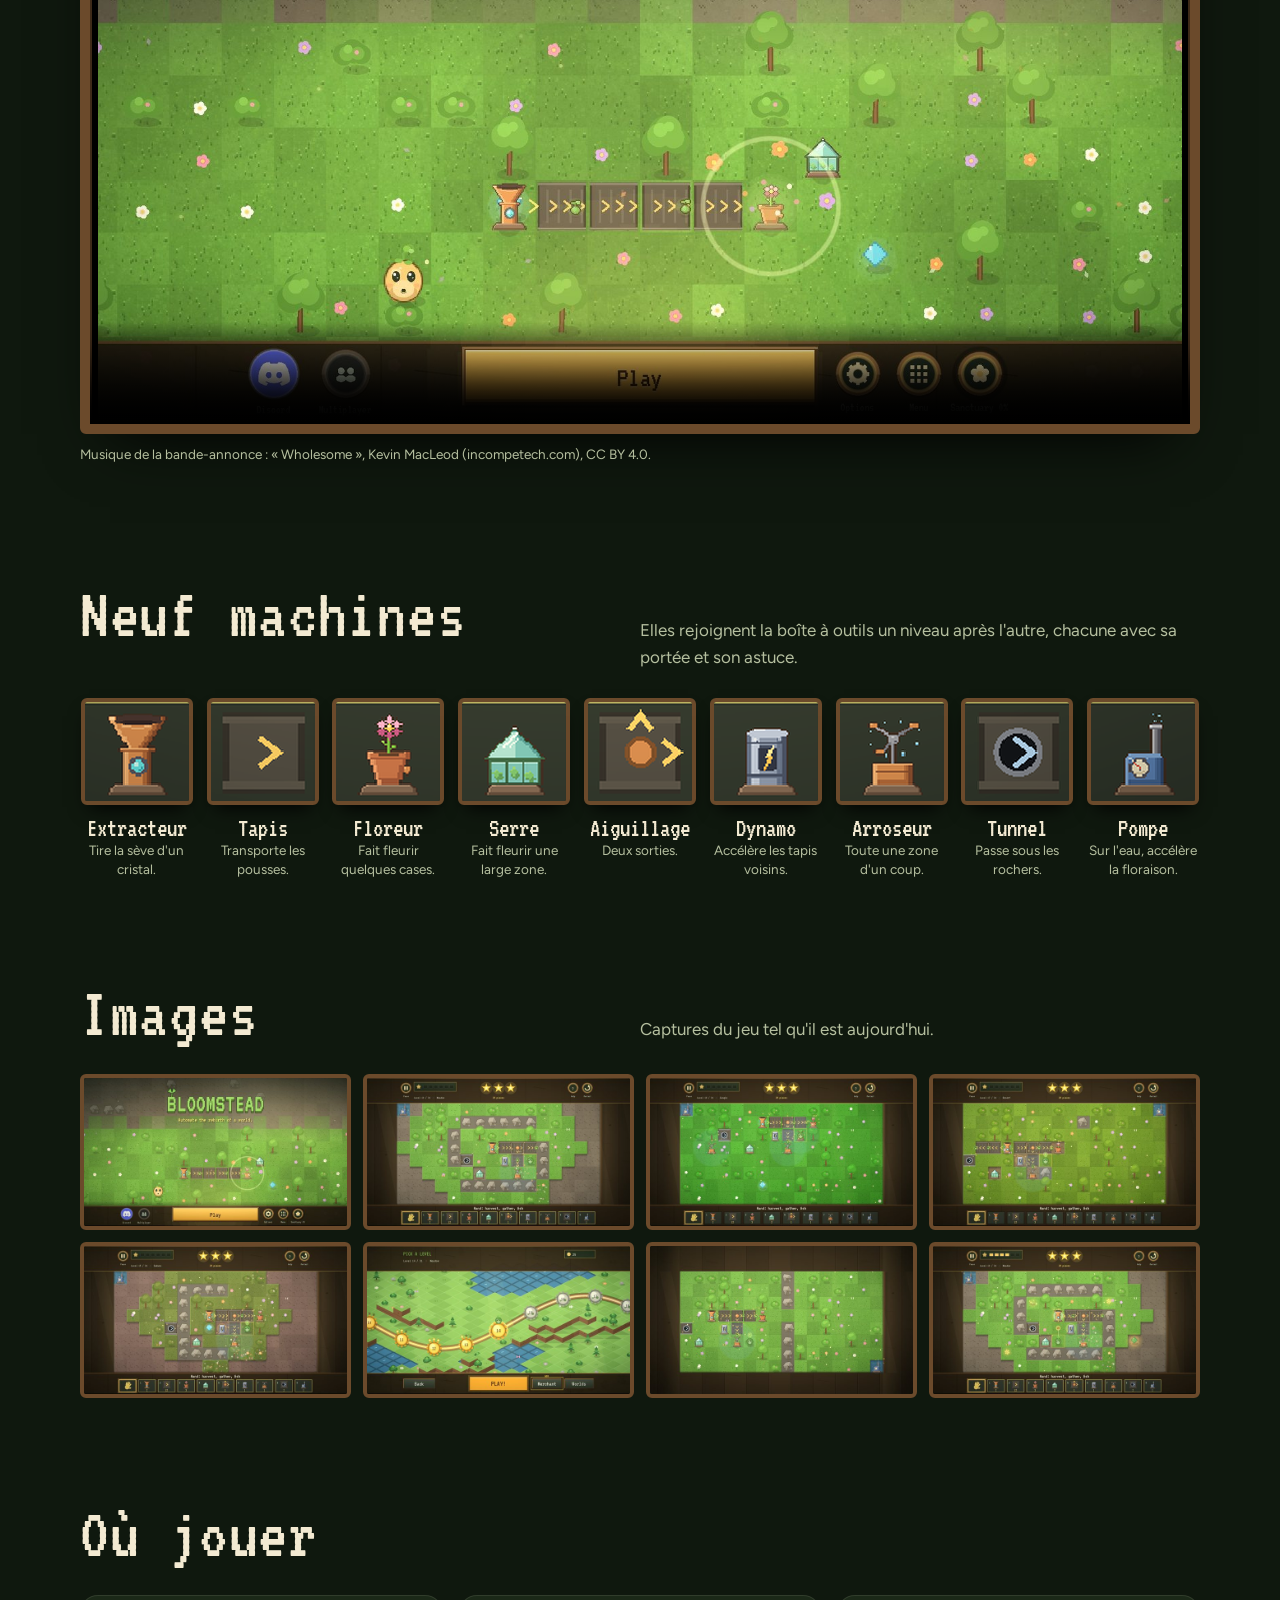
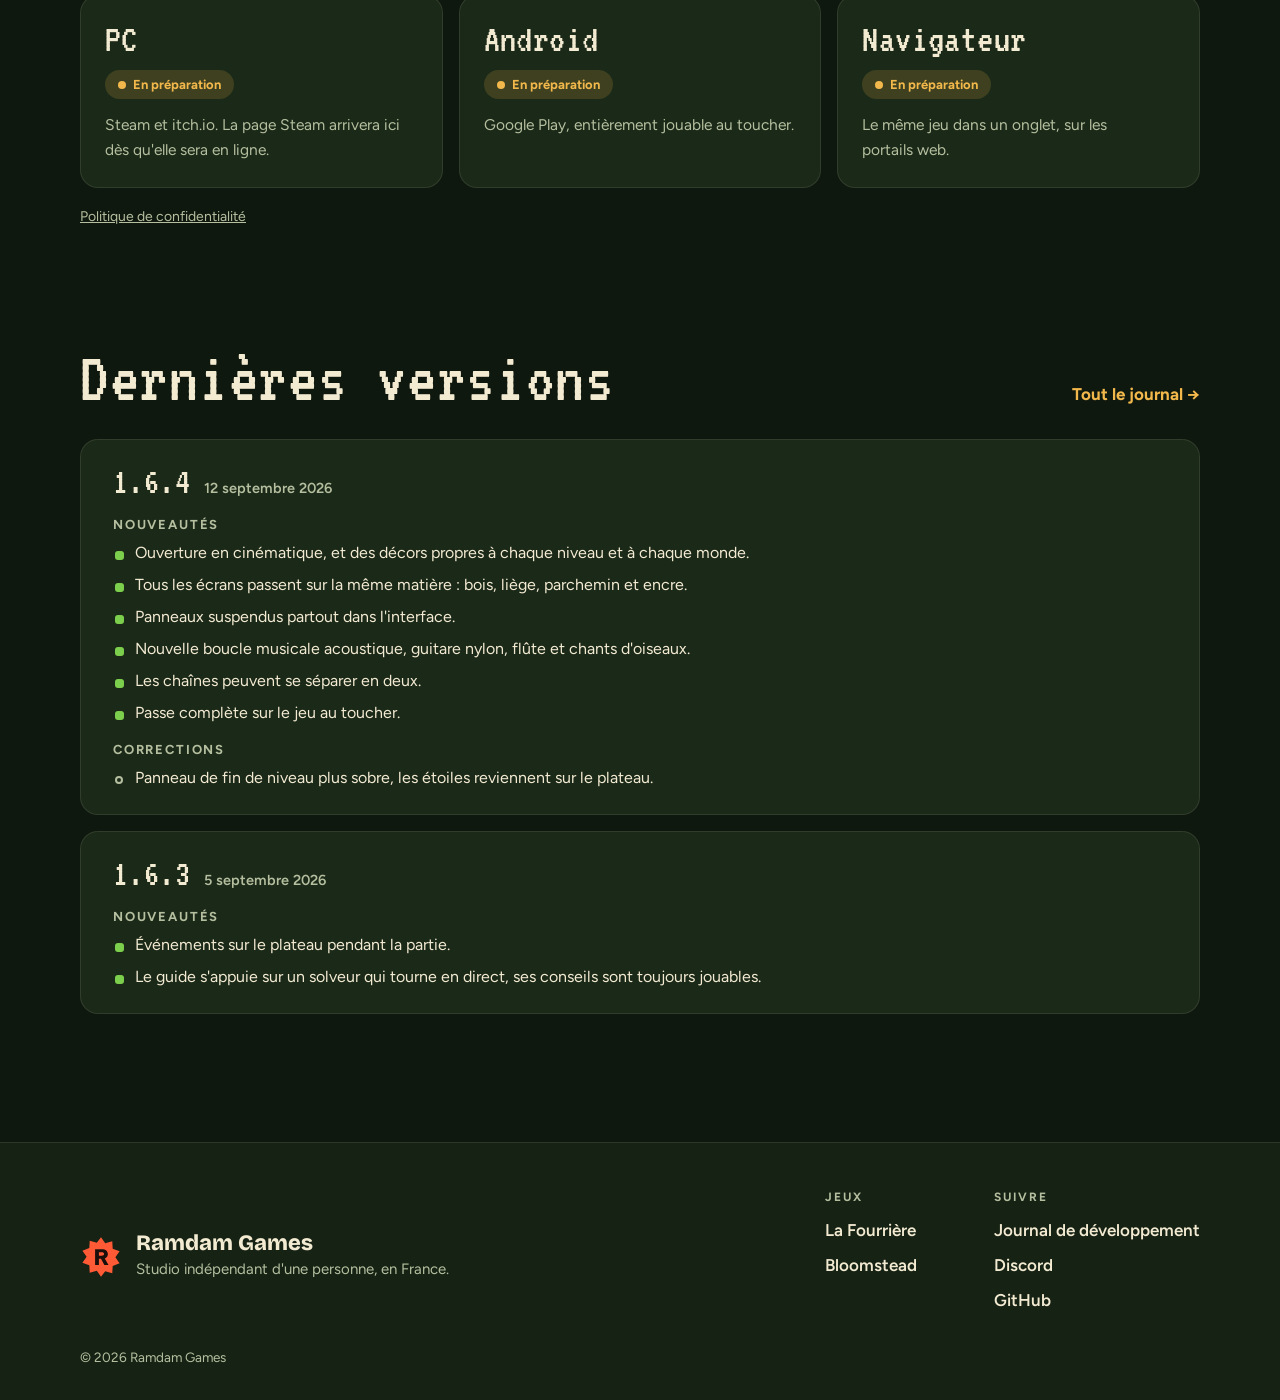
==== commit 4d1db5d4: "Bloomstead page moved to /bloomstead/, old /bloomstead-privacy/ links redirect there" ====
--- a/docs/jeux/bloomstead/index.html
+++ b/docs/jeux/bloomstead/index.html
@@ -61,7 +61,7 @@
     </div></section>
 <section class="wrap block" id="bande-annonce">
   <div class="block-head"><h2>Bande-annonce</h2></div>
-  <div class="trailer"><video controls preload="none" playsinline poster="../../assets/img/bloomstead/accueil.jpg"><source src="https://ramdam-games.github.io/bloomstead-privacy/media/bloomstead_trailer.mp4" type="video/mp4"></video></div>
+  <div class="trailer"><video controls preload="none" playsinline poster="../../assets/img/bloomstead/accueil.jpg"><source src="https://ramdam-games.github.io/bloomstead/media/bloomstead_trailer.mp4" type="video/mp4"></video></div>
   <p class="credit">Musique de la bande-annonce : « Wholesome », Kevin MacLeod (incompetech.com), CC BY 4.0.</p>
 </section><section class="wrap block">
   <div class="block-head"><h2>Neuf machines</h2><p>Elles rejoignent la boîte à outils un niveau après l'autre, chacune avec sa portée et son astuce.</p></div>
@@ -75,7 +75,7 @@
 <section class="wrap block">
   <div class="block-head"><h2>Où jouer</h2></div>
   <div class="doors"><div class="door"><h3>PC</h3><span class="status status-soon">En préparation</span><p>Steam et itch.io. La page Steam arrivera ici dès qu&#x27;elle sera en ligne.</p></div><div class="door"><h3>Android</h3><span class="status status-soon">En préparation</span><p>Google Play, entièrement jouable au toucher.</p></div><div class="door"><h3>Navigateur</h3><span class="status status-soon">En préparation</span><p>Le même jeu dans un onglet, sur les portails web.</p></div></div>
-  <p class="small-links"><a href="https://ramdam-games.github.io/bloomstead-privacy/privacy.html">Politique de confidentialité</a></p>
+  <p class="small-links"><a href="https://ramdam-games.github.io/bloomstead/privacy.html">Politique de confidentialité</a></p>
 </section>
 
 <section class="wrap block">
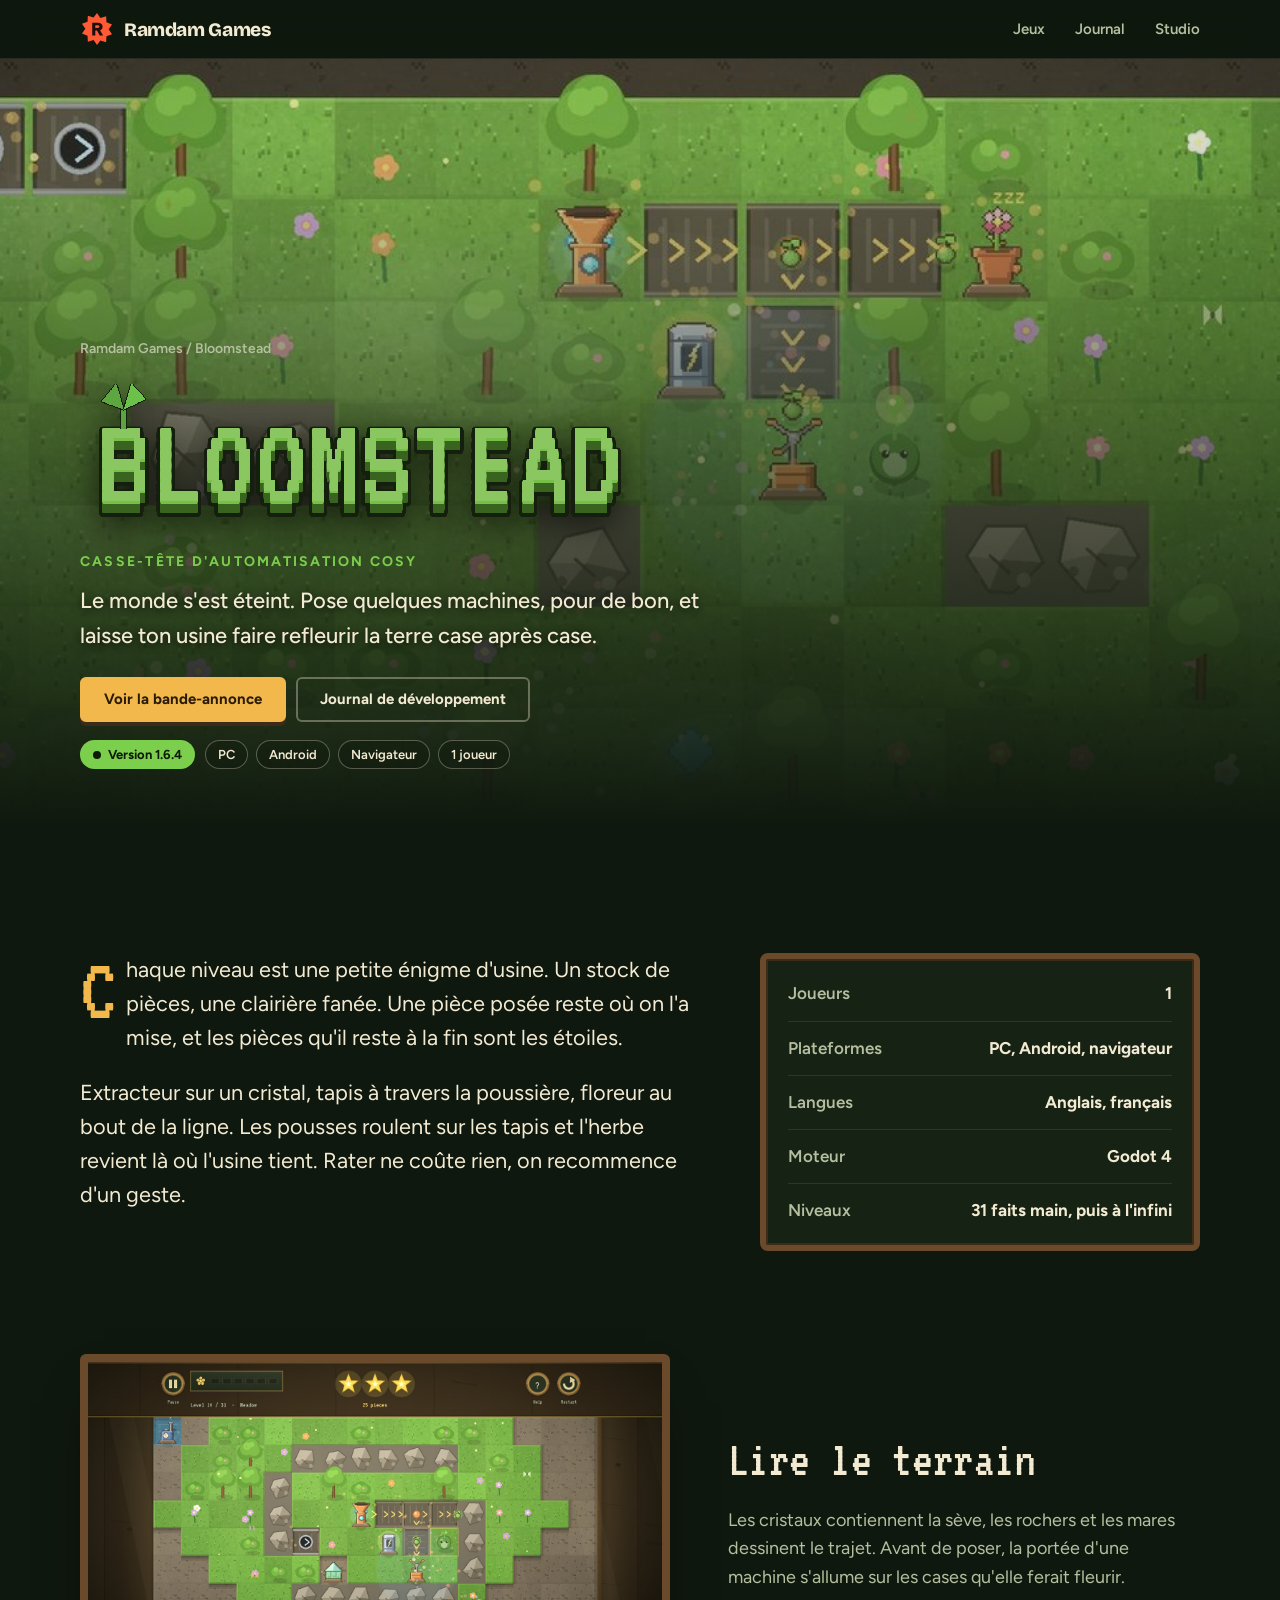
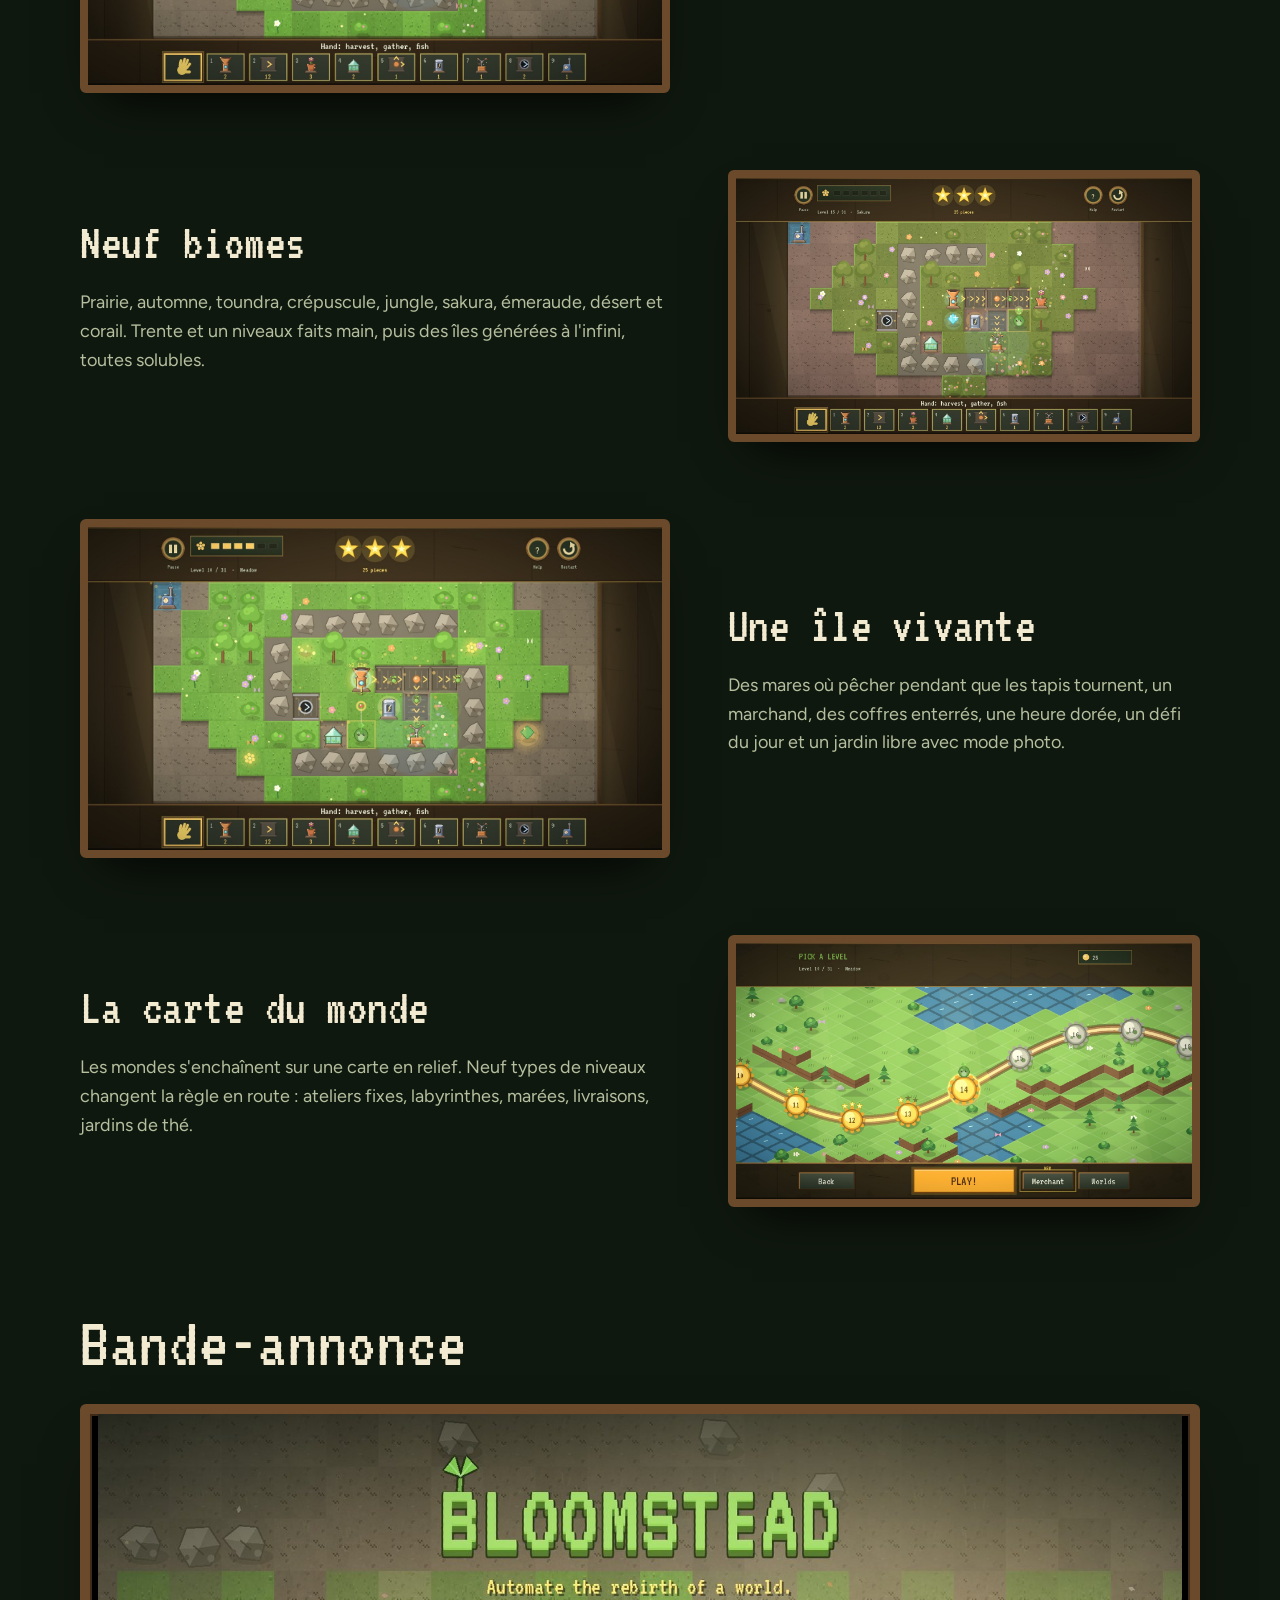
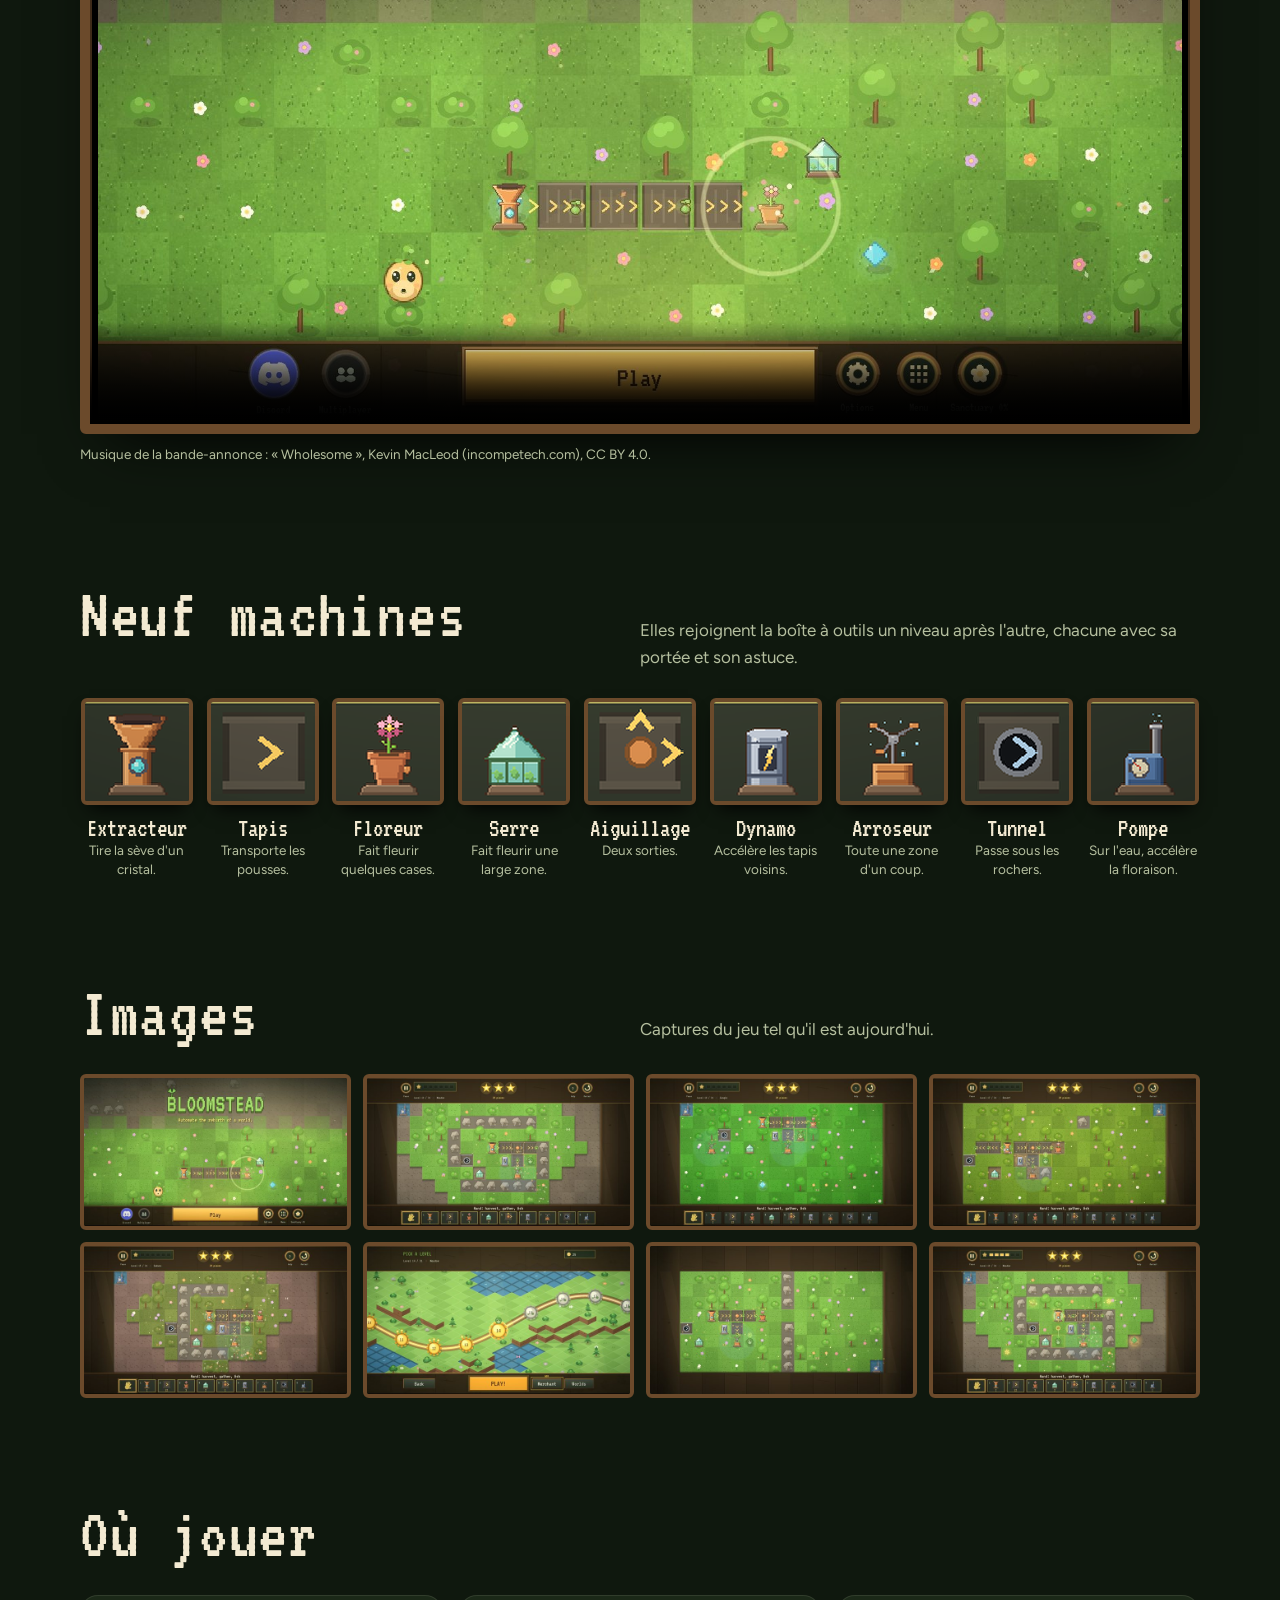
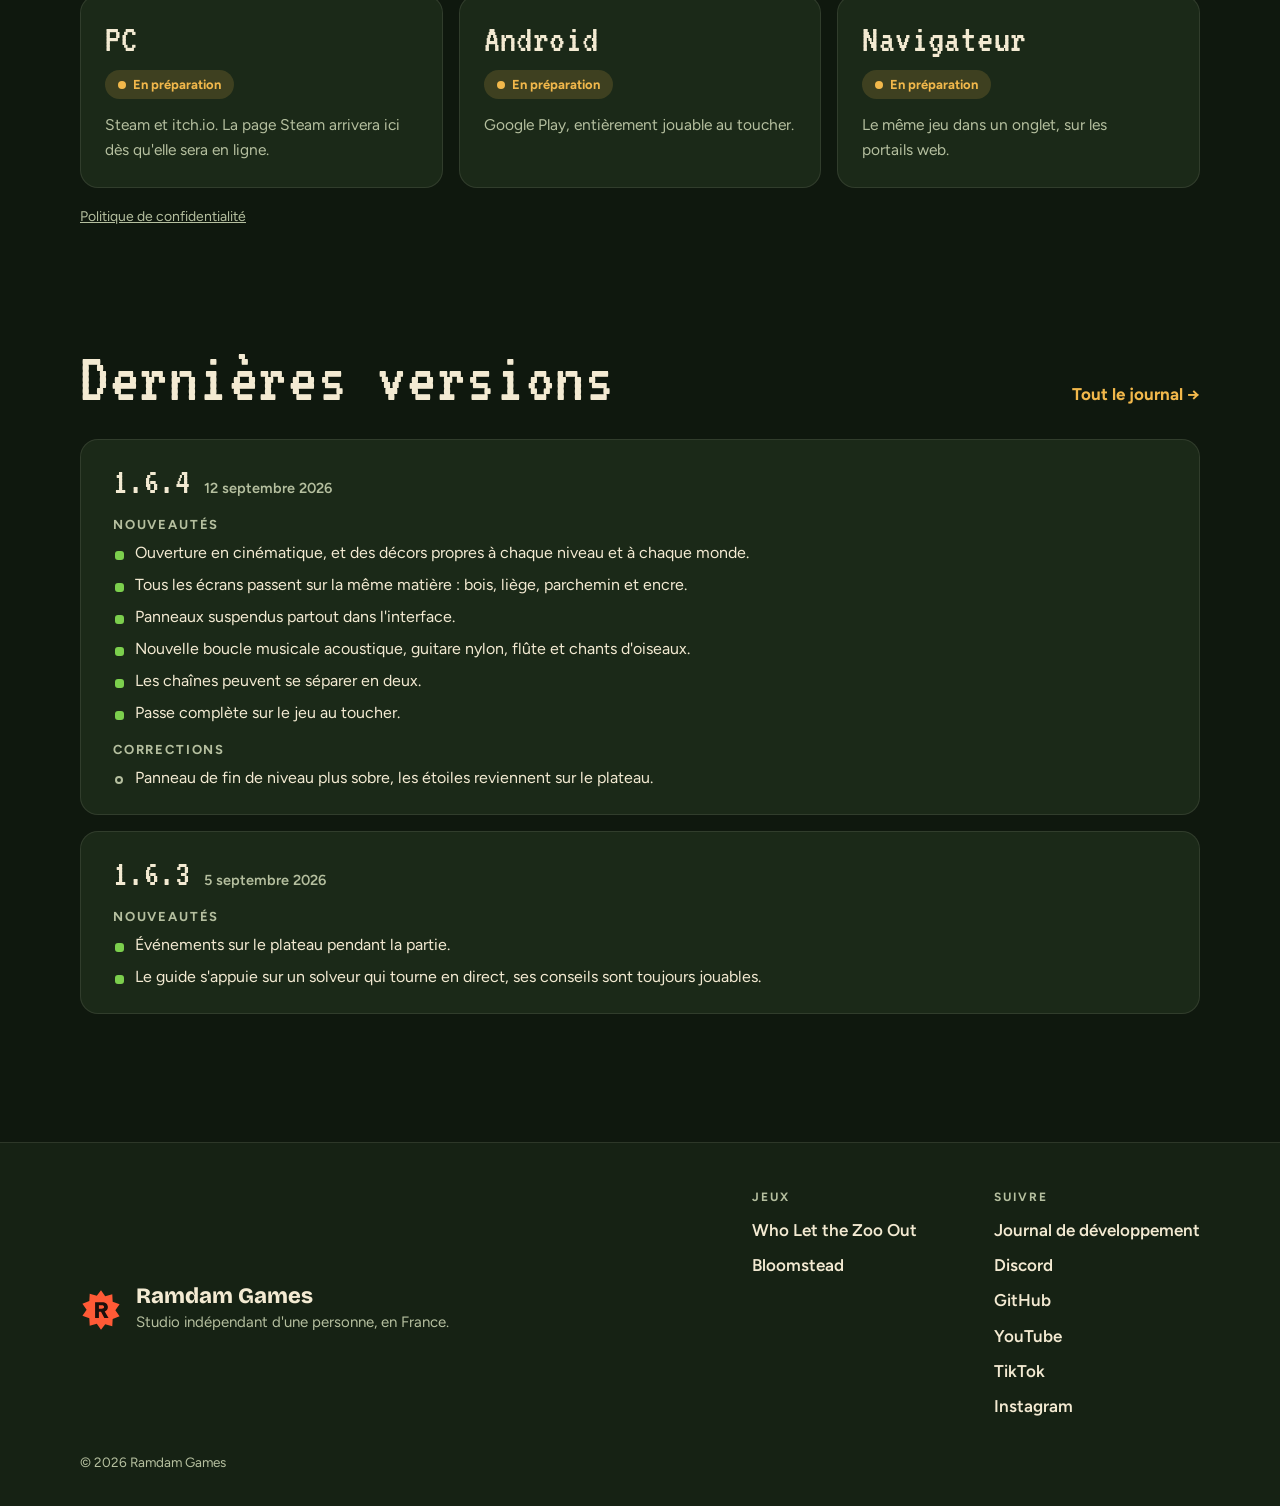
==== commit 0c30154b: "feat: the game is now Who Let the Zoo Out, four colleagues, social links The game page moves to /jeu" ====
--- a/docs/jeux/bloomstead/index.html
+++ b/docs/jeux/bloomstead/index.html
@@ -8,14 +8,21 @@
 <meta property="og:title" content="Bloomstead | Ramdam Games">
 <meta property="og:description" content="Le monde s&#x27;est éteint. Pose quelques machines, pour de bon, et laisse ton usine faire refleurir la terre case après case.">
 <meta property="og:type" content="website">
+<meta property="og:site_name" content="Ramdam Games">
+<meta property="og:locale" content="fr_FR">
+<meta name="theme-color" content="#7ccf4d">
 <meta property="og:url" content="https://ramdam-games.github.io/jeux/bloomstead/">
-<meta property="og:image" content="https://ramdam-games.github.io/assets/img/bloomstead/hero.jpg">
+<meta property="og:image" content="https://ramdam-games.github.io/assets/og/bloomstead.jpg?v=664d4d9a">
+<meta property="og:image:width" content="1200">
+<meta property="og:image:height" content="630">
+<meta property="og:image:alt" content="Bloomstead | Ramdam Games">
+<meta name="twitter:image" content="https://ramdam-games.github.io/assets/og/bloomstead.jpg?v=664d4d9a">
 <meta name="twitter:card" content="summary_large_image">
 <link rel="icon" href="../../assets/favicon.svg" type="image/svg+xml">
 <link rel="preconnect" href="https://fonts.googleapis.com">
 <link rel="preconnect" href="https://fonts.gstatic.com" crossorigin>
 <link rel="stylesheet" href="https://fonts.googleapis.com/css2?family=Bricolage+Grotesque:opsz,wght@12..96,500;12..96,700;12..96,800&family=Figtree:wght@400;500;600;700&family=Zilla+Slab:wght@500;700&family=VT323&display=swap">
-<link rel="stylesheet" href="../../assets/site.css?v=8bd6343c">
+<link rel="stylesheet" href="../../assets/site.css?v=8e3ceaf0">
 </head>
 <body class="t-bloomstead ">
 <header class="nav">
@@ -93,8 +100,8 @@
   <div class="foot-in">
     <div class="foot-brand"><svg class="mark" width="42" height="42" viewBox="0 0 64 64" aria-hidden="true"><path d="M32 2l6.4 9.2 10.8-3.1.6 11.2 10.5 4-6.4 9.2 6.4 9.2-10.5 4-.6 11.2-10.8-3.1L32 62l-6.4-9.2-10.8 3.1-.6-11.2-10.5-4 6.4-9.2-6.4-9.2 10.5-4 .6-11.2 10.8 3.1z" fill="var(--brand)"/><path d="M23 44V20h10.5c5.6 0 9 3 9 7.6 0 3.3-1.8 5.6-4.8 6.6L43.5 44h-6.4l-5.1-9.2h-3.2V44zm5.8-14h4.2c2.4 0 3.7-1 3.7-2.6 0-1.7-1.3-2.6-3.7-2.6h-4.2z" fill="var(--brand-ink)"/></svg><div><strong>Ramdam Games</strong><span>Studio indépendant d&#x27;une personne, en France.</span></div></div>
     <div class="foot-cols">
-      <div><h4>Jeux</h4><a href="../../jeux/la-fourriere/index.html">La Fourrière</a><a href="../../jeux/bloomstead/index.html">Bloomstead</a></div>
-      <div><h4>Suivre</h4><a href="../../journal.html">Journal de développement</a><a href="https://discord.gg/k4crjTtuuf">Discord</a><a href="https://github.com/ramdam-games">GitHub</a></div>
+      <div><h4>Jeux</h4><a href="../../jeux/who-let-the-zoo-out/index.html">Who Let the Zoo Out</a><a href="../../jeux/bloomstead/index.html">Bloomstead</a></div>
+      <div><h4>Suivre</h4><a href="../../journal.html">Journal de développement</a><a href="https://discord.gg/k4crjTtuuf">Discord</a><a href="https://github.com/ramdam-games">GitHub</a><a href="https://www.youtube.com/@RamdamGames">YouTube</a><a href="https://www.tiktok.com/@ramdamgames">TikTok</a><a href="https://www.instagram.com/ramdamgames/">Instagram</a></div>
     </div>
   </div>
   <p class="foot-note">© 2026 Ramdam Games</p>
--- a/docs/assets/site.css
+++ b/docs/assets/site.css
@@ -172,7 +172,7 @@
 
 /* game titles */
 .title-sign {
-  display: inline-flex; flex-direction: column; align-items: flex-start;
+  display: inline-flex; flex-direction: column; align-items: center; justify-self: start;
   font-family: "Zilla Slab", serif; font-weight: 700;
   font-size: clamp(46px, 6.4vw, 92px); line-height: .9; text-transform: uppercase;
   color: #fff6df;
@@ -254,7 +254,7 @@
 .t-fourriere .feature:nth-child(even) figure { transform: rotate(.8deg); }
 .t-bloomstead .feature figure { border: 8px solid var(--wood); border-radius: 6px; box-shadow: inset 0 0 0 2px var(--wood-dk), 0 24px 50px -24px #000; }
 
-/* cast (Fourrière) */
+/* cast (Who Let the Zoo Out) */
 .cast-band { margin-top: clamp(56px, 8vw, 104px); background: var(--navy); color: #fff6df; padding-bottom: clamp(56px, 8vw, 96px); --muted: #c9d3ee; --ink: #fff6df; }
 .cast-band .block-head h2 { color: #fff6df; }
 
